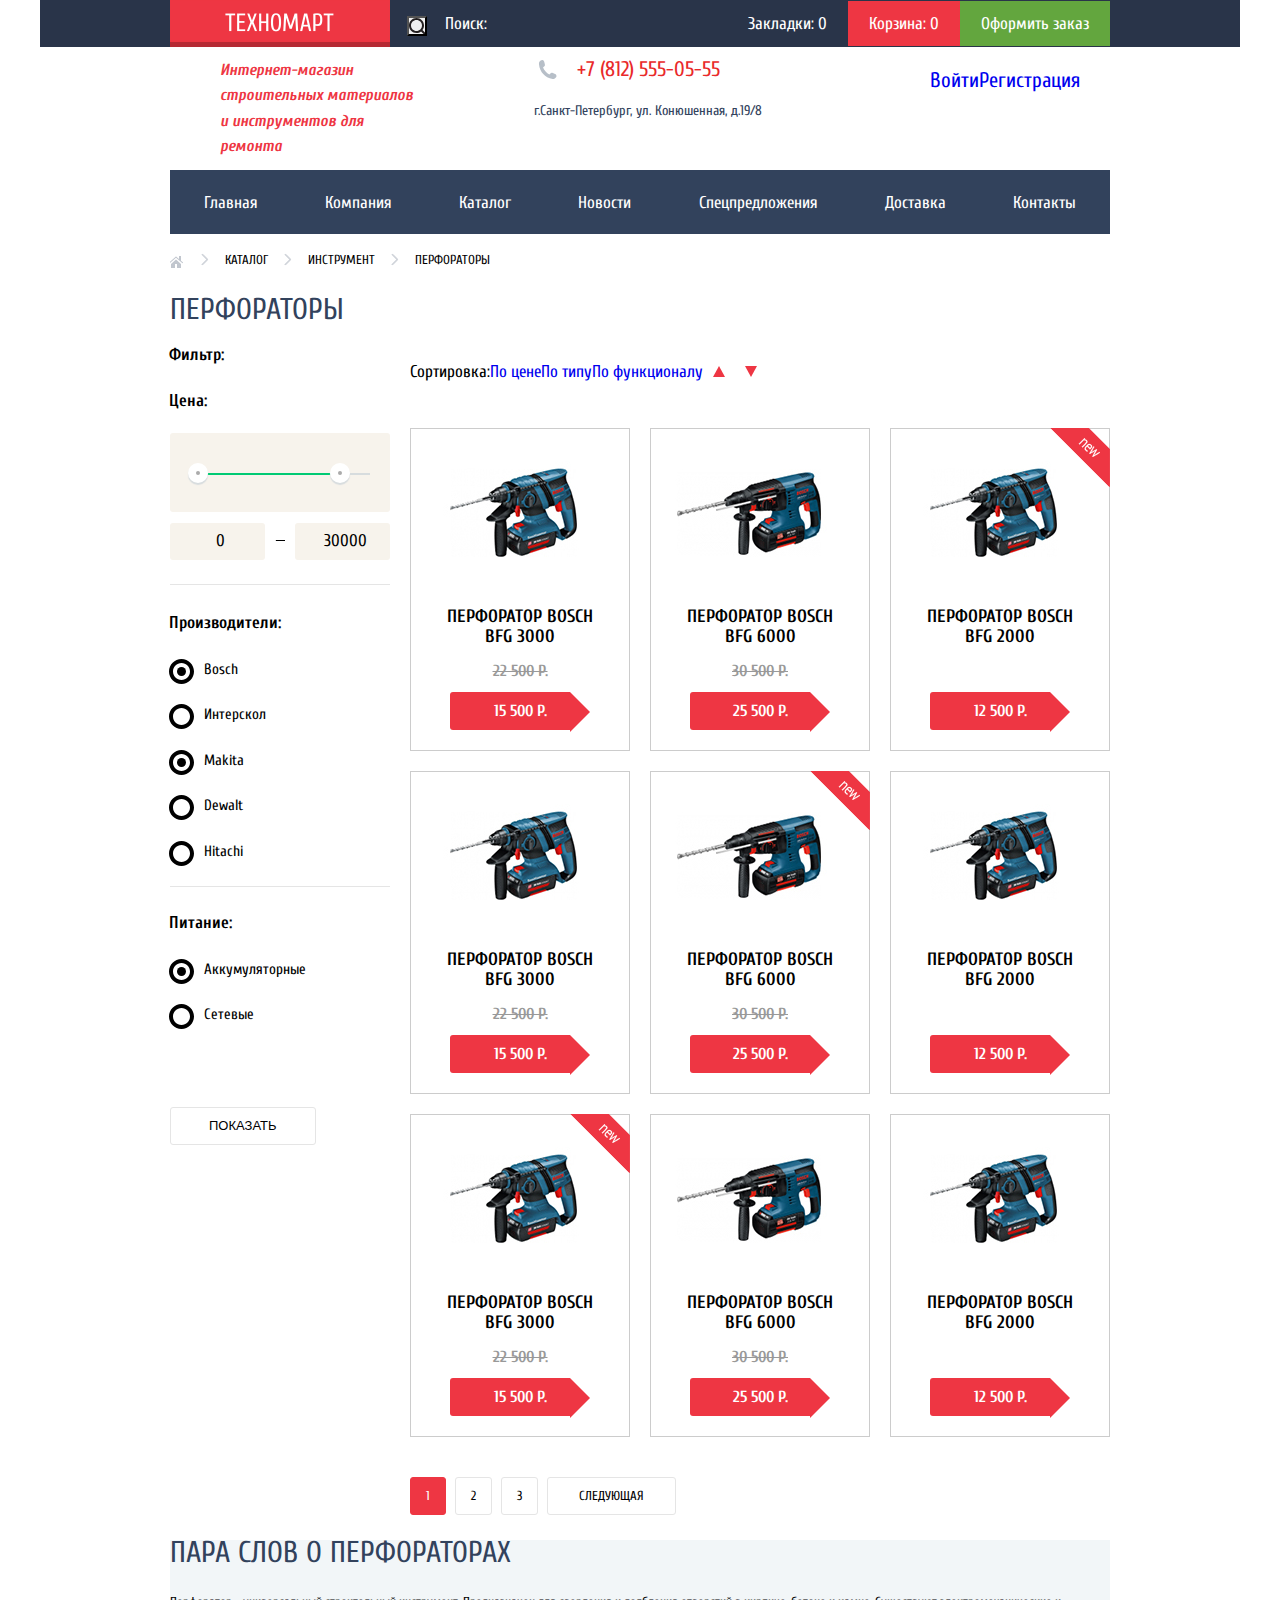
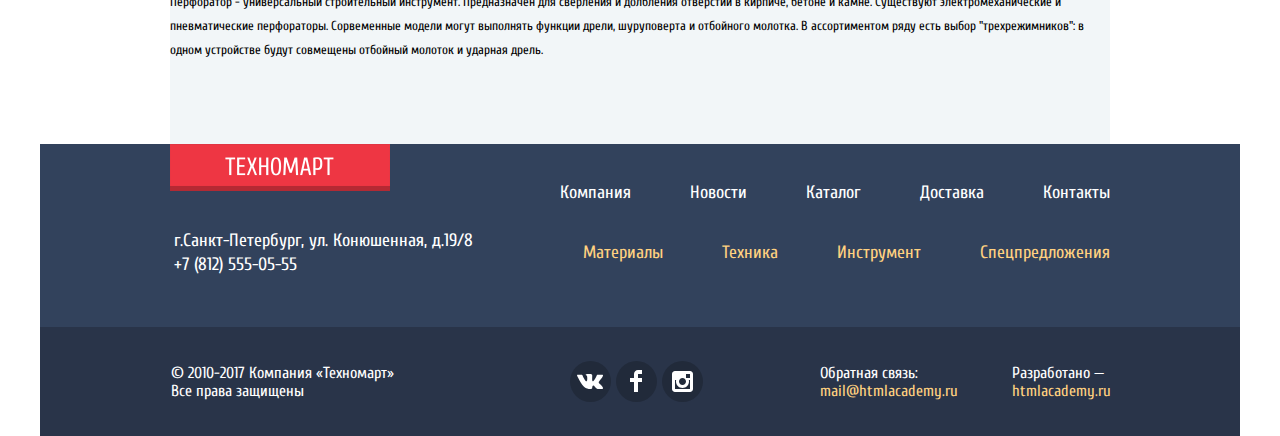
==== catalog.html @ dd0c2e56 "Модальные окна" ====
<!DOCTYPE html>
<html lang="ru">
<head>
  <meta charset="utf-8">
  <title>HTML Academy: Техномарт</title>
  <link href="https://fonts.googleapis.com/css?family=Cuprum:400,400i,700,700&amp;PT+Sans&display=swap&subset=cyrillic" rel="stylesheet">
  <link rel="stylesheet" href="css/normalize.css">
  <link rel="stylesheet" href="css/style.css">
</head>
<body>
  <header>
    <!-- 1. Верхнее меню -->
    <div class="header-top-wrapper">
      <nav class="header-navigation-up container">
        <a  class="logo" href="index.html">
          <img src="img/logo.png" width="220" height="47" alt="Логотип сайта «Техномарт»">
        </a>
        <form class="header-search" action="#" method="get">
          <input class="search-field" type="text" name="header-search" placeholder="Поиск:">
          <button class="search-submit" type="submit"></button>
        </form>
        <a class="bookmarks" href="#">Закладки: 0</a>
        <a class="cart-catalog" href="#">Корзина: 0</a>
        <a class="booking" href="#">Оформить заказ</a>
      </nav>
    </div>
    <!-- 2. Строчка с формой входа -->
    <div class="header-content container">
      <h1 class="header-info-title">Интернет-магазин строительных материалов и инструментов для ремонта</h1>
      <div class="header-text">
        <span class="tel">+7 (812) 555-05-55</span>
        <p>г.Санкт-Петербург, ул. Конюшенная, д.19/8</p>
      </div>
      <ul class="header-user">
        <li class="user-sign-up"><a href="#">Войти</a></li>
        <li class="user-register"><a href="#">Регистрация</a></li>
      </ul>
    </div>
    <!-- 3. Основная навигация -->
    <nav class="header-navigation-down container">
      <a class="header-navigation-first" href="index.html">Главная</a>
      <a href="#">Компания</a>
      <a href="catalog.html">Каталог</a>
      <a href="#">Новости</a>
      <a href="#">Спецпредложения</a>
      <a href="#">Доставка</a>
      <a href="#">Контакты</a>
    </nav>
  </header>

  <main class="main-content container">
    <ul class="breadcrumbs">
      <li>
        <a class="homelink" href="index.html">
          <span class="visually-hidden">На главную</span>
        </a>
      </li>
      <li>
        <a class="breadlink" href="index.html">Каталог</a>
      </li>
      <li>
        <a class="breadlink" href="#">Инструмент</a>
      </li>
      <li>
        <a class="breadlink" href="#">Перфораторы</a>
      </li>
    </ul>
    <h1 class="title">Перфораторы</h1>
    <div class="columns-catalog">

      <section class="filters">
        <h3 class="visually-hidden">Фильтр:</h3>
        <form class="filter-form" action="#" method="get">
          <p class="filter-title">Фильтр:</p>
          <fieldset class="filter filter-range">
            <legend class="filter-title price-legend">Цена:</legend>
            <div class="price-controls">
              <div class="range-controls">
                <div class="scale"></div>
                <div class="range-toggle range-toggle-min"></div>
                <div class="range-toggle range-toggle-max"></div>
              </div>
            </div>
            <label class="price-catalog">
              <input class="range-input" type="number" name="price-min" value="0" size="5">
            </label>
            <label>
              <input class="range-input range-input-max" type="number" name="range-max" value="30000" size="5">
            </label>
          </fieldset>
          <fieldset class="filter filter-manufacturers">
            <legend class="filter-title">Производители:</legend>
            <ul class="filter-list">
              <li class="filter-option filter-option-checkbox">
                <input class="visually-hidden" type="checkbox" name="filter-bosch" id="bosch" checked>
                <label for="bosch">Bosch</label>
              </li>
              <li class="filter-option filter-option-checkbox">
                <input class="visually-hidden" type="checkbox" name="filter-interskol" id="interskol">
                <label for="interskol">Интерскол</label>
              </li>
              <li class="filter-option filter-option-checkbox">
                <input class="visually-hidden" type="checkbox" name="filter-makita" id="makita" checked>
                <label for="makita">Makita</label>
              </li>
              <li class="filter-option filter-option-checkbox">
                <input class="visually-hidden" type="checkbox" name="filter-dewalt" id="dewalt">
                <label for="dewalt">Dewalt</label>
              </li>
              <li class="filter-option filter-option-checkbox">
                <input class="visually-hidden" type="checkbox" name="filter-hitachi" id="hitachi">
                <label for="hitachi">Hitachi</label>
              </li>
            </ul>
          </fieldset>
          <fieldset class="filter filter-power">
            <legend class="filter-title">Питание:</legend>
            <ul class="filter-list">
              <li class="filter-option">
                <input class="visually-hidden" type="radio" name="power-battery" id="accumulator" checked>
                <label for="accumulator">Аккумуляторные</label>
              </li>
              <li class="filter-option">
                <input class="visually-hidden" type="radio" name="power-mains-supply" id="net">
                <label for="net">Сетевые</label>
              </li>
            </ul>
          </fieldset>
          <button class="button filter-button" type="submit">Показать</button>
        </form>
      </section>

      <section class="catalog">
        <div class="sorting">
          <p>Сортировка:</p>
          <ul class="sorting-list">
            <li>
              <a href="#">По цене</a>
            </li>
            <li>
              <a href="#">По типу</a>
            </li>
            <li>
              <a href="#">По функционалу</a>
            </li>
            <li>
              <a class="arrow arrow-up" href="#" aria-label=
              "Значок сортировки «вверх»"></a>
            </li>
            <li>
              <a class="arrow arrow-down" href="#" aria-label=
              "Значок сортировки «вниз»"></a>
            </li>
          </ul>
        </div>

        <h3 class="visually-hidden">Список перфораторов</h3>

        <ul class="catalog-items">

          <li class="catalog-item">
            <div class="actions">
              <a href="#" class="buy">Купить</a>
              <a href="#" class="bookmark">В закладки</a>
            </div>
            <div class="image">
              <img src="img/bfg-3000.jpg" width="218" height="170" alt="Перфоратор BOSCH BFG 3000">
            </div>
            <div class="title">Перфоратор BOSCH BFG 3000</div>
            <div class="discount">22 500 Р.</div>
            <div class="price">15 500 Р.</div>
          </li>

          <li class="catalog-item">
            <div class="actions">
              <a href="#" class="buy">Купить</a>
              <a href="#" class="bookmark">В закладки</a>
            </div>
            <div class="image">
              <img src="img/bfg-6000.jpg" width="218" height="170" alt="Перфоратор BOSCH BFG 6000">
            </div>
            <div class="title">Перфоратор BOSCH BFG 6000</div>
            <div class="discount">30 500 Р.</div>
            <div class="price">25 500 Р.</div>
          </li>

          <li class="catalog-item">
            <div class="flag flag-new">новинка</div>
            <div class="actions">
              <a href="#" class="buy">Купить</a>
              <a href="#" class="bookmark">В закладки</a>
            </div>
            <div class="image">
              <img src="img/bfg-2000.jpg" width="218" height="170" alt="Перфоратор BOSCH BFG 2000">
            </div>
            <div class="title">Перфоратор BOSCH BFG 2000</div>
            <div class="discount"></div>
            <div class="price">12 500 Р.</div>
          </li>

          <li class="catalog-item">
            <div class="actions">
              <a href="#" class="buy">Купить</a>
              <a href="#" class="bookmark">В закладки</a>
            </div>
            <div class="image">
              <img src="img/bfg-3000.jpg" width="218" height="170" alt="Перфоратор BOSCH BFG 3000">
            </div>
            <div class="title">Перфоратор BOSCH BFG 3000</div>
            <div class="discount">22 500 Р.</div>
            <div class="price">15 500 Р.</div>
          </li>

          <li class="catalog-item">
            <div class="flag flag-new">новинка</div>
            <div class="actions">
              <a href="#" class="buy">Купить</a>
              <a href="#" class="bookmark">В закладки</a>
            </div>
            <div class="image">
              <img src="img/bfg-6000.jpg" width="218" height="170" alt="Перфоратор BOSCH BFG 6000">
            </div>
            <div class="title">Перфоратор BOSCH BFG 6000</div>
            <div class="discount">30 500 Р.</div>
            <div class="price">25 500 Р.</div>
          </li>

          <li class="catalog-item">
            <div class="actions">
              <a href="#" class="buy">Купить</a>
              <a href="#" class="bookmark">В закладки</a>
            </div>
            <div class="image">
              <img src="img/bfg-2000.jpg" width="218" height="170" alt="Перфоратор BOSCH BFG 2000">
            </div>
            <div class="title">Перфоратор BOSCH BFG 2000</div>
            <div class="discount"></div>
            <div class="price">12 500 Р.</div>
          </li>

          <li class="catalog-item">
            <div class="flag flag-new">новинка</div>
            <div class="actions">
              <a href="#" class="buy">Купить</a>
              <a href="#" class="bookmark">В закладки</a>
            </div>
            <div class="image">
              <img src="img/bfg-3000.jpg" width="218" height="170" alt="Перфоратор BOSCH BFG 3000">
            </div>
            <div class="title">Перфоратор BOSCH BFG 3000</div>
            <div class="discount">22 500 Р.</div>
            <div class="price">15 500 Р.</div>
          </li>

          <li class="catalog-item">
            <div class="actions">
              <a href="#" class="buy">Купить</a>
              <a href="#" class="bookmark">В закладки</a>
            </div>
            <div class="image">
              <img src="img/bfg-6000.jpg" width="218" height="170" alt="Перфоратор BOSCH BFG 6000">
            </div>
            <div class="title">Перфоратор BOSCH BFG 6000</div>
            <div class="discount">30 500 Р.</div>
            <div class="price">25 500 Р.</div>
          </li>

          <li class="catalog-item">
            <div class="actions">
              <a href="#" class="buy">Купить</a>
              <a href="#" class="bookmark">В закладки</a>
            </div>
            <div class="image">
              <img src="img/bfg-2000.jpg" width="218" height="170" alt="Перфоратор BOSCH BFG 2000">
            </div>
            <div class="title">Перфоратор BOSCH BFG 2000</div>
            <div class="discount"></div>
            <div class="price">12 500 Р.</div>
          </li>
        </ul>

        <ul class="pagination-list">
          <li><a class="active-page" href="#">1</a></li>
          <li><a href="#">2</a></li>
          <li><a href="#">3</a></li>
          <li><a class="paginator-next-page" href="#">Следующая</a></li>
        </ul>
      </section>

    </div>


    <section class="about-product">
      <div class="container">
        <h2 class="title">Пара слов о перфораторах</h2>
        <p class="page-text">Перфоратор - универсальный строительный инструмент. Предназначен для сверления и долбления отверстий в кирпиче, бетоне и камне. Существуют электромеханические и пневматические перфораторы. Сорвеменные модели могут выполнять функции дрели, шуруповерта и отбойного молотка. В ассортиментом ряду есть выбор "трехрежимников": в одном устройстве будут совмещены отбойный молоток и ударная дрель.</p>
      </div>
    </section>
  </main>

  <!-- 9. Меню подвала -->
  <footer>
    <div class="footer-top-wrapper">
      <section class="footer-menu">
        <h2 class="visually-hidden">Контакты и меню сайта</h2>
        <div class="footer-container container">
          <div class="footer-contacts">
            <a  class="footer-logo" href="index.html">
              <img src="img/logo.png" width="220" height="47" alt="Логотип сайта «Техномарт»">
            </a>
            <p>
              г.Санкт-Петербург, ул. Конюшенная, д.19/8<br>
              +7 (812) 555-05-55
            </p>
          </div>
          <nav class="footer-menu-container">
            <ul class="footer-list footer-menu-list">
              <li>
                <a href="#">Компания</a>
              </li>
              <li>
                <a href="#">Новости</a>
              </li>
              <li>
                <a href="catalog.html">Каталог</a>
              </li>
              <li>
                <a href="#">Доставка</a>
              </li>
              <li>
                <a href="#">Контакты</a>
              </li>
            </ul>

            <ul class="footer-list footer-products-list">
              <li>
                <a href="#">Материалы</a>
              </li>
              <li>
                <a href="#">Техника</a>
              </li>
              <li>
                <a href="#">Инструмент</a>
              </li>
              <li>
                <a href="#">Спецпредложения</a>
              </li>
            </ul>
          </nav>
        </div>
      </section>
      <!-- 10. Конец подвала -->
      <section class="footer-social">
        <h2 class="visually-hidden">Мы в социальных сетях</h2>
        <div class="social-wrapper container">
          <p class="social-copyright social-text">© 2010-2017 Компания «Техномарт»
            Все права защищены
          </p>
          <ul class="social-link-list">
            <li>
              <a class="social-link social-vk" href="#">
                <span class="visually-hidden">Vkontakte</span>
              </a>
            </li>
            <li>
              <a class="social-link social-fb" href="#">
                <span class="visually-hidden">Facebook</span>
              </a>
            </li>
            <li>
              <a class="social-link social-insta" href="#">
                <span class="visually-hidden">Instagram</span>
              </a>
            </li>
          </ul>
          <div class="social-feedback feedback-first-col">
            <p class="social-text">Обратная связь:<br>
              <a class="social-text social-feedback-link" href="mailto:mail@htmlacademy.ru" aria-label="ссылка на email htmlacademy.ru">mail@htmlacademy.ru</a></p>
            </div>
            <div class="social-feedback">
              <p class="social-text">Разработано —<br>
                <a class="social-text social-feedback-link" href="https://htmlacademy.ru/intensive/htmlcss" aria-label="ссылка на сайт htmlacademy.ru">htmlacademy.ru</a></p>
              </div>
            </div>
          </section>
        </div>
      </footer>

      <!-- pop-up -->
      <section class="modal-order">
        <div class="modal-fieldset">
          <button class="modal-close close-btn" type="button">
            <span class="visually-hidden">Закрыть форму форму заказа</span>
          </button>
          <h2>Товар добавлен в корзину!</h2>
        </div>
        <div class="modal-button-container order-btn-container">
          <input class="button-link order-btn" type="submit" value="Оформить заказ">
          <button class="order-btn continue-btn close-btn" type="button">Продолжить покупки</button>
        </div>
      </section>

      <!-- Здесь будет javascript -->
    </body>
    </html>
---- css/style.css ----
body {
  margin: 0;

  font-family: Cuprum, "PT Sans", sans-serif;
  font-size: 17px;
  line-height: 1.5em;
  font-weight: 400;
  color: #000000;

  background-color: #ffffff;
}

.visually-hidden {
  position: absolute;
  width: 1px;
  height: 1px;
  margin: -1px;
  border: 0;
  padding: 0;
  clip: rect(0 0 0 0);
  overflow: hidden;
}

.header-user-list,
.features-item,
.product-list,
.brands-list,
.footer-navigation,
.footer-social,
.header-user,
.about-list,
.breadcrumbs,
.sorting-list,
.perforators-list,
.pagination-list,
.catalog-items,
.filter-list {
  list-style: none;
  padding-left: 0;
}

a {
  text-decoration: none;
}

h2 {
  text-transform: uppercase;
}

.button {
  font: inherit;

  text-align: center;
  color: #ffffff;
  vertical-align: middle;
  text-transform: uppercase;

  background-color: #ee3643;
  border: none;
}

.button:hover,
.button:focus,
.button:active {
  background-color: #cc3333;
}

.title {
  vertical-align: middle;
  font-size: 30px;
  font-weight: 400;
  color: #32425c;
  text-transform: uppercase;
}

.page-text {
  font-size: 13px;
  line-height: 24px;
  font-family: Cuprum, "PT Sans", sans-serif;
}

.container {
  width: 940px;
  margin: 0 auto;
}


/* Разметка header */

  .header {

    margin: 0 auto;
    padding: 0;
    padding-bottom: 60px;

    background-color: #f3f7f9;
  }


  .header-navigation-up a:hover,
  .header-navigation-up a:focus,
  .header-navigation-down a:hover,
  .header-navigation-down a:focus {
    background-color: #212a3a;
  }

/* Верхняя часть header */
  .header-top-wrapper,
  .footer-top-wrapper {
    width: 1200px;
    margin: 0 auto;
    padding: 0;

    background-color: #293449;
  }
  .logo {
    padding-right: 21px;
    width: 199px;
    height: 47px;
    box-shadow: inset 0px -5px 0 0 rgba(0, 0, 0, 0.24);
    background-color: #ee3643;
  }

  .header-navigation-up {
    display: flex;
    justify-content: space-between;

    font-size: 17px;
    align-items: center;
    color: #ffffff;

    background-color: #293449;
  }

  .header-search {
    flex-grow: 1;
    position: relative;
  }


  .search-field {
    font-size: 17px;
    color: #ffffff;
    padding-left: 55px;

    background-color: #293449;
    border: none;
  }

  .search-field::-webkit-input-placeholder {
    color: #ffffff;
    background: #293449;
  }

  .search-field:-moz-placeholder {
    color: #ffffff;
    background: #293449;
  }

  .search-field:-ms-input-placeholder {
    color: #ffffff;
    background: #293449;
  }

  .search-field:focus ~ .search-submit {
  /* 12:36*/

  }

  .search-submit {
    position: absolute;
    left: 17px;
    top: 5px;
    width: 20px;
    height: 20px;

    background-image: url("../img/icon-search.svg");
    background-repeat: no-repeat;
  }

  .bookmarks {
    padding-right: 21px;
  }

  .cart {
    padding-right: 21px;
  }

  .cart-catalog {
    padding: 10px 21px;

    background-color: #ee3643;
  }

  .booking {
    padding: 10px 21px;

    background-color: #63a63e;
  }

  .header-top-wrapper .booking:hover {
    background-color: #5fbb2d;
  }

  .header-top-wrapper .booking:active {
    background-color: #518534;
  }

/* Центральная часть header */

  .header-content {
    display: flex;
    justify-content: space-between;

  }

  .header-info-title {
    margin-left: 50px;
    width: 196px;

    font-style: italic;
    font-size: 16px;
    color: #ee3643;
  }

  .header-text {
    margin: 0;
    margin-right: 50px;
    padding: 0;
  }

  .tel {
    display: inline-block;
    margin: 0;
    margin-bottom: 6px;
    padding: 9px 48px;

    font-size: 21px;
    line-height: 21px;
    align-items: center;

    background-image: url("../img/icon-phone.svg");
    background-repeat: no-repeat;
    background-position: 9px center;
    border: 3px solid #ffffff;
  }



  .header-content .tel {
    font-size: 21px;
    color: #e9292a;
  }

  .header-content p {
    margin: 0;
    padding: 0 7px;

    font-size: 14px;
    text-align: center;
    color: #32425c;
  }

  .header-user {
    display: flex;

    font-size: 21px;
    color: #000000;
  }

  .user-sign-up {
  }

  .user-register {
    margin-right: 30px;
  }

/* Нижняя часть header */

  .header-navigation-down {
    display: flex;
    justify-content: space-around;
    margin: 0 auto;

    font-size: 17px;
    color: #ffffff;

    background-color: #32425c;
  }

  .header-navigation-down a {
    padding: 20px 30px 18px 30px;
  }



  .header-navigation-up a,
  .header-navigation-down a {
    color: #ffffff;
  }

  .header-navigation-first {
  }

/* Разметка основного контента */



/* Плитка меню */


  .features-item {
    display: grid;
    grid-template-columns: auto auto auto;
    text-align: left;

  }

  .features-item-title {
    font-size: 24px;
  }

  .menu-item {
    width: 278px;
    height: 103px;
    margin-bottom: 20px;
    margin-right: 20px;
  }

  .menu-item h3 {

    margin: 0 0 14px;
    padding: 0;
    font-size: 24px;
    line-height: 30px;
    font-weight: 700;
    color: #fff;
  }

  .menu-item a {
    display: inline-block;
    width: 133px;
    padding: 10px 0 8px;
    font: inherit;
    font-size: 14px;
    line-height: 18px;
    text-align: center;
    vertical-align: center;
    text-transform: uppercase;
    font-weight: 400;
    color: #fff;
    background-color: rgba(0,0,0,.1);
    border-radius: 3px;
  }

  .materials {
    padding-top: 21px;
    padding-left: 22px;

    background-color: #ffbf47;
    background-image: url("../img/icon-1.svg");
    background-repeat: no-repeat;
    background-position: 213px 31px;
  }

  .tool {
    padding-top: 21px;
    padding-left: 22px;

    background-color: #3bbce3;
    background-image: url("../img/icon-2.svg");
    background-repeat: no-repeat;
    background-position: 213px 31px;
  }

  .technics {
    padding-top: 21px;
    padding-left: 22px;
    margin-right: 0;

    background-color: #dc91d8;
    background-image: url("../img/icon-3.svg");
    background-repeat: no-repeat;
    background-position: 213px 31px;
  }

  .features-item .discount {
    padding-top: 21px;
    padding-left: 22px;

    background-color: #8ed78f;
    background-image: url("../img/icon-4.svg");
    background-repeat: no-repeat;
    background-position: 213px 31px;
  }

  .delivery {
    padding-top: 21px;
    padding-left: 22px;

    background-color: #ffc047;
    background-image: url("../img/icon-5.svg");
    background-repeat: no-repeat;
    background-position: 213px 31px;
  }

/* Слайдер */

  .menu-slider {
    height: 266px;
    background-color: silver;
  }

  .slider {
    grid-column: 1/3;
    grid-row: 2/4;
    position: relative;

    margin-right: 20px;
    }

    .slider input[type="radio"] {
    position: absolute;
    top: 220px;
    left: 30px;
  }

  .slider .slider-btn-2 {
    left: 230px;
  }

  .slider-inner {
    width: 620px;

    overflow: hidden;
  }

  .slide {
    width: 620px;
    margin-bottom: 20px;
    min-height: 266px;
  }

  .slider-slides {
    display: flex;
    align-items: flex-end;
    width: 200%;
  }

  .slider-controls {
    position: absolute;
    top: 216px;
    left: 50%;
    z-index: 1;
    transform: translateX(-50%);
  }

  .slider-controls label {
    display: inline-block;
    width: 6px;
    height: 6px;
    margin: 0 4px;
    padding: 0;

    vertical-align: middle;
    background-color: #ffffff;
    border: 2px solid #ffffff;
    border-radius: 50%;
    cursor: pointer;
  }

  #btn-1:checked ~ .slider-controls label[for="btn-1"],
  #btn-2:checked ~ .slider-controls label[for="btn-2"] {
    background-color: #ee3643;
  }

  #btn-1:checked:focus ~ .slider-controls label[for="btn-1"],
  #btn-2:checked:focus ~ .slider-controls label[for="btn-2"] {
    outline: thin dotted;
    outline: 5px auto;
  }

  #btn-1:checked ~ .slider-inner .slider-slides {
    transform: translate(0);
  }

  #btn-2:checked ~ .slider-inner .slider-slides {
    transform: translateX(-620px);
  }

  .menu-slide-drill {
    background-image: url("../img/photo-1.jpg");
    background-repeat: no-repeat;
  }

  .menu-slide-perforator {
    background-image: url("../img/photo-2.jpg");
    background-repeat: no-repeat;
  }

  .menu-slider-header {
    margin-bottom: 100px;
    padding-top: 23px;
    padding-left: 24px;
    padding-right: 20px;
    padding-bottom: 20px;

    background-color: rgba(0, 0, 0, 0.25);
  }

  .menu-slider-header h2 {
    margin: 0;
    margin-bottom: 2px;
    padding: 0;

    font-size: 36px;
    line-height: 36px;
    font-weight: 700;
    text-transform: uppercase;
    color: #ffffff;
  }

  .menu-slider-header p {
    margin: 0;
    padding: 0;

    font-size: 18px;
    line-height: 24px;
    font-weight: 400;
    color: #ffffff;
  }

  .menu-slider-header .slide-perforator {
    font-family: Cuprum, "PT Sans", sans-serif;
  }

  .direction-buttons {
    position: absolute;
    top: 120px;
    left: 0;
    z-index: 1;

    display: flex;
    justify-content: space-between;
    width: 564px;
    margin: 0;
    margin-bottom: 58px;
    padding: 0 26px;
    padding-left: 30px;
  }

  .direction-btn {
    width: 28px;
    height: 28px;
    margin: 0;
    padding: 0;

    background-color: transparent;
    border-width: 3px;
    border-style: solid;
    border-color: #ffffff;
    border-top: none;
    border-right: none;
    outline: none;
    cursor: pointer;
  }

  .direction-btn-right {
    width: 28px;
    height: 41px;

    background-image: url("../img/icon-left.svg");
    background-repeat: no-repeat;
    border-color: transparent;

    transform: rotate(180deg);
  }

  .direction-btn-left {
    width: 28px;
    height: 41px;

    background-image: url("../img/icon-left.svg");
    background-repeat: no-repeat;
    border-color: transparent;
  }

  .button-link {
    display: inline-block;
    margin-left: 25px;
    padding-top: 11px;
    padding-left: 50px;
    padding-right: 46px;
    padding-bottom: 9px;

    font: inherit;
    font-size: 14px;
    line-height: 18px;
    font-weight: 400;
    text-transform: uppercase;
    text-align: center;
    vertical-align: middle;
    color: #ffffff;

    background-color: #ee3643;
    border-radius: 3px;

    cursor: pointer;
  }

  .button-link:hover,
  .button-link:focus {
    background-color: #ca2c37;
  }

  .button-link:active {
    background-color: #ba2732;
  }

/* Популярные товары */
  .main-goods {
    margin-top: 53px;
    flex-direction: column;
  }

  .goods {
    display: flex;
    justify-content: space-between;
    align-items: center;

    width: 888px;
    margin-bottom: 20px;
    padding: 24px 24px 28px 28px;

    background-color: #f9f5f0;
  }

  .goods .title {
    margin: 0;
    margin-top: 4px;
    margin-right: auto;
    padding: 0;
  }
  .popular-link {
    width: 253px;
    height: 27px;
    padding: 0;
    padding-top: 11px;
  }

  .goods .button {
    font-size: 14px;
    color: #ffffff;
    background-color: #ee3643;
    border-radius: 3px;
    margin-left: 25px;
    line-height: 18px;
  }

  .goods .button:hover {
    background-color: #ca2c37;
  }

  .catalog-items {
    margin: 20px auto;
  }

  .catalog-item {
    position: relative;
    display: inline-block;
    width: 218px;
    margin-right: 20px;
    margin-bottom: 20px;

    line-height: 18px;
    font-weight: 700;
    text-align: center;

    border: 1px solid #ccc;
  }

  .catalog-item:nth-child(3n) {
    margin-right: 0;
  }

  .catalog-items {
    font-size: 0;
  }

  .catalog-items .special {
    margin-right: 20px;
  }

  .catalog-items .special-two {
    margin-right: 0;
  }

  .catalog-item {
    font-size: 16px;
  }

  .catalog-item .flag {
    position: absolute;
    top: -1px;
    right: -1px;

    width: 60px;
    height: 60px;

    text-indent: -1000px;
    overflow: hidden;
    z-index: 20;
  }

  .catalog-item .flag-new {
    background: url("../img/new.png") no-repeat 0 0;
  }

  .catalog-item .actions {
    position: absolute;
    top: 0;
    left: 0;

    width: 218px;
    height: 88px;
    padding: 40px 0;

    background-color: rgba(255,255,255,0.9);
    z-index: 10;
  }

  .catalog-item .actions .buy,
  .catalog-item .actions .bookmark {
    display: block;
    width: 129px;
    margin: 0 auto;
    margin-bottom: 7px;
    padding: 7px 0;

    background-color: #63a63e;
    border: 3px solid #63a63e;
    border-bottom-color: #367315;
    border-radius:3px;

    color: white;
    font-size: 14px;
    font-weight: normal;
    font-family: "Cuprum", sans-serif;
    line-height: 18px;
    text-decoration: none;
    text-transform: uppercase;
  }

  .catalog-item .actions .bookmark {
    color: #32425c;
    background: white;
    border-bottom-color: #63a63e;
  }

  .catalog-item .actions {
    display: none;
  }

  .catalog-item:hover .actions {
    display: block;
  }

  .catalog-item .actions {
    display: none;
  }

  .catalog-item .image {
    width: 218px;
    height: 168px;
  }

  .catalog-item .image img {
    max-width: 100%;
  }

  .catalog-item .title {
    min-height: 40px;
    padding: 0 25px;
    margin-top: 10px;
    margin-bottom: 15px;

    font-size: 18px;
    font-weight: bold;
    line-height: 20px;
    color: #000000;
    }

  .catalog-item .discount {
    min-height: 20px;
    margin-top: 15px;
    margin-bottom: 10px;

    color: #999;
    text-decoration: line-through;
  }

  .catalog-item .price {
    position: relative;
    width: 80px;
    margin: 10px auto;
    margin-bottom: 20px;
    padding: 10px 30px;

    color: white;
    background: #ee3643;
    border-radius: 3px;
  }

  .catalog-item .price:after {
    content: "";

    position: absolute;
    top: 0;
    right: -20px;

    width: 0;
    height: 0;

    border: 20px solid white;
    border-left-color: #ee3643;
  }


/* Service */

  .service {
    background-color: #f2f7f9;
  }
  .services-container {
    padding: 65px 0;
    padding-bottom: 25px;
    margin-bottom: 78px;
  }

  .services-header {
    margin-bottom: 70px;
  }

  .services-container h2 {
    margin: 0;
    margin-bottom: 25px;
    padding: 0;

    font-size: 30px;
    line-height: 30px;
    font-weight: 400;
    text-transform: uppercase;
    color: #000000;
  }

  .services-container p {
    margin: 0;
    padding: 0;

    font-size: 13px;
    line-height: 24px;
    font-family: Cuprum, "PT Sans", sans-serif;
    font-weight: 400px;
    color: #000000;
  }

  .service-slider {
    display: flex;
    margin: 0;
  }

  .service-slide-auto {
    background-image: url("../img/service-auto.png");
    background-position: 0 0;
    background-repeat: no-repeat;
  }

/* Популярные производители */

  .main-brand {
    margin-top: 53px;
    flex-direction: column;
  }

  .product-list {
    display: flex;
    flex-wrap: wrap;
    justify-content: space-between;
    margin: 0;
    padding: 0;
  }

  .popular-item {
    width: 220px;
  }


/* О компании */

  .about {
    display: flex;
    margin-bottom: 87px;

  }

  .about-info {
    display: flex;
    flex-direction: column;
  }

/* Сортировка товаров CATALOG */

  .arrow {
    display: inline-block;
    margin: 0 10px;
    font-size: 0;
  }

  .arrow::before {
    border: 11px solid #ee3643;
    border-right-width: 6px;
    border-right-color: transparent;
    border-left-width: 6px;
    border-left-color: transparent;
    content: "";
    display: inline-block;
  }

  .arrow-up::before {
    border-top-width: 0;
  }

  .arrow-down::before {
    border-bottom-width: 0;
  }

  .breadcrumbs {
    display: flex;

  }

  .homelink {
    position: relative;
    margin-right: 55px;
  }

  .homelink::before {
    position: absolute;
    top: 0;
    left: 0;
    width: 15px;
    height: 15px;

    background-image: url("../img/icon-home.svg");
    background-repeat: no-repeat;
    background-position: -2px 2px;

    content: "";
  }

  .breadlink {
    position: relative;

    display: block;
    margin: 0;
    padding: 0;
    margin-right: 40px;

    font-size: 13px;
    line-height: 18px;
    font-family: Cuprum, "PT Sans", sans-serif;
    font-weight: 400;
    text-transform: uppercase;
    color: #000000;
    }

  .breadlink::before {
    position: absolute;
    top: 4.5px;
    left: -27px;

    width: 7px;
    height: 7px;

    background-color: transparent;
    border: 2px solid #d0d4da;
    border-left: none;
    border-bottom: none;
    border-radius: 2px;

    transform: rotate(45deg);

    content: "";
  }

  /* Разделы колонки c картой */

  .columns-catalog {
    display: flex;
    justify-content: space-between;
  }



  .catalog {
    width: 700px;
  }

  .sorting {
    display: flex;
  }

  .sorting-list {
    display: flex;
    justify-content: space-between;
  }

  .perforators-list {
    display: flex;
    flex-wrap: wrap;
  }

  .perforators-list li {
    margin-right: 20px;
  }

  .perforators-list li:nth-child(3n) {
    margin-right: 0;
  }

  .pagination-list {
    display: flex;
  }

  /* Фильтр CATALOG */


  .about-product {
    padding-bottom: 69px;

    background-color: #f2f6f8;
  }

/* Пагинация */

  .pagination-list {
    display: flex;
    margin: 0;
    padding: 0;
  }

  .pagination-list a {
    display: block;
    margin-right: 9px;
    padding: 9px 15px;

    font-size: 13px;
    line-height: 18px;
    font-weight: 400;
    text-align: center;
    text-transform: uppercase;
    color: #000000;

    background-color: transparent;
    border: 1px solid #e5e5e5;
    border-radius: 3px;
  }

  .pagination-list .paginator-next-page {
    padding: 9px 31px;
  }

  .pagination-list .active-page {
    color: #ffffff;

    background-color: #ee3643;
    border-color: #ee3643;
  }

  .pagination-list a:hover,
  .pagination-list a:focus {
    color: #000000;

    background-color:  transparent;
    border-color: #bdc6ca;
  }

  .pagination-list a:active {
    color: #000000;

    background-color:  transparent;
    border-color: #ee3643;
  }

/* Фильтр CATALOG */

  .filters {

  }

  .filter-form {
    margin-right: 20px;
  }

  .filter {
    margin: 0;
    padding: 0;

    border: none;
  }

  .filter-range {
    width: 220px;
  }

  .filter-title {
    margin: 0;
    margin-left: -1px;
    margin-bottom: 20px;
    padding: 0;

    font-weight: 700;
  }

  .price-legend {

  }

  .price-controls {
    position: relative;

    width: 220px;
    height: 79px;
    margin-bottom: 11px;

    background-color: #f7f3ec;
    border-radius: 3px;
  }

  .range-controls {

  }

  .scale {
    position: absolute;
    top: 50%;
    left: 50%;

    width: 180px;
    height: 2px;
    background-color: #d7dcde;
    transform: translate(-50%);
  }

  .scale::after {
  position: absolute;
  content: "";
  top: 0;
  left: 0;

  width: 150px;
  height: 2px;

  background-color: #00ca74;
}

  .range-toggle {
    position: absolute;
    top: 30px;

    width: 20px;
    height: 20px;

    background-color: #ffffff;
    border-radius: 50%;
    box-shadow: 0 2px 1px 0 #d7dcde;

    cursor: pointer;
  }

  .range-toggle-min {
    left: 18px;
  }

  .range-toggle-max {
    left: 160px;
  }

  .range-toggle::after {
    position: absolute;
    top: 8px;
    left: 8px;

    width: 4px;
    height: 4px;

    background-color: #ababab;
    border-radius: 50%;

    content: "";
  }

  .price-catalog /*!!!*/{
    position: relative;
  }

  .price-catalog::before {
    position: absolute;
    top: 9px;
    left: 106px;

    width: 9px;
    height: 1px;

    background-color: #000000;
    box-shadow: -1px 0 0 0 #d8d8d8;

    content: "";
  }

  .range-input {
    width: 65px;
    margin: 0;
    margin-right: 26px;
    padding: 9px 25px;
    padding-right: 5px;
    padding-bottom: 10px;

    font: inherit;
    font-size: 17px;
    line-height: 18px;
    text-align: center;

    background-color: #f7f3ec;
    border: none;
    border-radius: 3px;
  }

  .range-input-max {
    position: relative;

    margin-right: 0;
    margin-bottom: 50px;
  }

  .price-catalog::after {
    position: absolute;

    bottom: -35px;
    left: 0;

    width: 220px;
    height: 1px;

    background-color: #e5e5e5;

    content: "";
  }

  .filter-manufacturers {
    position: relative;

    margin-bottom: 27px;
  }

  .filter-manufacturers::after {
    position: absolute;
    bottom: -4px;
    left: 0;

    width: 220px;
    height: 1px;

    background-color: #e5e5e5;

    content: "";
  }

  .filter-list {
    margin: 0;
    padding: 0;
  }

  .filter-option {
    margin: 0;
    margin-bottom: 20px;
    padding: 0;
  }

  .filter-option label {
    position: relative;

    margin-left: 34px;

    font-size: 15px;
    line-height: 20px;
    font-weight: 400;
    color: #000000;

    cursor: pointer;
  }

  .filter-option label::before {
    position: absolute;
    top: -2px;
    left: -35px;

    width: 25px;
    height: 25px;

    background-image: url("../img/radio-off.svg");
    background-repeat: no-repeat;
    background-size: auto;

    content: "";
  }

  .filter-option:hover label::before {
    background-image: url("../img/radio-off-hover.svg");
  }

  .filter-option input:checked + label::before {
    background-image: url("../img/radio-on.svg");
  }

  .filter-option input:checked:hover + label::before {
    background-image: url("../img/radio-on-hover.svg");
  }

  .filter-option input:disabled + label::before,
  .filter-option input:disabled + label::before {
    opacity: 0.1;
  }

  .filter-option input:checked:focus + label::before,
  .filter-option-checkbox input:focus + label::before {
    outline: thin dotted;
    outline: 5px auto;
  }


  .filter-option-checkbox {

  }

  .filter-power {
    margin-bottom: 60px;
  }

  .filter-button {
    padding: 9px 38px;
  }

  .button {
    margin: 0;
    padding: 9px 38px;

    font-size: 13px;
    line-height: 18px;
    font-family: "PT Sans", Arial, sans-serif;
    text-transform: uppercase;
    color: #000000;

    background-color: transparent;
    border: 1px solid #e5e5e5;
    border-radius: 3px;

    cursor: pointer;
  }

  .button:hover {
    border-color: #bdc6ca;
  }

  .button:active {
    border-color: #ee3643;
  }
/* модальное окно CATALOG*/

  .modal-order {
    position: fixed;
    top: 25%;
    left: 50%;
    z-index: 5;

    display: none;
    width: 620px;
    min-height: 275px;
    padding: 0;

    background-color: #ffffff;
    border-top: 7px solid #ff5358;
    box-shadow: 0 10px 20px 5px rgba(0, 0, 0, 0.5);
    transform: translateX(-50%);
  }

  .modal-order .modal-fieldset {
    margin-top: 65px;
    margin-bottom: 70px;
  }

  .modal-order h2 {
    position: relative;

    margin: 0;
    margin-left: 100px;

    font-size: 30px;
    line-height: 30px;
    font-family: Cuprum, "PT Sans", sans-serif;
    font-weight: 400;
    text-transform: none;
    color: #000000;
  }

  .modal-order h2::before {
    position: absolute;
    top: -16px;
    left: -100px;

    width: 66px;
    height: 66px;

    background-color: #63a63e;
    border-radius: 50%;

    content: "";
  }

  .modal-order h2::after {
    position: absolute;
    top: 4px;
    left: -83px;

    width: 28px;
    height: 14px;

    border: 7px solid #ffffff;
    border-top: none;
    border-right: none;
    transform: rotate(-45deg);
    content: "";
  }

  .order-btn {
    display: block;
    width: 220px;
    height: 37px;
    margin: 0 auto;
    margin-top: 37px;
    padding: 10px 0;

    font-size: 14px;
    line-height: 18px;
    font-family: Cuprum, "PT Sans", sans-serif;
    font-weight: 400;
    text-transform: uppercase;
    color: #ffffff;

    background-color: #ee3643;
    border: none;
    border-radius: 3px;
  }

  .continue-btn {
    color: #000000;

    background-color: #ffffff;
  }

  .continue-btn:hover,
  .continue-btn:focus {
    color: #ee3643;

    background-color: #ffffff;
  }

  .order-btn-container .continue-btn:active {
    color: #c5c5c5;

    background-color: #ffffff;
  }

  .order-btn-container {
    display: flex;
    margin: 0;
    padding: 0 70px;
  }

/* Модальные окна */

  .modal {
    position: fixed;
    color: #000000;

    background-color: #ffffff;
    background-position: 0 0;
    box-shadow: 0 10px 20px 5px rgba(0,0,0, 0.5);
    border-top: 7px solid #ff5358;
  }

  .modal-feedbeck {
    box-sizing: border-box;
    top: 270px;
    left: 50%;

    display: none;

    width: 620px;
    margin-left: -300px;
    padding: 50px 80px;

  }

  .modal-row-wrapper {
    display: flex;
    justify-content: space-between;
  }

  .feedbeck-form label {
    font-size: 18px;
    line-height: 18px;
    font-family: "Cuprum", PT-Sans, sans-serif;
    font-weight: 400;
  }

  .feedbeck-form p {
    margin: 0;
    margin-bottom: 10px;
  }

  .modal-row-wrapper p {
    width: 48%;
  }

  .feedbeck-form input[type="text"],
  .feedbeck-form input[type="email"],
  .feedbeck-form textarea {
    box-sizing: border-box;
    width: 100%;
    padding: 8px 15px;

    font: inherit;
    color: #000000;
    text-transform: inherit;

    background-color: #ffffff;
    border: 2px solid #dee3e4;
  }

  .modal-close {
    position: absolute;
    top: 5px;
    right: 15px;

    width: 30px;
    height: 30px;

    background-color: #ffffff;
    border: 0;

    cursor: pointer;
  }

  .modal-close::before,
  .modal-close::after {
    content: "";

    position: absolute;
    top: 6px;
    right: 18;

    width: 25px;
    height: 4px;

    background-color: #ff3333;
  }

  .modal-close::before {
    transform: rotate(45deg);
  }

  .modal-close::after {
    transform: rotate(-45deg);
  }

  .modal-feedbeck .button {
    width: 100%;

    color: #fff;
    background-color: #ee3643;
  }

  .modal-feedbeck .button:hover,
  .modal-feedbeck .button:focus {
    background-color: #ca2c37;
  }

  .modal-map {
    box-shadow: none;
    display: none;
    top: 50%;
    left: 50%;


    width: 940px;
    height: 476px;
    margin-top: -280px;
    margin-left: -470px;
    border-top: none;
  }

  .modal-map p {
    margin: 0;
    padding: 0;
  }

/* Подвал сайта */
  .footer-menu {
    padding-bottom: 50px;

    background-color: #32425c;
  }

  .footer-container {
    display: flex;
  }

  .footer-contacts {
    width: 380px;

    font-size: 18px;
    line-height: 24px;
    color: #ffffff;
  }

  .footer-contacts p {
    margin: 0;
    padding: 0;
    padding-left: 4px;
  }

  .footer-logo {
    display: block;

    width: 220px;
    margin: 0;
    margin-right: 172px;
    margin-bottom: 32px;
    padding: 0;

    font-size: 30px;
    line-height: 30px;
    font-weight: 400;
    text-align: center;
    text-transform: uppercase;
    color: #ffffff;
  }

  .footer-logo:hover,
  .footer-logo:focus {
    background-color: #ca2c37;
  }

  .footer-logo:active {
    background-color: #ba2732;
  }

  .footer-menu-container {
    width: 560px;
    padding-top: 36px;
  }

  .footer-list {
    display: -webkit-box;
    display: -ms-flexbox;
    display: flex;
    justify-content: flex-end;
    width: 560px;
    margin: 0;
    padding: 0;

    list-style: none;
  }

  .footer-menu-list {
    margin-bottom: 35px;
  }

  .footer-list li {
    margin-left: 59px;
  }

  .footer-list a {
    font-size: 18px;
    line-height: 24px;
    font-weight: 400;
    color: #ffffff;
  }

  .footer-products-list a {
    color: #ffd180;
  }

  .footer-list a:hover,
  .footer-list a:focus {
    text-decoration: underline;
  }

  .footer-list a:active {
    text-decoration: none;

    opacity: 0.5;
  }

  /* Соц. сети */

  .footer-social {
    background-color: #293449;
  }

  .social-wrapper {
    display: flex;
    padding-top: 30px;
    padding-bottom: 30px;
    padding-left: 2px;
  }

  .social-text {
    margin: 0;
    margin-top: 7px;
    padding: 0;

    font-size: 16px;
    line-height: 18px;
    color: #ffffff;
  }

  .social-copyright {
    margin-right: 160px;
  }

  .social-link-list {
    display: flex;
    margin: 0;
    margin-right: 115px;
    padding: 0;

    list-style: none;
  }

  .social-link {
    display: block;
    width: 41px;
    height: 41px;
    margin: 4px 2.5px;

    background-color: #212a3a;
    background-image: url("../img/vk-icon.svg");
    background-repeat: no-repeat;
    background-position: center;
    border-radius: 50%;
  }

  .social-fb {
    background-image: url("../img/fb-icon.svg");
  }

  .social-insta {
    background-image: url("../img/insta-icon.svg");
  }

  .social-link:hover,
  .social-link:focus {
    background-color: #ee3643;
  }

  .social-feedback-link {
    margin: 0;

    color: #ffd180;
  }

  .social-feedback-link:hover,
  .social-feedback-link:focus {
    text-decoration: underline;
  }

  .social-feedback-link:active {
    text-decoration: none;
    color: #ee3643;
  }

  .feedback-first-col {
    margin-right: 54px;
  }
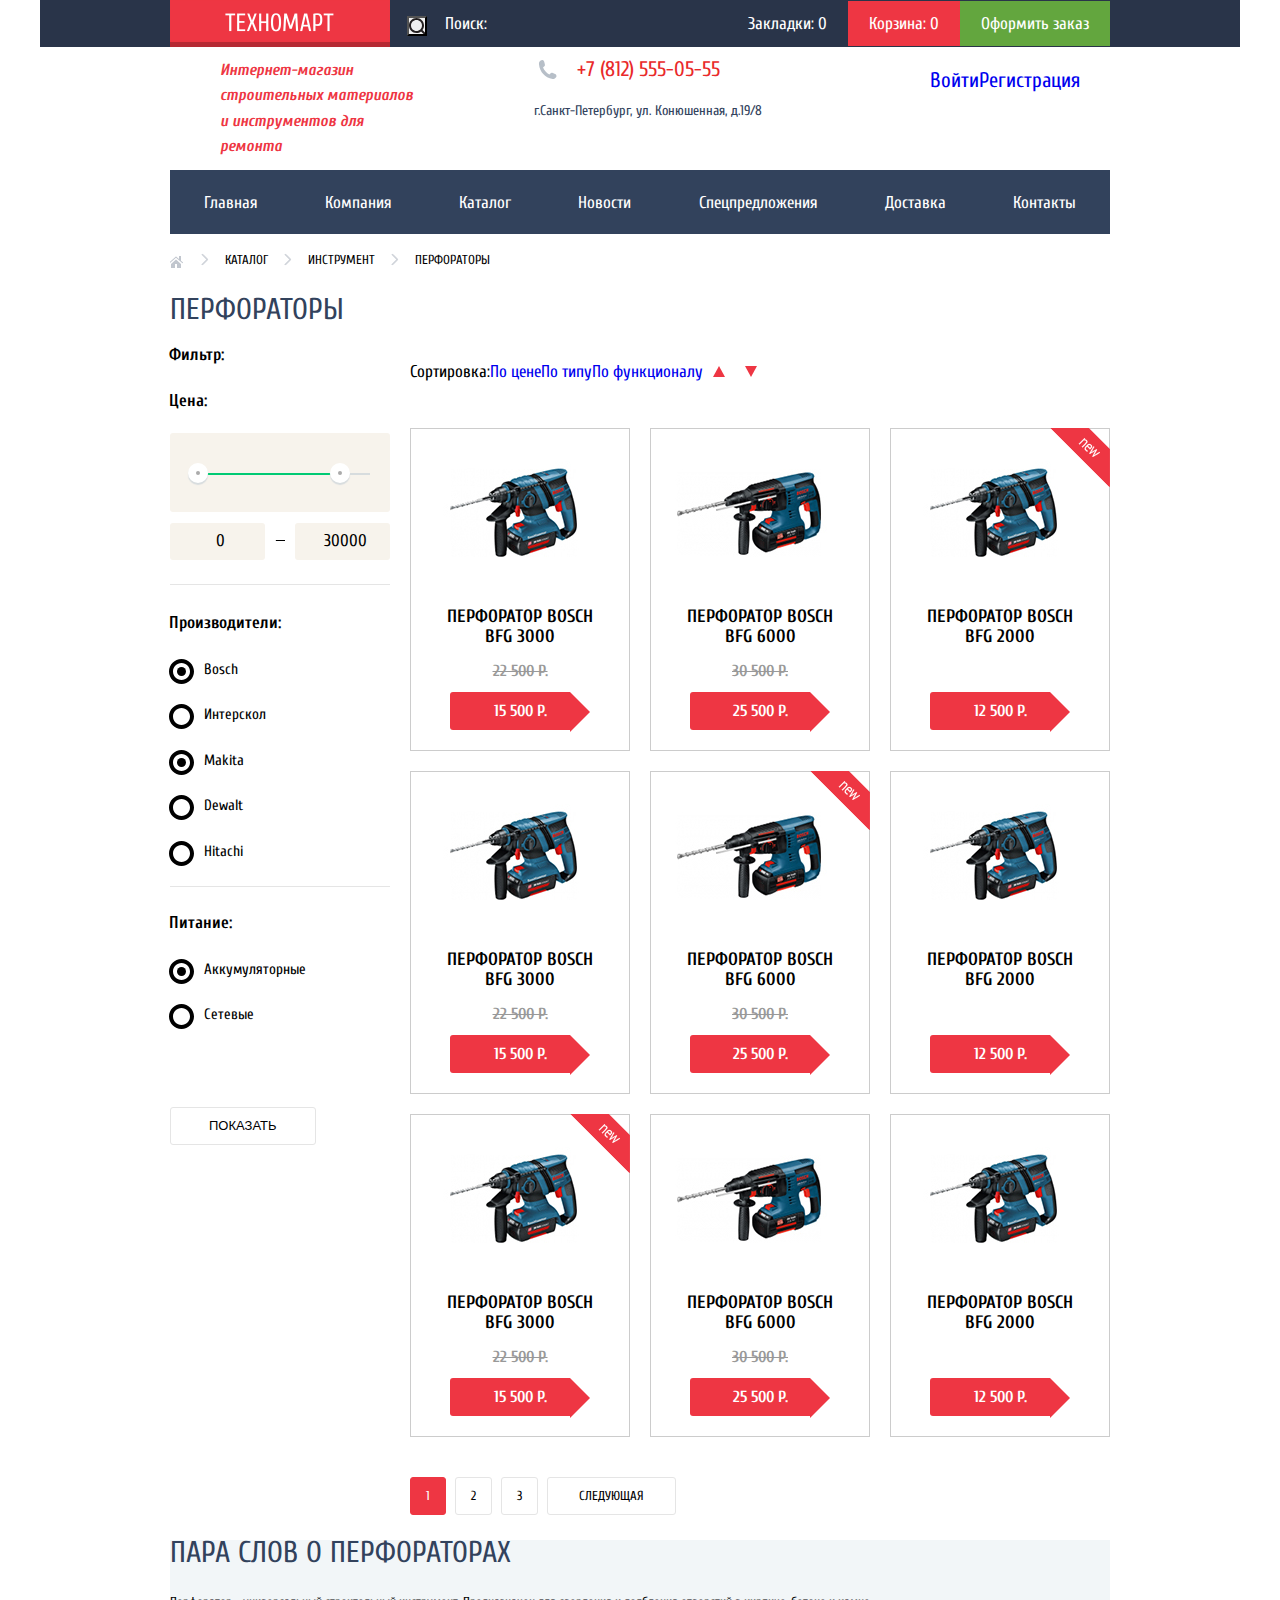
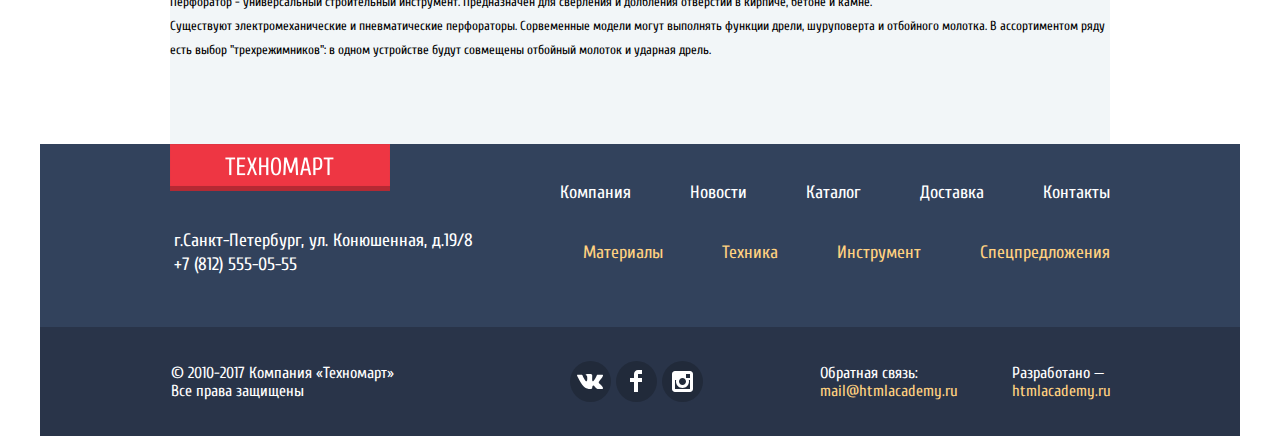
==== commit 0a957b8f: "JS начало начал" ====
--- a/catalog.html
+++ b/catalog.html
@@ -293,7 +293,8 @@
     <section class="about-product">
       <div class="container">
         <h2 class="title">Пара слов о перфораторах</h2>
-        <p class="page-text">Перфоратор - универсальный строительный инструмент. Предназначен для сверления и долбления отверстий в кирпиче, бетоне и камне. Существуют электромеханические и пневматические перфораторы. Сорвеменные модели могут выполнять функции дрели, шуруповерта и отбойного молотка. В ассортиментом ряду есть выбор "трехрежимников": в одном устройстве будут совмещены отбойный молоток и ударная дрель.</p>
+        <p class="page-text">Перфоратор - универсальный строительный инструмент. Предназначен для сверления и долбления отверстий в кирпиче, бетоне и камне.<br>
+         Существуют электромеханические и пневматические перфораторы. Сорвеменные модели могут выполнять функции дрели, шуруповерта и отбойного молотка. В ассортиментом ряду есть выбор "трехрежимников": в одном устройстве будут совмещены отбойный молоток и ударная дрель.</p>
       </div>
     </section>
   </main>
--- a/css/style.css
+++ b/css/style.css
@@ -1162,7 +1162,7 @@
   height: 2px;
 
   background-color: #00ca74;
-}
+  }
 
   .range-toggle {
     position: absolute;
@@ -1376,6 +1376,9 @@
     border-color: #ee3643;
   }
 /* модальное окно CATALOG*/
+  .modal-show {
+    display: block;
+  }
 
   .modal-order {
     position: fixed;
@@ -1499,7 +1502,7 @@
     border-top: 7px solid #ff5358;
   }
 
-  .modal-feedbeck {
+  .modal-feedback {
     box-sizing: border-box;
     top: 270px;
     left: 50%;
@@ -1517,14 +1520,14 @@
     justify-content: space-between;
   }
 
-  .feedbeck-form label {
+  .feedback-form label {
     font-size: 18px;
     line-height: 18px;
     font-family: "Cuprum", PT-Sans, sans-serif;
     font-weight: 400;
   }
 
-  .feedbeck-form p {
+  .feedback-form p {
     margin: 0;
     margin-bottom: 10px;
   }
@@ -1533,9 +1536,9 @@
     width: 48%;
   }
 
-  .feedbeck-form input[type="text"],
-  .feedbeck-form input[type="email"],
-  .feedbeck-form textarea {
+  .feedback-form input[type="text"],
+  .feedback-form input[type="email"],
+  .feedback-form textarea {
     box-sizing: border-box;
     width: 100%;
     padding: 8px 15px;
@@ -1584,15 +1587,15 @@
     transform: rotate(-45deg);
   }
 
-  .modal-feedbeck .button {
+  .modal-feedback .button {
     width: 100%;
 
     color: #fff;
     background-color: #ee3643;
   }
 
-  .modal-feedbeck .button:hover,
-  .modal-feedbeck .button:focus {
+  .modal-feedback .button:hover,
+  .modal-feedback .button:focus {
     background-color: #ca2c37;
   }
 
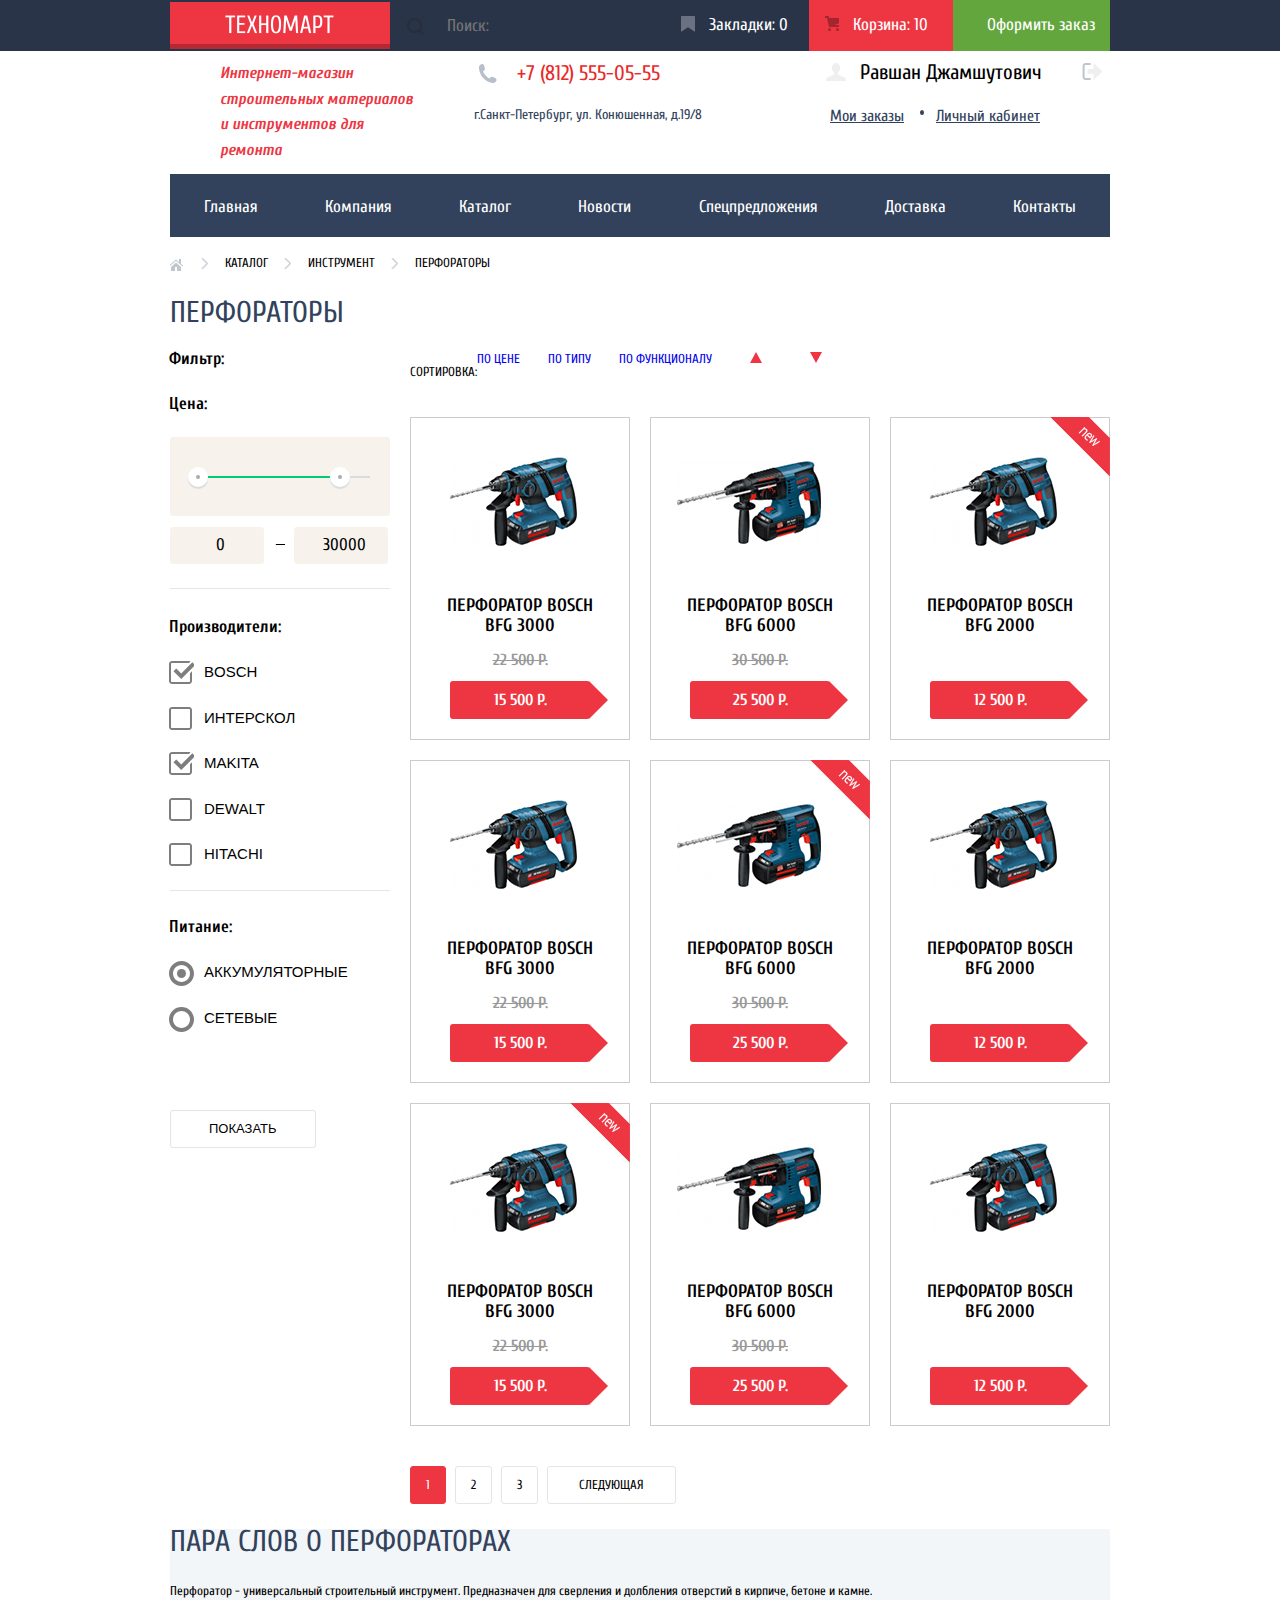
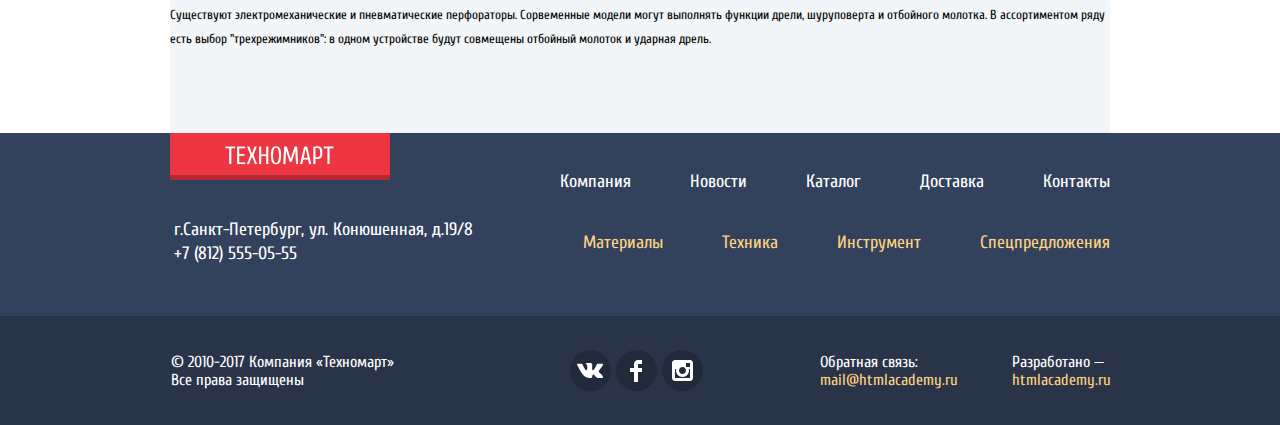
==== commit e36c7b33: "Слайдер" ====
--- a/catalog.html
+++ b/catalog.html
@@ -20,7 +20,7 @@
           <button class="search-submit" type="submit"></button>
         </form>
         <a class="bookmarks" href="#">Закладки: 0</a>
-        <a class="cart-catalog" href="#">Корзина: 0</a>
+        <a class="cart-catalog" href="#">Корзина: 10</a>
         <a class="booking" href="#">Оформить заказ</a>
       </nav>
     </div>
@@ -31,10 +31,34 @@
         <span class="tel">+7 (812) 555-05-55</span>
         <p>г.Санкт-Петербург, ул. Конюшенная, д.19/8</p>
       </div>
-      <ul class="header-user">
-        <li class="user-sign-up"><a href="#">Войти</a></li>
-        <li class="user-register"><a href="#">Регистрация</a></li>
-      </ul>
+
+      <div class="header-login">
+          <ul class="header-login-list">
+            <!--
+            <li>
+              <a class="header-login-link header-hide" href="#">Войти</a>
+            </li>
+            <li>
+              <a class="header-hide" href="#">Регистрация</a>
+            </li>
+          -->
+            <li class="">
+              <a class="header-login-username" href="#">Равшан Джамшутович</a>
+              <a class="header-login-logout" href="#">
+                <span class="visually-hidden">Выйти из профиля</span>
+              </a>
+            </li>
+          </ul>
+          <ul class="header-order-list">
+            <li>
+              <a href="#">Мои заказы</a>
+            </li>
+            <li>
+              <a href="#">Личный кабинет</a>
+            </li>
+          </ul>
+        </div>
+
     </div>
     <!-- 3. Основная навигация -->
     <nav class="header-navigation-down container">
@@ -135,13 +159,13 @@
           <p>Сортировка:</p>
           <ul class="sorting-list">
             <li>
-              <a href="#">По цене</a>
-            </li>
-            <li>
-              <a href="#">По типу</a>
-            </li>
-            <li>
-              <a href="#">По функционалу</a>
+              <a class="sort-list" href="#">По цене</a>
+            </li>
+            <li>
+              <a class="sort-list" href="#">По типу</a>
+            </li>
+            <li>
+              <a class="sort-list" href="#">По функционалу</a>
             </li>
             <li>
               <a class="arrow arrow-up" href="#" aria-label=
--- a/css/style.css
+++ b/css/style.css
@@ -34,7 +34,11 @@
 .perforators-list,
 .pagination-list,
 .catalog-items,
-.filter-list {
+.filter-list,
+.service-list-title,
+.service-list-content,
+.header-login-list,
+.header-order-list {
   list-style: none;
   padding-left: 0;
 }
@@ -87,220 +91,393 @@
 
 /* Разметка header */
 
-  .header {
-
-    margin: 0 auto;
-    padding: 0;
-    padding-bottom: 60px;
-
-    background-color: #f3f7f9;
-  }
-
-
-  .header-navigation-up a:hover,
-  .header-navigation-up a:focus,
-  .header-navigation-down a:hover,
-  .header-navigation-down a:focus {
-    background-color: #212a3a;
-  }
+.header {
+
+  margin: 0 auto;
+  padding: 0;
+  padding-bottom: 60px;
+
+  background-color: #f3f7f9;
+}
+
+
+.header-navigation-up a:hover,
+.header-navigation-up a:focus,
+.header-navigation-down a:hover,
+.header-navigation-down a:focus {
+  background-color: #212a3a;
+}
 
 /* Верхняя часть header */
-  .header-top-wrapper,
-  .footer-top-wrapper {
-    width: 1200px;
-    margin: 0 auto;
-    padding: 0;
-
-    background-color: #293449;
-  }
-  .logo {
-    padding-right: 21px;
-    width: 199px;
-    height: 47px;
-    box-shadow: inset 0px -5px 0 0 rgba(0, 0, 0, 0.24);
-    background-color: #ee3643;
-  }
-
-  .header-navigation-up {
-    display: flex;
-    justify-content: space-between;
-
-    font-size: 17px;
-    align-items: center;
-    color: #ffffff;
-
-    background-color: #293449;
-  }
-
-  .header-search {
-    flex-grow: 1;
-    position: relative;
-  }
-
-
-  .search-field {
-    font-size: 17px;
-    color: #ffffff;
-    padding-left: 55px;
-
-    background-color: #293449;
-    border: none;
-  }
-
-  .search-field::-webkit-input-placeholder {
-    color: #ffffff;
-    background: #293449;
-  }
-
-  .search-field:-moz-placeholder {
-    color: #ffffff;
-    background: #293449;
-  }
-
-  .search-field:-ms-input-placeholder {
-    color: #ffffff;
-    background: #293449;
-  }
-
-  .search-field:focus ~ .search-submit {
+.header-top-wrapper,
+.footer-top-wrapper {
+  margin: 0;
+  padding: 0;
+
+  background-color: #293449;
+}
+
+.logo {
+  padding-right: 21px;
+  width: 199px;
+  height: 47px;
+  box-shadow: inset 0px -5px 0 0 rgba(0, 0, 0, 0.24);
+  background-color: #ee3643;
+}
+
+.header-navigation-up {
+  display: flex;
+  justify-content: space-between;
+
+  font-size: 17px;
+  align-items: center;
+  color: #ffffff;
+
+  background-color: #293449;
+}
+
+.header-search {
+  flex-grow: 1;
+  position: relative;
+  border: 0;
+  padding-left: 2px;
+}
+
+.header-search:hover button {
+  /*transform: scale(1.1);*/
+  opacity: 1;
+}
+
+
+.search-field {
+  font-size: 17px;
+  color: #ffffff;
+  padding-left: 55px;
+
+  background-color: #293449;
+  border: none;
+}
+
+.search-field::-webkit-input-placeholder,
+.search-field:-moz-placeholder,
+.search-field:-ms-input-placeholder {
+  color: #ffffff;
+}
+
+.search-field:focus ~ .search-submit {
   /* 12:36*/
 
-  }
-
-  .search-submit {
-    position: absolute;
-    left: 17px;
-    top: 5px;
-    width: 20px;
-    height: 20px;
-
-    background-image: url("../img/icon-search.svg");
-    background-repeat: no-repeat;
-  }
-
-  .bookmarks {
-    padding-right: 21px;
-  }
-
-  .cart {
-    padding-right: 21px;
-  }
-
-  .cart-catalog {
-    padding: 10px 21px;
-
-    background-color: #ee3643;
-  }
-
-  .booking {
-    padding: 10px 21px;
-
-    background-color: #63a63e;
-  }
-
-  .header-top-wrapper .booking:hover {
-    background-color: #5fbb2d;
-  }
-
-  .header-top-wrapper .booking:active {
-    background-color: #518534;
-  }
+}
+
+.search-field:focus {
+  color: #000;
+  background-color: #fff;
+}
+
+
+
+.search-submit {
+  position: absolute;
+  left: 17px;
+  top: 5px;
+  width: 20px;
+  height: 20px;
+
+  background-color: transparent;
+  border: none;
+  background-image: url("../img/icon-search.svg");
+  background-repeat: no-repeat;
+
+  opacity: 0.3;
+  transition: 0.3s ease-in-out;
+}
+
+.search-field:focus + .search-submit {
+  background-image: url("../img/icon-search-active.svg");
+  opacity: 1;
+}
+
+.bookmarks {
+  position: relative;
+  padding-right: 21px;
+  padding-top: 12px;
+  padding-bottom: 13px;
+  padding-left: 44px;
+}
+
+.bookmarks::before {
+  position: absolute;
+  top: 16px;
+  left: 16px;
+  z-index: 1;
+  width: 14px;
+  height: 16px;
+  background-image: url("../img/icon-bookmark.svg");
+  background-repeat: no-repeat;
+  opacity: 0.3;
+  content: "";
+}
+
+.bookmarks:hover::before {
+  opacity: 1;
+}
+
+.cart {
+  padding-right: 21px;
+}
+
+.cart-catalog {
+  position: relative;
+  display: inline-block;
+  margin: 0;
+  padding-top: 12px;
+  padding-bottom: 13px;
+  padding-left: 44px;
+  text-align: left;
+  vertical-align: middle;
+  min-width: 100px;
+
+  background-color: #ee3643;
+}
+
+.cart-catalog::before {
+  position: absolute;
+  top: 16px;
+  left: 16px;
+  z-index: 1;
+  width: 14px;
+  height: 16px;
+  background-image: url("../img/cart-icon.svg");
+  background-repeat: no-repeat;
+  opacity: 0.3;
+  content: "";
+}
+
+.header-navigation-up .cart-catalog:hover {
+  background-color: #ca2c37;
+}
+
+.booking {
+  margin: 0;
+  padding-top: 12px;
+  padding-bottom: 13px;
+  padding-left: 34px;
+  padding-right: 15px;
+  vertical-align: middle;
+  min-width: 100px;
+
+  background-color: #63a63e;
+}
+
+.header-top-wrapper .booking:hover {
+  background-color: #5fbb2d;
+}
+
+.header-top-wrapper .booking:active {
+  background-color: #518534;
+}
 
 /* Центральная часть header */
 
-  .header-content {
-    display: flex;
-    justify-content: space-between;
-
-  }
-
-  .header-info-title {
-    margin-left: 50px;
-    width: 196px;
-
-    font-style: italic;
-    font-size: 16px;
-    color: #ee3643;
-  }
-
-  .header-text {
-    margin: 0;
-    margin-right: 50px;
-    padding: 0;
-  }
-
-  .tel {
-    display: inline-block;
-    margin: 0;
-    margin-bottom: 6px;
-    padding: 9px 48px;
-
-    font-size: 21px;
-    line-height: 21px;
-    align-items: center;
-
-    background-image: url("../img/icon-phone.svg");
-    background-repeat: no-repeat;
-    background-position: 9px center;
-    border: 3px solid #ffffff;
-  }
-
-
-
-  .header-content .tel {
-    font-size: 21px;
-    color: #e9292a;
-  }
-
-  .header-content p {
-    margin: 0;
-    padding: 0 7px;
-
-    font-size: 14px;
-    text-align: center;
-    color: #32425c;
-  }
-
-  .header-user {
-    display: flex;
-
-    font-size: 21px;
-    color: #000000;
-  }
-
-  .user-sign-up {
-  }
-
-  .user-register {
-    margin-right: 30px;
-  }
+.header-content {
+  display: flex;
+  justify-content: space-between;
+
+}
+
+.header-info-title {
+  margin-left: 50px;
+  width: 196px;
+
+  font-style: italic;
+  font-size: 16px;
+  color: #ee3643;
+}
+
+.header-text {
+  margin: 0;
+  margin-right: 50px;
+  padding: 0;
+}
+
+.tel {
+  display: inline-block;
+  margin: 0;
+  margin-bottom: 6px;
+  padding: 9px 48px;
+
+  font-size: 21px;
+  line-height: 21px;
+  align-items: center;
+
+  background-image: url("../img/icon-phone.svg");
+  background-repeat: no-repeat;
+  background-position: 9px center;
+  border: 3px solid #ffffff;
+}
+
+
+
+.header-content .tel {
+  font-size: 21px;
+  color: #e9292a;
+}
+
+.header-content p {
+  margin: 0;
+  padding: 0 7px;
+
+  font-size: 14px;
+  text-align: center;
+  color: #32425c;
+}
+
+.header-login-list {
+  position: relative;
+  display: flex;
+
+  margin: 0;
+  padding: 0;
+
+  list-style: none;
+}
+
+.header-login-list a {
+  display: inline-block;
+  padding: 11px 25px;
+
+  font-size: 21px;
+  line-height: 21px;
+  font-weight: 400;
+  vertical-align: middle;
+  color: #000000;
+
+  background-color: #ffffff;
+}
+
+.header-login-list a:active {
+  color: #c5c5c5;
+}
+
+.header-login-list .header-login-username {
+  position: relative;
+
+  width: 215px;
+  padding-left: 50px;
+  padding-right: 35px;
+}
+
+.header-login-list .header-login-logout {
+  position: absolute;
+  top: 12px;
+  left: 272px;
+
+  width: 21px;
+  height: 17px;
+  padding: 0;
+
+  background-color: transparent;
+}
+
+.header-login-username::before,
+.header-login-logout::before {
+  position: absolute;
+  top: 12px;
+  left: 16px;
+
+  width: 20px;
+  height: 18px;
+
+  background-image: url("../img/icon-user.svg");
+  background-repeat: no-repeat;
+  background-position: center;
+
+  opacity: 0.3;
+  content: "";
+}
+
+.header-login-logout::before {
+  top: 0;
+  left: 0;
+
+  background-image: url("../img/icon-logout.svg");
+}
+
+.header-login-username:hover::before,
+.header-login-logout:hover::before {
+  opacity: 1;
+}
+
+.header-login-username:active:before,
+.header-login-logout:active::before {
+  opacity: 0.3;
+}
+
+.header-order-list {
+  position: relative;
+
+  display: flex;
+  margin: 0;
+  padding: 9px 20px;
+  padding-bottom: 0;
+
+  list-style: none;
+}
+
+.header-order-list::after {
+  position: absolute;
+  top: 16px;
+  left: 110px;
+
+  width: 4px;
+  height: 5px;
+
+  background-color: #32425c;
+  border-radius: 50%;
+
+  content: "";
+}
+
+.header-order-list a {
+  margin: 0;
+  margin-right: 32px;
+
+  font-size: 16px;
+  line-height: 18px;
+  color: #32425c;
+  text-decoration: underline;
+}
+
+.header-order-list a:hover {
+  color: #ee3643;
+}
 
 /* Нижняя часть header */
 
-  .header-navigation-down {
-    display: flex;
-    justify-content: space-around;
-    margin: 0 auto;
-
-    font-size: 17px;
-    color: #ffffff;
-
-    background-color: #32425c;
-  }
-
-  .header-navigation-down a {
-    padding: 20px 30px 18px 30px;
-  }
-
-
-
-  .header-navigation-up a,
-  .header-navigation-down a {
-    color: #ffffff;
-  }
-
-  .header-navigation-first {
-  }
+.header-navigation-down {
+  display: flex;
+  justify-content: space-around;
+  margin: 0 auto;
+
+  font-size: 17px;
+  color: #ffffff;
+
+  background-color: #32425c;
+}
+
+.header-navigation-down a {
+  padding: 20px 30px 18px 30px;
+}
+
+
+
+.header-navigation-up a,
+.header-navigation-down a {
+  color: #ffffff;
+}
+
+.header-navigation-first {
+}
 
 /* Разметка основного контента */
 
@@ -309,850 +486,974 @@
 /* Плитка меню */
 
 
-  .features-item {
-    display: grid;
-    grid-template-columns: auto auto auto;
-    text-align: left;
-
-  }
-
-  .features-item-title {
-    font-size: 24px;
-  }
-
-  .menu-item {
-    width: 278px;
-    height: 103px;
-    margin-bottom: 20px;
-    margin-right: 20px;
-  }
-
-  .menu-item h3 {
-
-    margin: 0 0 14px;
-    padding: 0;
-    font-size: 24px;
-    line-height: 30px;
-    font-weight: 700;
-    color: #fff;
-  }
-
-  .menu-item a {
-    display: inline-block;
-    width: 133px;
-    padding: 10px 0 8px;
-    font: inherit;
-    font-size: 14px;
-    line-height: 18px;
-    text-align: center;
-    vertical-align: center;
-    text-transform: uppercase;
-    font-weight: 400;
-    color: #fff;
-    background-color: rgba(0,0,0,.1);
-    border-radius: 3px;
-  }
-
-  .materials {
-    padding-top: 21px;
-    padding-left: 22px;
-
-    background-color: #ffbf47;
-    background-image: url("../img/icon-1.svg");
-    background-repeat: no-repeat;
-    background-position: 213px 31px;
-  }
-
-  .tool {
-    padding-top: 21px;
-    padding-left: 22px;
-
-    background-color: #3bbce3;
-    background-image: url("../img/icon-2.svg");
-    background-repeat: no-repeat;
-    background-position: 213px 31px;
-  }
-
-  .technics {
-    padding-top: 21px;
-    padding-left: 22px;
-    margin-right: 0;
-
-    background-color: #dc91d8;
-    background-image: url("../img/icon-3.svg");
-    background-repeat: no-repeat;
-    background-position: 213px 31px;
-  }
-
-  .features-item .discount {
-    padding-top: 21px;
-    padding-left: 22px;
-
-    background-color: #8ed78f;
-    background-image: url("../img/icon-4.svg");
-    background-repeat: no-repeat;
-    background-position: 213px 31px;
-  }
-
-  .delivery {
-    padding-top: 21px;
-    padding-left: 22px;
-
-    background-color: #ffc047;
-    background-image: url("../img/icon-5.svg");
-    background-repeat: no-repeat;
-    background-position: 213px 31px;
-  }
+.features-item {
+  display: grid;
+  grid-template-columns: auto auto auto;
+  text-align: left;
+
+}
+
+.features-item-title {
+  font-size: 24px;
+}
+
+.menu-item {
+  width: 278px;
+  height: 103px;
+  margin-bottom: 20px;
+  margin-right: 20px;
+}
+
+.menu-item h3 {
+
+  margin: 0 0 14px;
+  padding: 0;
+  font-size: 24px;
+  line-height: 30px;
+  font-weight: 700;
+  color: #fff;
+}
+
+.menu-item a {
+  display: inline-block;
+  width: 133px;
+  padding: 10px 0 8px;
+  font: inherit;
+  font-size: 14px;
+  line-height: 18px;
+  text-align: center;
+  vertical-align: center;
+  text-transform: uppercase;
+  font-weight: 400;
+  color: #fff;
+  background-color: rgba(0,0,0,.1);
+  border-radius: 3px;
+}
+
+.materials {
+  padding-top: 21px;
+  padding-left: 22px;
+
+  background-color: #ffbf47;
+  background-image: url("../img/icon-1.svg");
+  background-repeat: no-repeat;
+  background-position: 213px 31px;
+}
+
+.tool {
+  padding-top: 21px;
+  padding-left: 22px;
+
+  background-color: #3bbce3;
+  background-image: url("../img/icon-2.svg");
+  background-repeat: no-repeat;
+  background-position: 213px 31px;
+}
+
+.technics {
+  padding-top: 21px;
+  padding-left: 22px;
+  margin-right: 0;
+
+  background-color: #dc91d8;
+  background-image: url("../img/icon-3.svg");
+  background-repeat: no-repeat;
+  background-position: 213px 31px;
+}
+
+.features-item .discount {
+  padding-top: 21px;
+  padding-left: 22px;
+
+  background-color: #8ed78f;
+  background-image: url("../img/icon-4.svg");
+  background-repeat: no-repeat;
+  background-position: 213px 31px;
+}
+
+.delivery {
+  padding-top: 21px;
+  padding-left: 22px;
+
+  background-color: #ffc047;
+  background-image: url("../img/icon-5.svg");
+  background-repeat: no-repeat;
+  background-position: 213px 31px;
+}
 
 /* Слайдер */
 
-  .menu-slider {
-    height: 266px;
-    background-color: silver;
-  }
-
-  .slider {
-    grid-column: 1/3;
-    grid-row: 2/4;
-    position: relative;
-
-    margin-right: 20px;
-    }
-
-    .slider input[type="radio"] {
-    position: absolute;
-    top: 220px;
-    left: 30px;
-  }
-
-  .slider .slider-btn-2 {
-    left: 230px;
-  }
-
-  .slider-inner {
-    width: 620px;
-
-    overflow: hidden;
-  }
-
-  .slide {
-    width: 620px;
-    margin-bottom: 20px;
-    min-height: 266px;
-  }
-
-  .slider-slides {
-    display: flex;
-    align-items: flex-end;
-    width: 200%;
-  }
-
-  .slider-controls {
-    position: absolute;
-    top: 216px;
-    left: 50%;
-    z-index: 1;
-    transform: translateX(-50%);
-  }
-
-  .slider-controls label {
-    display: inline-block;
-    width: 6px;
-    height: 6px;
-    margin: 0 4px;
-    padding: 0;
-
-    vertical-align: middle;
-    background-color: #ffffff;
-    border: 2px solid #ffffff;
-    border-radius: 50%;
-    cursor: pointer;
-  }
-
-  #btn-1:checked ~ .slider-controls label[for="btn-1"],
-  #btn-2:checked ~ .slider-controls label[for="btn-2"] {
-    background-color: #ee3643;
-  }
-
-  #btn-1:checked:focus ~ .slider-controls label[for="btn-1"],
-  #btn-2:checked:focus ~ .slider-controls label[for="btn-2"] {
-    outline: thin dotted;
-    outline: 5px auto;
-  }
-
-  #btn-1:checked ~ .slider-inner .slider-slides {
-    transform: translate(0);
-  }
-
-  #btn-2:checked ~ .slider-inner .slider-slides {
-    transform: translateX(-620px);
-  }
-
-  .menu-slide-drill {
-    background-image: url("../img/photo-1.jpg");
-    background-repeat: no-repeat;
-  }
-
-  .menu-slide-perforator {
-    background-image: url("../img/photo-2.jpg");
-    background-repeat: no-repeat;
-  }
-
-  .menu-slider-header {
-    margin-bottom: 100px;
-    padding-top: 23px;
-    padding-left: 24px;
-    padding-right: 20px;
-    padding-bottom: 20px;
-
-    background-color: rgba(0, 0, 0, 0.25);
-  }
-
-  .menu-slider-header h2 {
-    margin: 0;
-    margin-bottom: 2px;
-    padding: 0;
-
-    font-size: 36px;
-    line-height: 36px;
-    font-weight: 700;
-    text-transform: uppercase;
-    color: #ffffff;
-  }
-
-  .menu-slider-header p {
-    margin: 0;
-    padding: 0;
-
-    font-size: 18px;
-    line-height: 24px;
-    font-weight: 400;
-    color: #ffffff;
-  }
-
-  .menu-slider-header .slide-perforator {
-    font-family: Cuprum, "PT Sans", sans-serif;
-  }
-
-  .direction-buttons {
-    position: absolute;
-    top: 120px;
-    left: 0;
-    z-index: 1;
-
-    display: flex;
-    justify-content: space-between;
-    width: 564px;
-    margin: 0;
-    margin-bottom: 58px;
-    padding: 0 26px;
-    padding-left: 30px;
-  }
-
-  .direction-btn {
-    width: 28px;
-    height: 28px;
-    margin: 0;
-    padding: 0;
-
-    background-color: transparent;
-    border-width: 3px;
-    border-style: solid;
-    border-color: #ffffff;
-    border-top: none;
-    border-right: none;
-    outline: none;
-    cursor: pointer;
-  }
-
-  .direction-btn-right {
-    width: 28px;
-    height: 41px;
-
-    background-image: url("../img/icon-left.svg");
-    background-repeat: no-repeat;
-    border-color: transparent;
-
-    transform: rotate(180deg);
-  }
-
-  .direction-btn-left {
-    width: 28px;
-    height: 41px;
-
-    background-image: url("../img/icon-left.svg");
-    background-repeat: no-repeat;
-    border-color: transparent;
-  }
-
-  .button-link {
-    display: inline-block;
-    margin-left: 25px;
-    padding-top: 11px;
-    padding-left: 50px;
-    padding-right: 46px;
-    padding-bottom: 9px;
-
-    font: inherit;
-    font-size: 14px;
-    line-height: 18px;
-    font-weight: 400;
-    text-transform: uppercase;
-    text-align: center;
-    vertical-align: middle;
-    color: #ffffff;
-
-    background-color: #ee3643;
-    border-radius: 3px;
-
-    cursor: pointer;
-  }
-
-  .button-link:hover,
-  .button-link:focus {
-    background-color: #ca2c37;
-  }
-
-  .button-link:active {
-    background-color: #ba2732;
-  }
+.menu-slider {
+  height: 266px;
+  background-color: silver;
+}
+
+.slider {
+  grid-column: 1/3;
+  grid-row: 2/4;
+  position: relative;
+
+  margin-right: 20px;
+}
+
+.slider input[type="radio"] {
+  position: absolute;
+  top: 220px;
+  left: 30px;
+}
+
+.slider .slider-btn-2 {
+  left: 230px;
+}
+
+.slider-inner {
+  width: 620px;
+
+  overflow: hidden;
+}
+
+.slide {
+  width: 620px;
+  margin-bottom: 20px;
+  min-height: 266px;
+}
+
+.slider-slides {
+  display: flex;
+  align-items: flex-end;
+  width: 200%;
+}
+
+.slider-controls {
+  position: absolute;
+  top: 216px;
+  left: 50%;
+  z-index: 1;
+  transform: translateX(-50%);
+}
+
+.slider-controls label {
+  display: inline-block;
+  width: 6px;
+  height: 6px;
+  margin: 0 4px;
+  padding: 0;
+
+  vertical-align: middle;
+  background-color: #ffffff;
+  border: 2px solid #ffffff;
+  border-radius: 50%;
+  cursor: pointer;
+}
+
+#btn-1:checked ~ .slider-controls label[for="btn-1"],
+#btn-2:checked ~ .slider-controls label[for="btn-2"] {
+  background-color: #ee3643;
+}
+
+#btn-1:checked:focus ~ .slider-controls label[for="btn-1"],
+#btn-2:checked:focus ~ .slider-controls label[for="btn-2"] {
+  outline: thin dotted;
+  outline: 5px auto;
+}
+
+#btn-1:checked ~ .slider-inner .slider-slides {
+  transform: translate(0);
+}
+
+#btn-2:checked ~ .slider-inner .slider-slides {
+  transform: translateX(-620px);
+}
+
+.menu-slide-drill {
+  background-image: url("../img/photo-1.jpg");
+  background-repeat: no-repeat;
+}
+
+.menu-slide-perforator {
+  background-image: url("../img/photo-2.jpg");
+  background-repeat: no-repeat;
+}
+
+.menu-slider-header {
+  margin-bottom: 100px;
+  padding-top: 23px;
+  padding-left: 24px;
+  padding-right: 20px;
+  padding-bottom: 20px;
+
+  background-color: rgba(0, 0, 0, 0.25);
+}
+
+.menu-slider-header h2 {
+  margin: 0;
+  margin-bottom: 2px;
+  padding: 0;
+
+  font-size: 36px;
+  line-height: 36px;
+  font-weight: 700;
+  text-transform: uppercase;
+  color: #ffffff;
+}
+
+.menu-slider-header p {
+  margin: 0;
+  padding: 0;
+
+  font-size: 18px;
+  line-height: 24px;
+  font-weight: 400;
+  color: #ffffff;
+}
+
+.menu-slider-header .slide-perforator {
+  font-family: Cuprum, "PT Sans", sans-serif;
+}
+
+.direction-buttons {
+  position: absolute;
+  top: 120px;
+  left: 0;
+  z-index: 1;
+
+  display: flex;
+  justify-content: space-between;
+  width: 564px;
+  margin: 0;
+  margin-bottom: 58px;
+  padding: 0 26px;
+  padding-left: 30px;
+}
+
+.direction-btn {
+  width: 28px;
+  height: 28px;
+  margin: 0;
+  padding: 0;
+
+  background-color: transparent;
+  border-width: 3px;
+  border-style: solid;
+  border-color: #ffffff;
+  border-top: none;
+  border-right: none;
+  outline: none;
+  cursor: pointer;
+}
+
+.direction-btn-right {
+  width: 28px;
+  height: 41px;
+
+  background-image: url("../img/icon-left.svg");
+  background-repeat: no-repeat;
+  border-color: transparent;
+
+  transform: rotate(180deg);
+}
+
+.direction-btn-left {
+  width: 28px;
+  height: 41px;
+
+  background-image: url("../img/icon-left.svg");
+  background-repeat: no-repeat;
+  border-color: transparent;
+}
+
+.button-link {
+  display: inline-block;
+  margin-left: 25px;
+  padding-top: 11px;
+  padding-left: 50px;
+  padding-right: 46px;
+  padding-bottom: 9px;
+
+  font: inherit;
+  font-size: 14px;
+  line-height: 18px;
+  font-weight: 400;
+  text-transform: uppercase;
+  text-align: center;
+  vertical-align: middle;
+  color: #ffffff;
+
+  background-color: #ee3643;
+  border-radius: 3px;
+
+  cursor: pointer;
+}
+
+.button-link:hover,
+.button-link:focus {
+  background-color: #ca2c37;
+}
+
+.button-link:active {
+  background-color: #ba2732;
+}
 
 /* Популярные товары */
-  .main-goods {
-    margin-top: 53px;
-    flex-direction: column;
-  }
-
-  .goods {
-    display: flex;
-    justify-content: space-between;
-    align-items: center;
-
-    width: 888px;
-    margin-bottom: 20px;
-    padding: 24px 24px 28px 28px;
-
-    background-color: #f9f5f0;
-  }
-
-  .goods .title {
-    margin: 0;
-    margin-top: 4px;
-    margin-right: auto;
-    padding: 0;
-  }
-  .popular-link {
-    width: 253px;
-    height: 27px;
-    padding: 0;
-    padding-top: 11px;
-  }
-
-  .goods .button {
-    font-size: 14px;
-    color: #ffffff;
-    background-color: #ee3643;
-    border-radius: 3px;
-    margin-left: 25px;
-    line-height: 18px;
-  }
-
-  .goods .button:hover {
-    background-color: #ca2c37;
-  }
-
-  .catalog-items {
-    margin: 20px auto;
-  }
-
-  .catalog-item {
-    position: relative;
-    display: inline-block;
-    width: 218px;
-    margin-right: 20px;
-    margin-bottom: 20px;
-
-    line-height: 18px;
-    font-weight: 700;
-    text-align: center;
-
-    border: 1px solid #ccc;
-  }
-
-  .catalog-item:nth-child(3n) {
-    margin-right: 0;
-  }
-
-  .catalog-items {
-    font-size: 0;
-  }
-
-  .catalog-items .special {
-    margin-right: 20px;
-  }
-
-  .catalog-items .special-two {
-    margin-right: 0;
-  }
-
-  .catalog-item {
-    font-size: 16px;
-  }
-
-  .catalog-item .flag {
-    position: absolute;
-    top: -1px;
-    right: -1px;
-
-    width: 60px;
-    height: 60px;
-
-    text-indent: -1000px;
-    overflow: hidden;
-    z-index: 20;
-  }
-
-  .catalog-item .flag-new {
-    background: url("../img/new.png") no-repeat 0 0;
-  }
-
-  .catalog-item .actions {
-    position: absolute;
-    top: 0;
-    left: 0;
-
-    width: 218px;
-    height: 88px;
-    padding: 40px 0;
-
-    background-color: rgba(255,255,255,0.9);
-    z-index: 10;
-  }
-
-  .catalog-item .actions .buy,
-  .catalog-item .actions .bookmark {
-    display: block;
-    width: 129px;
-    margin: 0 auto;
-    margin-bottom: 7px;
-    padding: 7px 0;
-
-    background-color: #63a63e;
-    border: 3px solid #63a63e;
-    border-bottom-color: #367315;
-    border-radius:3px;
-
-    color: white;
-    font-size: 14px;
-    font-weight: normal;
-    font-family: "Cuprum", sans-serif;
-    line-height: 18px;
-    text-decoration: none;
-    text-transform: uppercase;
-  }
-
-  .catalog-item .actions .bookmark {
-    color: #32425c;
-    background: white;
-    border-bottom-color: #63a63e;
-  }
-
-  .catalog-item .actions {
-    display: none;
-  }
-
-  .catalog-item:hover .actions {
-    display: block;
-  }
-
-  .catalog-item .actions {
-    display: none;
-  }
-
-  .catalog-item .image {
-    width: 218px;
-    height: 168px;
-  }
-
-  .catalog-item .image img {
-    max-width: 100%;
-  }
-
-  .catalog-item .title {
-    min-height: 40px;
-    padding: 0 25px;
-    margin-top: 10px;
-    margin-bottom: 15px;
-
-    font-size: 18px;
-    font-weight: bold;
-    line-height: 20px;
-    color: #000000;
-    }
-
-  .catalog-item .discount {
-    min-height: 20px;
-    margin-top: 15px;
-    margin-bottom: 10px;
-
-    color: #999;
-    text-decoration: line-through;
-  }
-
-  .catalog-item .price {
-    position: relative;
-    width: 80px;
-    margin: 10px auto;
-    margin-bottom: 20px;
-    padding: 10px 30px;
-
-    color: white;
-    background: #ee3643;
-    border-radius: 3px;
-  }
-
-  .catalog-item .price:after {
-    content: "";
-
-    position: absolute;
-    top: 0;
-    right: -20px;
-
-    width: 0;
-    height: 0;
-
-    border: 20px solid white;
-    border-left-color: #ee3643;
-  }
+.main-goods {
+  margin-top: 53px;
+  flex-direction: column;
+}
+
+.goods {
+  display: flex;
+  justify-content: space-between;
+  align-items: center;
+
+  width: 888px;
+  margin-bottom: 20px;
+  padding: 24px 24px 28px 28px;
+
+  background-color: #f9f5f0;
+}
+
+.goods .title {
+  margin: 0;
+  margin-top: 4px;
+  margin-right: auto;
+  padding: 0;
+}
+.popular-link {
+  width: 253px;
+  height: 27px;
+  padding: 0;
+  padding-top: 11px;
+}
+
+.goods .button {
+  font-size: 14px;
+  color: #ffffff;
+  background-color: #ee3643;
+  border-radius: 3px;
+  margin-left: 25px;
+  line-height: 18px;
+}
+
+.goods .button:hover {
+  background-color: #ca2c37;
+}
+
+.catalog-items {
+  margin: 20px auto;
+}
+
+.catalog-item {
+  position: relative;
+  display: inline-block;
+  width: 218px;
+  margin-right: 20px;
+  margin-bottom: 20px;
+
+  line-height: 18px;
+  font-weight: 700;
+  text-align: center;
+
+  border: 1px solid #ccc;
+}
+
+.catalog-item:nth-child(3n) {
+  margin-right: 0;
+}
+
+.catalog-items {
+  font-size: 0;
+}
+
+.catalog-items .special {
+  margin-right: 20px;
+}
+
+.catalog-items .special-two {
+  margin-right: 0;
+}
+
+.catalog-item {
+  font-size: 16px;
+}
+
+.catalog-item .flag {
+  position: absolute;
+  top: -1px;
+  right: -1px;
+
+  width: 60px;
+  height: 60px;
+
+  text-indent: -1000px;
+  overflow: hidden;
+  z-index: 20;
+}
+
+.catalog-item .flag-new {
+  background: url("../img/new.png") no-repeat 0 0;
+}
+
+.catalog-item .actions {
+  position: absolute;
+  top: 0;
+  left: 0;
+
+  width: 218px;
+  height: 88px;
+  padding: 40px 0;
+
+  background-color: rgba(255,255,255,0.9);
+  z-index: 10;
+}
+
+.catalog-item .actions .buy,
+.catalog-item .actions .bookmark {
+  display: block;
+  width: 129px;
+  margin: 0 auto;
+  margin-bottom: 7px;
+  padding: 7px 0;
+
+  background-color: #63a63e;
+  border: 3px solid #63a63e;
+  border-bottom-color: #367315;
+  border-radius:3px;
+
+  color: white;
+  font-size: 14px;
+  font-weight: normal;
+  font-family: "Cuprum", sans-serif;
+  line-height: 18px;
+  text-decoration: none;
+  text-transform: uppercase;
+}
+
+.catalog-item .actions .bookmark {
+  color: #32425c;
+  background: white;
+  border-bottom-color: #63a63e;
+}
+
+.catalog-item .actions {
+  display: none;
+}
+
+.catalog-item:hover .actions {
+  display: block;
+}
+
+.catalog-item .actions {
+  display: none;
+}
+
+.catalog-item .image {
+  width: 218px;
+  height: 168px;
+}
+
+.catalog-item .image img {
+  max-width: 100%;
+}
+
+.catalog-item .title {
+  min-height: 40px;
+  padding: 0 25px;
+  margin-top: 10px;
+  margin-bottom: 15px;
+
+  font-size: 18px;
+  font-weight: bold;
+  line-height: 20px;
+  color: #000000;
+}
+
+.catalog-item .discount {
+  min-height: 20px;
+  margin-top: 15px;
+  margin-bottom: 10px;
+
+  color: #999;
+  text-decoration: line-through;
+}
+
+.catalog-item .price {
+  position: relative;
+  width: 80px;
+  margin: 10px auto;
+  margin-bottom: 20px;
+  padding: 10px 30px;
+
+  color: white;
+  background: #ee3643;
+  border-radius: 3px;
+}
+
+.catalog-item .price:after {
+  content: "";
+
+  position: absolute;
+  top: 0;
+  right: -37px;
+
+  width: 0;
+  height: 0;
+
+  border: 19px solid white;
+  border-left-color: #ee3643;
+}
 
 
 /* Service */
 
-  .service {
-    background-color: #f2f7f9;
-  }
-  .services-container {
-    padding: 65px 0;
-    padding-bottom: 25px;
-    margin-bottom: 78px;
-  }
-
-  .services-header {
-    margin-bottom: 70px;
-  }
-
-  .services-container h2 {
-    margin: 0;
-    margin-bottom: 25px;
-    padding: 0;
-
-    font-size: 30px;
-    line-height: 30px;
-    font-weight: 400;
-    text-transform: uppercase;
-    color: #000000;
-  }
-
-  .services-container p {
-    margin: 0;
-    padding: 0;
-
-    font-size: 13px;
-    line-height: 24px;
-    font-family: Cuprum, "PT Sans", sans-serif;
-    font-weight: 400px;
-    color: #000000;
-  }
-
-  .service-slider {
-    display: flex;
-    margin: 0;
-  }
-
-  .service-slide-auto {
-    background-image: url("../img/service-auto.png");
-    background-position: 0 0;
-    background-repeat: no-repeat;
-  }
+.service {
+  background-color: #f2f7f9;
+}
+.services-container {
+  padding: 65px 0;
+  padding-bottom: 25px;
+  margin-bottom: 78px;
+}
+
+.services-header {
+  margin-bottom: 70px;
+}
+
+.services-container h2 {
+  margin: 0;
+  margin-bottom: 25px;
+  padding: 0;
+
+  font-size: 30px;
+  line-height: 30px;
+  font-weight: 400;
+  text-transform: uppercase;
+  color: #000000;
+}
+
+.services-container p {
+  margin: 0;
+  padding: 0;
+
+  font-size: 13px;
+  line-height: 24px;
+  font-family: Cuprum, "PT Sans", sans-serif;
+  font-weight: 400px;
+  color: #000000;
+}
+
+.service-slider {
+  display: flex;
+  margin: 0;
+}
+
+.service-slide-auto {
+  background-image: url("../img/service-auto.png");
+  background-position: 0 0;
+  background-repeat: no-repeat;
+}
+
+.service-tab {
+  display: inline-block;
+  vertical-align: top;
+}
+
+.service-wrapper {
+  display: flex;
+  justify-content: space-between;
+}
+
+.service-list-title {
+  position: relative;
+
+  width: 240px;
+
+
+}
+
+.service-list-title::after {
+  position: absolute;
+  right: 0;
+  top: 0;
+
+  content: '';
+
+  width: 10px;
+  height: 279px;
+
+  background-image: url("../img/separator.png");
+  background-repeat: no-repeat;
+
+}
+
+
+.service-item-title {
+  padding: 23px;
+
+  font-size: 21px;
+  line-height: 30px;
+  font-weight: 700;
+
+
+
+
+  color: #ffffff;
+  background-color: #32425c;
+
+  border-bottom: 1px solid #293449;
+  border-top: 1px solid #405069;
+
+  cursor: pointer;
+}
+
+.service-item-title-active {
+  color: #333366;
+  background-color: #ffffff;
+}
+
+.service-item-title:first-child {
+  border-top: none;
+}
+
+.service-item-title:last-child {
+  border-bottom: none;
+}
+
+.service-list-content {
+  width: 630px;
+}
+
+.service-item-content {
+  height: 100%;
+  background-position: right 0;
+  background-repeat: no-repeat;
+}
+
+.service-item-content-delivery {
+  background-image: url("../img/service-auto.png");
+}
+
+.service-item-content-warranty {
+  background-image: url("../img/service-guarantee.png");
+}
+
+
+.service-item-content-credit {
+  background-image: url("../img/service-credit.png");
+}
+
+.service-item-content-hide {
+  display: none;
+}
+
+.service-item-content-heading {
+  font-size: 36px;
+  line-height: 36px;
+  font-weight: 400;
+
+  color: #333366;
+}
+
+.service-item-content-text {
+  width: 310px;
+
+  font-family: "PT Sans", Arial, sans-serif;
+  font-size: 13px;
+  line-height: 24psx;
+  font-weight: 400;
+
+}
+
+
 
 /* Популярные производители */
 
-  .main-brand {
-    margin-top: 53px;
-    flex-direction: column;
-  }
-
-  .product-list {
-    display: flex;
-    flex-wrap: wrap;
-    justify-content: space-between;
-    margin: 0;
-    padding: 0;
-  }
-
-  .popular-item {
-    width: 220px;
-  }
+.main-brand {
+  margin-top: 53px;
+  flex-direction: column;
+}
+
+.product-list {
+  display: flex;
+  flex-wrap: wrap;
+  justify-content: space-between;
+  align-items: center;
+  margin: 0;
+  padding: 0;
+}
+
+.popular-item {
+  width: 220px;
+}
 
 
 /* О компании */
 
-  .about {
-    display: flex;
-    margin-bottom: 87px;
-
-  }
-
-  .about-info {
-    display: flex;
-    flex-direction: column;
-  }
+.about {
+  display: flex;
+  margin-bottom: 87px;
+
+}
+
+.about-info {
+  display: flex;
+  flex-direction: column;
+}
 
 /* Сортировка товаров CATALOG */
 
-  .arrow {
-    display: inline-block;
-    margin: 0 10px;
-    font-size: 0;
-  }
-
-  .arrow::before {
-    border: 11px solid #ee3643;
-    border-right-width: 6px;
-    border-right-color: transparent;
-    border-left-width: 6px;
-    border-left-color: transparent;
-    content: "";
-    display: inline-block;
-  }
-
-  .arrow-up::before {
-    border-top-width: 0;
-  }
-
-  .arrow-down::before {
-    border-bottom-width: 0;
-  }
-
-  .breadcrumbs {
-    display: flex;
-
-  }
-
-  .homelink {
-    position: relative;
-    margin-right: 55px;
-  }
-
-  .homelink::before {
-    position: absolute;
-    top: 0;
-    left: 0;
-    width: 15px;
-    height: 15px;
-
-    background-image: url("../img/icon-home.svg");
-    background-repeat: no-repeat;
-    background-position: -2px 2px;
-
-    content: "";
-  }
-
-  .breadlink {
-    position: relative;
-
-    display: block;
-    margin: 0;
-    padding: 0;
-    margin-right: 40px;
-
-    font-size: 13px;
-    line-height: 18px;
-    font-family: Cuprum, "PT Sans", sans-serif;
-    font-weight: 400;
-    text-transform: uppercase;
-    color: #000000;
-    }
-
-  .breadlink::before {
-    position: absolute;
-    top: 4.5px;
-    left: -27px;
-
-    width: 7px;
-    height: 7px;
-
-    background-color: transparent;
-    border: 2px solid #d0d4da;
-    border-left: none;
-    border-bottom: none;
-    border-radius: 2px;
-
-    transform: rotate(45deg);
-
-    content: "";
-  }
-
-  /* Разделы колонки c картой */
-
-  .columns-catalog {
-    display: flex;
-    justify-content: space-between;
-  }
-
-
-
-  .catalog {
-    width: 700px;
-  }
-
-  .sorting {
-    display: flex;
-  }
-
-  .sorting-list {
-    display: flex;
-    justify-content: space-between;
-  }
-
-  .perforators-list {
-    display: flex;
-    flex-wrap: wrap;
-  }
-
-  .perforators-list li {
-    margin-right: 20px;
-  }
-
-  .perforators-list li:nth-child(3n) {
-    margin-right: 0;
-  }
-
-  .pagination-list {
-    display: flex;
-  }
-
-  /* Фильтр CATALOG */
-
-
-  .about-product {
-    padding-bottom: 69px;
-
-    background-color: #f2f6f8;
-  }
+.arrow {
+  display: inline-block;
+  margin: 0 10px;
+  font-size: 0;
+}
+
+.arrow::before {
+  border: 11px solid #ee3643;
+  border-right-width: 6px;
+  border-right-color: transparent;
+  border-left-width: 6px;
+  border-left-color: transparent;
+  content: "";
+  display: inline-block;
+}
+
+.arrow-up::before {
+  border-top-width: 0;
+}
+
+.arrow-down::before {
+  border-bottom-width: 0;
+}
+
+.breadcrumbs {
+  display: flex;
+
+}
+
+.homelink {
+  position: relative;
+  margin-right: 55px;
+}
+
+.homelink::before {
+  position: absolute;
+  top: 0;
+  left: 0;
+  width: 15px;
+  height: 15px;
+
+  background-image: url("../img/icon-home.svg");
+  background-repeat: no-repeat;
+  background-position: -2px 2px;
+
+  content: "";
+}
+
+.breadlink {
+  position: relative;
+
+  display: block;
+  margin: 0;
+  padding: 0;
+  margin-right: 40px;
+
+  font-size: 13px;
+  line-height: 18px;
+  font-family: Cuprum, "PT Sans", sans-serif;
+  font-weight: 400;
+  text-transform: uppercase;
+  color: #000000;
+}
+
+.breadlink::before {
+  position: absolute;
+  top: 4.5px;
+  left: -27px;
+
+  width: 7px;
+  height: 7px;
+
+  background-color: transparent;
+  border: 2px solid #d0d4da;
+  border-left: none;
+  border-bottom: none;
+  border-radius: 2px;
+
+  transform: rotate(45deg);
+
+  content: "";
+}
+
+/* Разделы колонки c картой */
+
+.columns-catalog {
+  display: flex;
+  justify-content: space-between;
+}
+
+.catalog {
+  width: 700px;
+}
+
+.sorting {
+  display: flex;
+  width: 700px;
+  margin: 0;
+
+  text-transform: uppercase;
+  font-size: 13px;
+
+}
+
+.sorting-list {
+  display: flex;
+  justify-content: space-between;
+
+  width: 355px;
+  margin: 0;
+  margin-right: auto;
+  padding: 0;
+}
+
+.sort-list {
+
+}
+
+.perforators-list {
+  display: flex;
+  flex-wrap: wrap;
+}
+
+.perforators-list li {
+  margin-right: 20px;
+}
+
+.perforators-list li:nth-child(3n) {
+  margin-right: 0;
+}
+
+.pagination-list {
+  display: flex;
+}
+
+/* Фильтр CATALOG */
+
+
+.about-product {
+  padding-bottom: 69px;
+
+  background-color: #f2f6f8;
+}
 
 /* Пагинация */
 
-  .pagination-list {
-    display: flex;
-    margin: 0;
-    padding: 0;
-  }
-
-  .pagination-list a {
-    display: block;
-    margin-right: 9px;
-    padding: 9px 15px;
-
-    font-size: 13px;
-    line-height: 18px;
-    font-weight: 400;
-    text-align: center;
-    text-transform: uppercase;
-    color: #000000;
-
-    background-color: transparent;
-    border: 1px solid #e5e5e5;
-    border-radius: 3px;
-  }
-
-  .pagination-list .paginator-next-page {
-    padding: 9px 31px;
-  }
-
-  .pagination-list .active-page {
-    color: #ffffff;
-
-    background-color: #ee3643;
-    border-color: #ee3643;
-  }
-
-  .pagination-list a:hover,
-  .pagination-list a:focus {
-    color: #000000;
-
-    background-color:  transparent;
-    border-color: #bdc6ca;
-  }
-
-  .pagination-list a:active {
-    color: #000000;
-
-    background-color:  transparent;
-    border-color: #ee3643;
-  }
+.pagination-list {
+  display: flex;
+  margin: 0;
+  padding: 0;
+}
+
+.pagination-list a {
+  display: block;
+  margin-right: 9px;
+  padding: 9px 15px;
+
+  font-size: 13px;
+  line-height: 18px;
+  font-weight: 400;
+  text-align: center;
+  text-transform: uppercase;
+  color: #000000;
+
+  background-color: transparent;
+  border: 1px solid #e5e5e5;
+  border-radius: 3px;
+}
+
+.pagination-list .paginator-next-page {
+  padding: 9px 31px;
+}
+
+.pagination-list .active-page {
+  color: #ffffff;
+
+  background-color: #ee3643;
+  border-color: #ee3643;
+}
+
+.pagination-list a:hover,
+.pagination-list a:focus {
+  color: #000000;
+
+  background-color:  transparent;
+  border-color: #bdc6ca;
+}
+
+.pagination-list a:active {
+  color: #000000;
+
+  background-color:  transparent;
+  border-color: #ee3643;
+}
 
 /* Фильтр CATALOG */
 
-  .filters {
-
-  }
-
-  .filter-form {
-    margin-right: 20px;
-  }
-
-  .filter {
-    margin: 0;
-    padding: 0;
-
-    border: none;
-  }
-
-  .filter-range {
-    width: 220px;
-  }
-
-  .filter-title {
-    margin: 0;
-    margin-left: -1px;
-    margin-bottom: 20px;
-    padding: 0;
-
-    font-weight: 700;
-  }
-
-  .price-legend {
-
-  }
-
-  .price-controls {
-    position: relative;
-
-    width: 220px;
-    height: 79px;
-    margin-bottom: 11px;
-
-    background-color: #f7f3ec;
-    border-radius: 3px;
-  }
-
-  .range-controls {
-
-  }
-
-  .scale {
-    position: absolute;
-    top: 50%;
-    left: 50%;
-
-    width: 180px;
-    height: 2px;
-    background-color: #d7dcde;
-    transform: translate(-50%);
-  }
-
-  .scale::after {
+.filters {
+
+}
+
+.filter-form {
+  margin-right: 20px;
+}
+
+.filter {
+  margin: 0;
+  padding: 0;
+
+  border: none;
+}
+
+.filter-form {
+  margin-right: 20px;
+}
+
+.filter-range {
+  width: 220px;
+}
+
+.filter-title {
+  margin: 0;
+  margin-left: -1px;
+  margin-bottom: 20px;
+  padding: 0;
+
+  font-weight: 700;
+}
+
+.price-controls {
+  position: relative;
+
+  width: 220px;
+  height: 79px;
+  margin-bottom: 11px;
+
+  background-color: #f7f3ec;
+  border-radius: 3px;
+}
+
+
+.scale {
+  position: absolute;
+  top: 50%;
+  left: 50%;
+
+  width: 180px;
+  height: 2px;
+  background-color: #d7dcde;
+  transform: translate(-50%);
+}
+
+.scale::after {
   position: absolute;
   content: "";
   top: 0;
@@ -1162,638 +1463,661 @@
   height: 2px;
 
   background-color: #00ca74;
-  }
-
-  .range-toggle {
-    position: absolute;
-    top: 30px;
-
-    width: 20px;
-    height: 20px;
-
-    background-color: #ffffff;
-    border-radius: 50%;
-    box-shadow: 0 2px 1px 0 #d7dcde;
-
-    cursor: pointer;
-  }
-
-  .range-toggle-min {
-    left: 18px;
-  }
-
-  .range-toggle-max {
-    left: 160px;
-  }
-
-  .range-toggle::after {
-    position: absolute;
-    top: 8px;
-    left: 8px;
-
-    width: 4px;
-    height: 4px;
-
-    background-color: #ababab;
-    border-radius: 50%;
-
-    content: "";
-  }
-
-  .price-catalog /*!!!*/{
-    position: relative;
-  }
-
-  .price-catalog::before {
-    position: absolute;
-    top: 9px;
-    left: 106px;
-
-    width: 9px;
-    height: 1px;
-
-    background-color: #000000;
-    box-shadow: -1px 0 0 0 #d8d8d8;
-
-    content: "";
-  }
-
-  .range-input {
-    width: 65px;
-    margin: 0;
-    margin-right: 26px;
-    padding: 9px 25px;
-    padding-right: 5px;
-    padding-bottom: 10px;
-
-    font: inherit;
-    font-size: 17px;
-    line-height: 18px;
-    text-align: center;
-
-    background-color: #f7f3ec;
-    border: none;
-    border-radius: 3px;
-  }
-
-  .range-input-max {
-    position: relative;
-
-    margin-right: 0;
-    margin-bottom: 50px;
-  }
-
-  .price-catalog::after {
-    position: absolute;
-
-    bottom: -35px;
-    left: 0;
-
-    width: 220px;
-    height: 1px;
-
-    background-color: #e5e5e5;
-
-    content: "";
-  }
-
-  .filter-manufacturers {
-    position: relative;
-
-    margin-bottom: 27px;
-  }
-
-  .filter-manufacturers::after {
-    position: absolute;
-    bottom: -4px;
-    left: 0;
-
-    width: 220px;
-    height: 1px;
-
-    background-color: #e5e5e5;
-
-    content: "";
-  }
-
-  .filter-list {
-    margin: 0;
-    padding: 0;
-  }
-
-  .filter-option {
-    margin: 0;
-    margin-bottom: 20px;
-    padding: 0;
-  }
-
-  .filter-option label {
-    position: relative;
-
-    margin-left: 34px;
-
-    font-size: 15px;
-    line-height: 20px;
-    font-weight: 400;
-    color: #000000;
-
-    cursor: pointer;
-  }
-
-  .filter-option label::before {
-    position: absolute;
-    top: -2px;
-    left: -35px;
-
-    width: 25px;
-    height: 25px;
-
-    background-image: url("../img/radio-off.svg");
-    background-repeat: no-repeat;
-    background-size: auto;
-
-    content: "";
-  }
-
-  .filter-option:hover label::before {
-    background-image: url("../img/radio-off-hover.svg");
-  }
-
-  .filter-option input:checked + label::before {
-    background-image: url("../img/radio-on.svg");
-  }
-
-  .filter-option input:checked:hover + label::before {
-    background-image: url("../img/radio-on-hover.svg");
-  }
-
-  .filter-option input:disabled + label::before,
-  .filter-option input:disabled + label::before {
-    opacity: 0.1;
-  }
-
-  .filter-option input:checked:focus + label::before,
-  .filter-option-checkbox input:focus + label::before {
-    outline: thin dotted;
-    outline: 5px auto;
-  }
-
-
-  .filter-option-checkbox {
-
-  }
-
-  .filter-power {
-    margin-bottom: 60px;
-  }
-
-  .filter-button {
-    padding: 9px 38px;
-  }
-
-  .button {
-    margin: 0;
-    padding: 9px 38px;
-
-    font-size: 13px;
-    line-height: 18px;
-    font-family: "PT Sans", Arial, sans-serif;
-    text-transform: uppercase;
-    color: #000000;
-
-    background-color: transparent;
-    border: 1px solid #e5e5e5;
-    border-radius: 3px;
-
-    cursor: pointer;
-  }
-
-  .button:hover {
-    border-color: #bdc6ca;
-  }
-
-  .button:active {
-    border-color: #ee3643;
-  }
+
+  content: "";
+}
+
+.range-toggle {
+  position: absolute;
+  top: 30px;
+
+  width: 20px;
+  height: 20px;
+
+  background-color: #ffffff;
+  border-radius: 50%;
+  box-shadow: 0 2px 1px 0 #d7dcde;
+
+  cursor: pointer;
+}
+
+.range-toggle-min {
+  left: 18px;
+}
+
+.range-toggle-max {
+  left: 160px;
+}
+
+.range-toggle::after {
+  position: absolute;
+  top: 8px;
+  left: 8px;
+
+  width: 4px;
+  height: 4px;
+
+  background-color: #ababab;
+  border-radius: 50%;
+
+  content: "";
+}
+
+.price-catalog /*!!!*/{
+  position: relative;
+}
+
+.price-catalog::before {
+  position: absolute;
+  top: 9px;
+  left: 106px;
+
+  width: 9px;
+  height: 1px;
+
+  background-color: #000000;
+  box-shadow: -1px 0 0 0 #d8d8d8;
+
+  content: "";
+}
+
+.range-input {
+  width: 65px;
+  margin: 0;
+  margin-right: 26px;
+  padding: 9px 25px;
+  padding-right: 4px;
+  padding-bottom: 10px;
+
+  font: inherit;
+  font-size: 17px;
+  line-height: 18px;
+  text-align: center;
+
+  background-color: #f7f3ec;
+  border: none;
+  border-radius: 3px;
+}
+
+.range-input-max {
+  position: relative;
+
+  margin-right: 0;
+  margin-bottom: 50px;
+}
+
+.price-catalog::after {
+  position: absolute;
+
+  bottom: -35px;
+  left: 0;
+
+  width: 220px;
+  height: 1px;
+
+  background-color: #e5e5e5;
+
+  content: "";
+}
+
+.filter-list {
+  margin: 0;
+  padding: 0;
+}
+
+.filter-option {
+  margin: 0;
+  margin-bottom: 20px;
+  padding: 0;
+}
+
+.filter-option label {
+  position: relative;
+
+  margin-left: 34px;
+
+  font-family: "PT Sans", Arial, sans-serif;
+  text-transform: uppercase;
+  font-size: 15px;
+  line-height: 20px;
+  font-weight: 400;
+  color: #000000;
+
+  cursor: pointer;
+}
+
+.filter-option label::before {
+  position: absolute;
+  top: -2px;
+  left: -35px;
+
+  width: 25px;
+  height: 25px;
+  color: #cccccc;
+
+  background-image: url("../img/radio-off.svg");
+  background-repeat: no-repeat;
+  background-size: auto;
+
+  content: "";
+  opacity: 0.5;
+}
+
+.filter-option:hover label::before {
+  background-image: url("../img/radio-off-hover.svg");
+}
+
+.filter-option input:checked + label::before {
+  background-image: url("../img/radio-on.svg");
+}
+
+.filter-option input:checked:hover + label::before {
+  background-image: url("../img/radio-on.svg");
+}
+
+.filter-option-checkbox label::before {
+  background-image: url("../img/checkbox-off.svg");
+}
+
+.filter-option-checkbox:hover label::before {
+  background-image: url("../img/checkbox-off-hover.svg");
+}
+
+.filter-option-checkbox input:checked + label::before {
+  background-image: url("../img/checkbox-on.svg");
+}
+
+.filter-option input:disabled + label::before,
+.filter-option input:disabled + label::before {
+  opacity: 0.1;
+}
+
+.filter-option input:checked:focus + label::before,
+.filter-option-checkbox input:focus + label::before {
+  outline: thin dotted;
+  outline: 5px auto;
+}
+
+.filter-manufacturers {
+  position: relative;
+
+  margin-bottom: 27px;
+}
+
+.filter-manufacturers::after {
+  position: absolute;
+  bottom: -4px;
+  left: 0;
+
+  width: 220px;
+  height: 1px;
+
+  background-color: #e5e5e5;
+
+  content: "";
+}
+
+.filter-option-checkbox {
+
+}
+
+.filter-power {
+  margin-bottom: 60px;
+}
+
+.filter-button {
+  padding: 9px 38px;
+}
+
+.button {
+  margin: 0;
+  padding: 9px 38px;
+
+  font-size: 13px;
+  line-height: 18px;
+  font-family: "PT Sans", Arial, sans-serif;
+  text-transform: uppercase;
+  color: #000000;
+
+  background-color: transparent;
+  border: 1px solid #e5e5e5;
+  border-radius: 3px;
+
+  cursor: pointer;
+}
+
+.button:hover {
+  border-color: #bdc6ca;
+}
+
+.button:active {
+  border-color: #ee3643;
+}
 /* модальное окно CATALOG*/
-  .modal-show {
-    display: block;
-  }
-
-  .modal-order {
-    position: fixed;
-    top: 25%;
-    left: 50%;
-    z-index: 5;
-
-    display: none;
-    width: 620px;
-    min-height: 275px;
-    padding: 0;
-
-    background-color: #ffffff;
-    border-top: 7px solid #ff5358;
-    box-shadow: 0 10px 20px 5px rgba(0, 0, 0, 0.5);
-    transform: translateX(-50%);
-  }
-
-  .modal-order .modal-fieldset {
-    margin-top: 65px;
-    margin-bottom: 70px;
-  }
-
-  .modal-order h2 {
-    position: relative;
-
-    margin: 0;
-    margin-left: 100px;
-
-    font-size: 30px;
-    line-height: 30px;
-    font-family: Cuprum, "PT Sans", sans-serif;
-    font-weight: 400;
-    text-transform: none;
-    color: #000000;
-  }
-
-  .modal-order h2::before {
-    position: absolute;
-    top: -16px;
-    left: -100px;
-
-    width: 66px;
-    height: 66px;
-
-    background-color: #63a63e;
-    border-radius: 50%;
-
-    content: "";
-  }
-
-  .modal-order h2::after {
-    position: absolute;
-    top: 4px;
-    left: -83px;
-
-    width: 28px;
-    height: 14px;
-
-    border: 7px solid #ffffff;
-    border-top: none;
-    border-right: none;
-    transform: rotate(-45deg);
-    content: "";
-  }
-
-  .order-btn {
-    display: block;
-    width: 220px;
-    height: 37px;
-    margin: 0 auto;
-    margin-top: 37px;
-    padding: 10px 0;
-
-    font-size: 14px;
-    line-height: 18px;
-    font-family: Cuprum, "PT Sans", sans-serif;
-    font-weight: 400;
-    text-transform: uppercase;
-    color: #ffffff;
-
-    background-color: #ee3643;
-    border: none;
-    border-radius: 3px;
-  }
-
-  .continue-btn {
-    color: #000000;
-
-    background-color: #ffffff;
-  }
-
-  .continue-btn:hover,
-  .continue-btn:focus {
-    color: #ee3643;
-
-    background-color: #ffffff;
-  }
-
-  .order-btn-container .continue-btn:active {
-    color: #c5c5c5;
-
-    background-color: #ffffff;
-  }
-
-  .order-btn-container {
-    display: flex;
-    margin: 0;
-    padding: 0 70px;
-  }
+
+
+.modal-order {
+  position: fixed;
+  top: 25%;
+  left: 50%;
+  z-index: 5;
+
+  display: none;
+  width: 620px;
+  min-height: 275px;
+  padding: 0;
+
+  background-color: #ffffff;
+  border-top: 7px solid #ff5358;
+  box-shadow: 0 10px 20px 5px rgba(0, 0, 0, 0.5);
+  transform: translateX(-50%);
+}
+
+.modal-order .modal-fieldset {
+  margin-top: 65px;
+  margin-bottom: 70px;
+}
+
+.modal-order h2 {
+  position: relative;
+
+  margin: 0;
+  margin-left: 100px;
+
+  font-size: 30px;
+  line-height: 30px;
+  font-family: Cuprum, "PT Sans", sans-serif;
+  font-weight: 400;
+  text-transform: none;
+  color: #000000;
+}
+
+.modal-order h2::before {
+  position: absolute;
+  top: -16px;
+  left: -100px;
+
+  width: 66px;
+  height: 66px;
+
+  background-color: #63a63e;
+  border-radius: 50%;
+
+  content: "";
+}
+
+.modal-order h2::after {
+  position: absolute;
+  top: 4px;
+  left: -83px;
+
+  width: 28px;
+  height: 14px;
+
+  border: 7px solid #ffffff;
+  border-top: none;
+  border-right: none;
+  transform: rotate(-45deg);
+  content: "";
+}
+
+.order-btn {
+  display: block;
+  width: 220px;
+  height: 37px;
+  margin: 0 auto;
+  margin-top: 37px;
+  padding: 10px 0;
+
+  font-size: 14px;
+  line-height: 18px;
+  font-family: Cuprum, "PT Sans", sans-serif;
+  font-weight: 400;
+  text-transform: uppercase;
+  color: #ffffff;
+
+  background-color: #ee3643;
+  border: none;
+  border-radius: 3px;
+}
+
+.continue-btn {
+  color: #000000;
+
+  background-color: #ffffff;
+}
+
+.continue-btn:hover,
+.continue-btn:focus {
+  color: #ee3643;
+
+  background-color: #ffffff;
+}
+
+.order-btn-container .continue-btn:active {
+  color: #c5c5c5;
+
+  background-color: #ffffff;
+}
+
+.order-btn-container {
+  display: flex;
+  margin: 0;
+  padding: 0 70px;
+}
 
 /* Модальные окна */
 
-  .modal {
-    position: fixed;
-    color: #000000;
-
-    background-color: #ffffff;
-    background-position: 0 0;
-    box-shadow: 0 10px 20px 5px rgba(0,0,0, 0.5);
-    border-top: 7px solid #ff5358;
-  }
-
-  .modal-feedback {
-    box-sizing: border-box;
-    top: 270px;
-    left: 50%;
-
-    display: none;
-
-    width: 620px;
-    margin-left: -300px;
-    padding: 50px 80px;
-
-  }
-
-  .modal-row-wrapper {
-    display: flex;
-    justify-content: space-between;
-  }
-
-  .feedback-form label {
-    font-size: 18px;
-    line-height: 18px;
-    font-family: "Cuprum", PT-Sans, sans-serif;
-    font-weight: 400;
-  }
-
-  .feedback-form p {
-    margin: 0;
-    margin-bottom: 10px;
-  }
-
-  .modal-row-wrapper p {
-    width: 48%;
-  }
-
-  .feedback-form input[type="text"],
-  .feedback-form input[type="email"],
-  .feedback-form textarea {
-    box-sizing: border-box;
-    width: 100%;
-    padding: 8px 15px;
-
-    font: inherit;
-    color: #000000;
-    text-transform: inherit;
-
-    background-color: #ffffff;
-    border: 2px solid #dee3e4;
-  }
-
-  .modal-close {
-    position: absolute;
-    top: 5px;
-    right: 15px;
-
-    width: 30px;
-    height: 30px;
-
-    background-color: #ffffff;
-    border: 0;
-
-    cursor: pointer;
-  }
-
-  .modal-close::before,
-  .modal-close::after {
-    content: "";
-
-    position: absolute;
-    top: 6px;
-    right: 18;
-
-    width: 25px;
-    height: 4px;
-
-    background-color: #ff3333;
-  }
-
-  .modal-close::before {
-    transform: rotate(45deg);
-  }
-
-  .modal-close::after {
-    transform: rotate(-45deg);
-  }
-
-  .modal-feedback .button {
-    width: 100%;
-
-    color: #fff;
-    background-color: #ee3643;
-  }
-
-  .modal-feedback .button:hover,
-  .modal-feedback .button:focus {
-    background-color: #ca2c37;
-  }
-
-  .modal-map {
-    box-shadow: none;
-    display: none;
-    top: 50%;
-    left: 50%;
-
-
-    width: 940px;
-    height: 476px;
-    margin-top: -280px;
-    margin-left: -470px;
-    border-top: none;
-  }
-
-  .modal-map p {
-    margin: 0;
-    padding: 0;
-  }
+.modal {
+  position: fixed;
+  color: #000000;
+
+  background-color: #ffffff;
+  background-position: 0 0;
+  box-shadow: 0 10px 20px 5px rgba(0,0,0, 0.5);
+  border-top: 7px solid #ff5358;
+}
+
+.modal-feedback {
+  box-sizing: border-box;
+  top: 50%;
+  left: 50%;
+
+  display: none;
+
+  width: 620px;
+  transform: translate(-50%, -50%);
+  padding: 50px 80px;
+
+}
+
+.modal-show {
+  display: block;
+}
+
+.modal-row-wrapper {
+  display: flex;
+  justify-content: space-between;
+}
+
+.feedback-form label {
+  font-size: 18px;
+  line-height: 18px;
+  font-family: "Cuprum", PT-Sans, sans-serif;
+  font-weight: 400;
+}
+
+.feedback-form p {
+  margin: 0;
+  margin-bottom: 10px;
+}
+
+.modal-row-wrapper p {
+  width: 48%;
+}
+
+.feedback-form input[type="text"],
+.feedback-form input[type="email"],
+.feedback-form textarea {
+  box-sizing: border-box;
+  width: 100%;
+  padding: 8px 15px;
+
+  font: inherit;
+  color: #000000;
+  text-transform: inherit;
+
+  background-color: #ffffff;
+  border: 2px solid #dee3e4;
+}
+
+.modal-close {
+  position: absolute;
+  top: 5px;
+  right: 15px;
+
+  width: 30px;
+  height: 30px;
+
+  background-color: #ffffff;
+  border: 0;
+
+  cursor: pointer;
+}
+
+.modal-close::before,
+.modal-close::after {
+  content: "";
+
+  position: absolute;
+  top: 6px;
+  right: 18;
+
+  width: 25px;
+  height: 4px;
+
+  background-color: #ff3333;
+}
+
+.modal-close::before {
+  transform: rotate(45deg);
+}
+
+.modal-close::after {
+  transform: rotate(-45deg);
+}
+
+.modal-feedback .button {
+  width: 100%;
+
+  color: #fff;
+  background-color: #ee3643;
+}
+
+.modal-feedback .button:hover,
+.modal-feedback .button:focus {
+  background-color: #ca2c37;
+}
+
+.modal-map {
+  box-shadow: none;
+  display: none;
+  top: 50%;
+  left: 50%;
+
+
+  width: 940px;
+  height: 476px;
+  margin-top: -280px;
+  margin-left: -470px;
+  border-top: none;
+}
+
+.modal-map-show {
+  display: block;
+}
+
+.modal-map p {
+  margin: 0;
+  padding: 0;
+}
 
 /* Подвал сайта */
-  .footer-menu {
-    padding-bottom: 50px;
-
-    background-color: #32425c;
-  }
-
-  .footer-container {
-    display: flex;
-  }
-
-  .footer-contacts {
-    width: 380px;
-
-    font-size: 18px;
-    line-height: 24px;
-    color: #ffffff;
-  }
-
-  .footer-contacts p {
-    margin: 0;
-    padding: 0;
-    padding-left: 4px;
-  }
-
-  .footer-logo {
-    display: block;
-
-    width: 220px;
-    margin: 0;
-    margin-right: 172px;
-    margin-bottom: 32px;
-    padding: 0;
-
-    font-size: 30px;
-    line-height: 30px;
-    font-weight: 400;
-    text-align: center;
-    text-transform: uppercase;
-    color: #ffffff;
-  }
-
-  .footer-logo:hover,
-  .footer-logo:focus {
-    background-color: #ca2c37;
-  }
-
-  .footer-logo:active {
-    background-color: #ba2732;
-  }
-
-  .footer-menu-container {
-    width: 560px;
-    padding-top: 36px;
-  }
-
-  .footer-list {
-    display: -webkit-box;
-    display: -ms-flexbox;
-    display: flex;
-    justify-content: flex-end;
-    width: 560px;
-    margin: 0;
-    padding: 0;
-
-    list-style: none;
-  }
-
-  .footer-menu-list {
-    margin-bottom: 35px;
-  }
-
-  .footer-list li {
-    margin-left: 59px;
-  }
-
-  .footer-list a {
-    font-size: 18px;
-    line-height: 24px;
-    font-weight: 400;
-    color: #ffffff;
-  }
-
-  .footer-products-list a {
-    color: #ffd180;
-  }
-
-  .footer-list a:hover,
-  .footer-list a:focus {
-    text-decoration: underline;
-  }
-
-  .footer-list a:active {
-    text-decoration: none;
-
-    opacity: 0.5;
-  }
-
-  /* Соц. сети */
-
-  .footer-social {
-    background-color: #293449;
-  }
-
-  .social-wrapper {
-    display: flex;
-    padding-top: 30px;
-    padding-bottom: 30px;
-    padding-left: 2px;
-  }
-
-  .social-text {
-    margin: 0;
-    margin-top: 7px;
-    padding: 0;
-
-    font-size: 16px;
-    line-height: 18px;
-    color: #ffffff;
-  }
-
-  .social-copyright {
-    margin-right: 160px;
-  }
-
-  .social-link-list {
-    display: flex;
-    margin: 0;
-    margin-right: 115px;
-    padding: 0;
-
-    list-style: none;
-  }
-
-  .social-link {
-    display: block;
-    width: 41px;
-    height: 41px;
-    margin: 4px 2.5px;
-
-    background-color: #212a3a;
-    background-image: url("../img/vk-icon.svg");
-    background-repeat: no-repeat;
-    background-position: center;
-    border-radius: 50%;
-  }
-
-  .social-fb {
-    background-image: url("../img/fb-icon.svg");
-  }
-
-  .social-insta {
-    background-image: url("../img/insta-icon.svg");
-  }
-
-  .social-link:hover,
-  .social-link:focus {
-    background-color: #ee3643;
-  }
-
-  .social-feedback-link {
-    margin: 0;
-
-    color: #ffd180;
-  }
-
-  .social-feedback-link:hover,
-  .social-feedback-link:focus {
-    text-decoration: underline;
-  }
-
-  .social-feedback-link:active {
-    text-decoration: none;
-    color: #ee3643;
-  }
-
-  .feedback-first-col {
-    margin-right: 54px;
-  }
+.footer-menu {
+  padding-bottom: 50px;
+
+  background-color: #32425c;
+}
+
+.footer-container {
+  display: flex;
+}
+
+.footer-contacts {
+  width: 380px;
+
+  font-size: 18px;
+  line-height: 24px;
+  color: #ffffff;
+}
+
+.footer-contacts p {
+  margin: 0;
+  padding: 0;
+  padding-left: 4px;
+}
+
+.footer-logo {
+  display: block;
+
+  width: 220px;
+  margin: 0;
+  margin-right: 172px;
+  margin-bottom: 32px;
+  padding: 0;
+
+  font-size: 30px;
+  line-height: 30px;
+  font-weight: 400;
+  text-align: center;
+  text-transform: uppercase;
+  color: #ffffff;
+}
+
+.footer-logo:hover,
+.footer-logo:focus {
+  background-color: #ca2c37;
+}
+
+.footer-logo:active {
+  background-color: #ba2732;
+}
+
+.footer-menu-container {
+  width: 560px;
+  padding-top: 36px;
+}
+
+.footer-list {
+  display: -webkit-box;
+  display: -ms-flexbox;
+  display: flex;
+  justify-content: flex-end;
+  width: 560px;
+  margin: 0;
+  padding: 0;
+
+  list-style: none;
+}
+
+.footer-menu-list {
+  margin-bottom: 35px;
+}
+
+.footer-list li {
+  margin-left: 59px;
+}
+
+.footer-list a {
+  font-size: 18px;
+  line-height: 24px;
+  font-weight: 400;
+  color: #ffffff;
+}
+
+.footer-products-list a {
+  color: #ffd180;
+}
+
+.footer-list a:hover,
+.footer-list a:focus {
+  text-decoration: underline;
+}
+
+.footer-list a:active {
+  text-decoration: none;
+
+  opacity: 0.5;
+}
+
+/* Соц. сети */
+
+.footer-social {
+  background-color: #293449;
+}
+
+.social-wrapper {
+  display: flex;
+  padding-top: 30px;
+  padding-bottom: 30px;
+  padding-left: 2px;
+}
+
+.social-text {
+  margin: 0;
+  margin-top: 7px;
+  padding: 0;
+
+  font-size: 16px;
+  line-height: 18px;
+  color: #ffffff;
+}
+
+.social-copyright {
+  margin-right: 160px;
+}
+
+.social-link-list {
+  display: flex;
+  margin: 0;
+  margin-right: 115px;
+  padding: 0;
+
+  list-style: none;
+}
+
+.social-link {
+  display: block;
+  width: 41px;
+  height: 41px;
+  margin: 4px 2.5px;
+
+  background-color: #212a3a;
+  background-image: url("../img/vk-icon.svg");
+  background-repeat: no-repeat;
+  background-position: center;
+  border-radius: 50%;
+}
+
+.social-fb {
+  background-image: url("../img/fb-icon.svg");
+}
+
+.social-insta {
+  background-image: url("../img/insta-icon.svg");
+}
+
+.social-link:hover,
+.social-link:focus {
+  background-color: #ee3643;
+}
+
+.social-feedback-link {
+  margin: 0;
+
+  color: #ffd180;
+}
+
+.social-feedback-link:hover,
+.social-feedback-link:focus {
+  text-decoration: underline;
+}
+
+.social-feedback-link:active {
+  text-decoration: none;
+  color: #ee3643;
+}
+
+.feedback-first-col {
+  margin-right: 54px;
+}
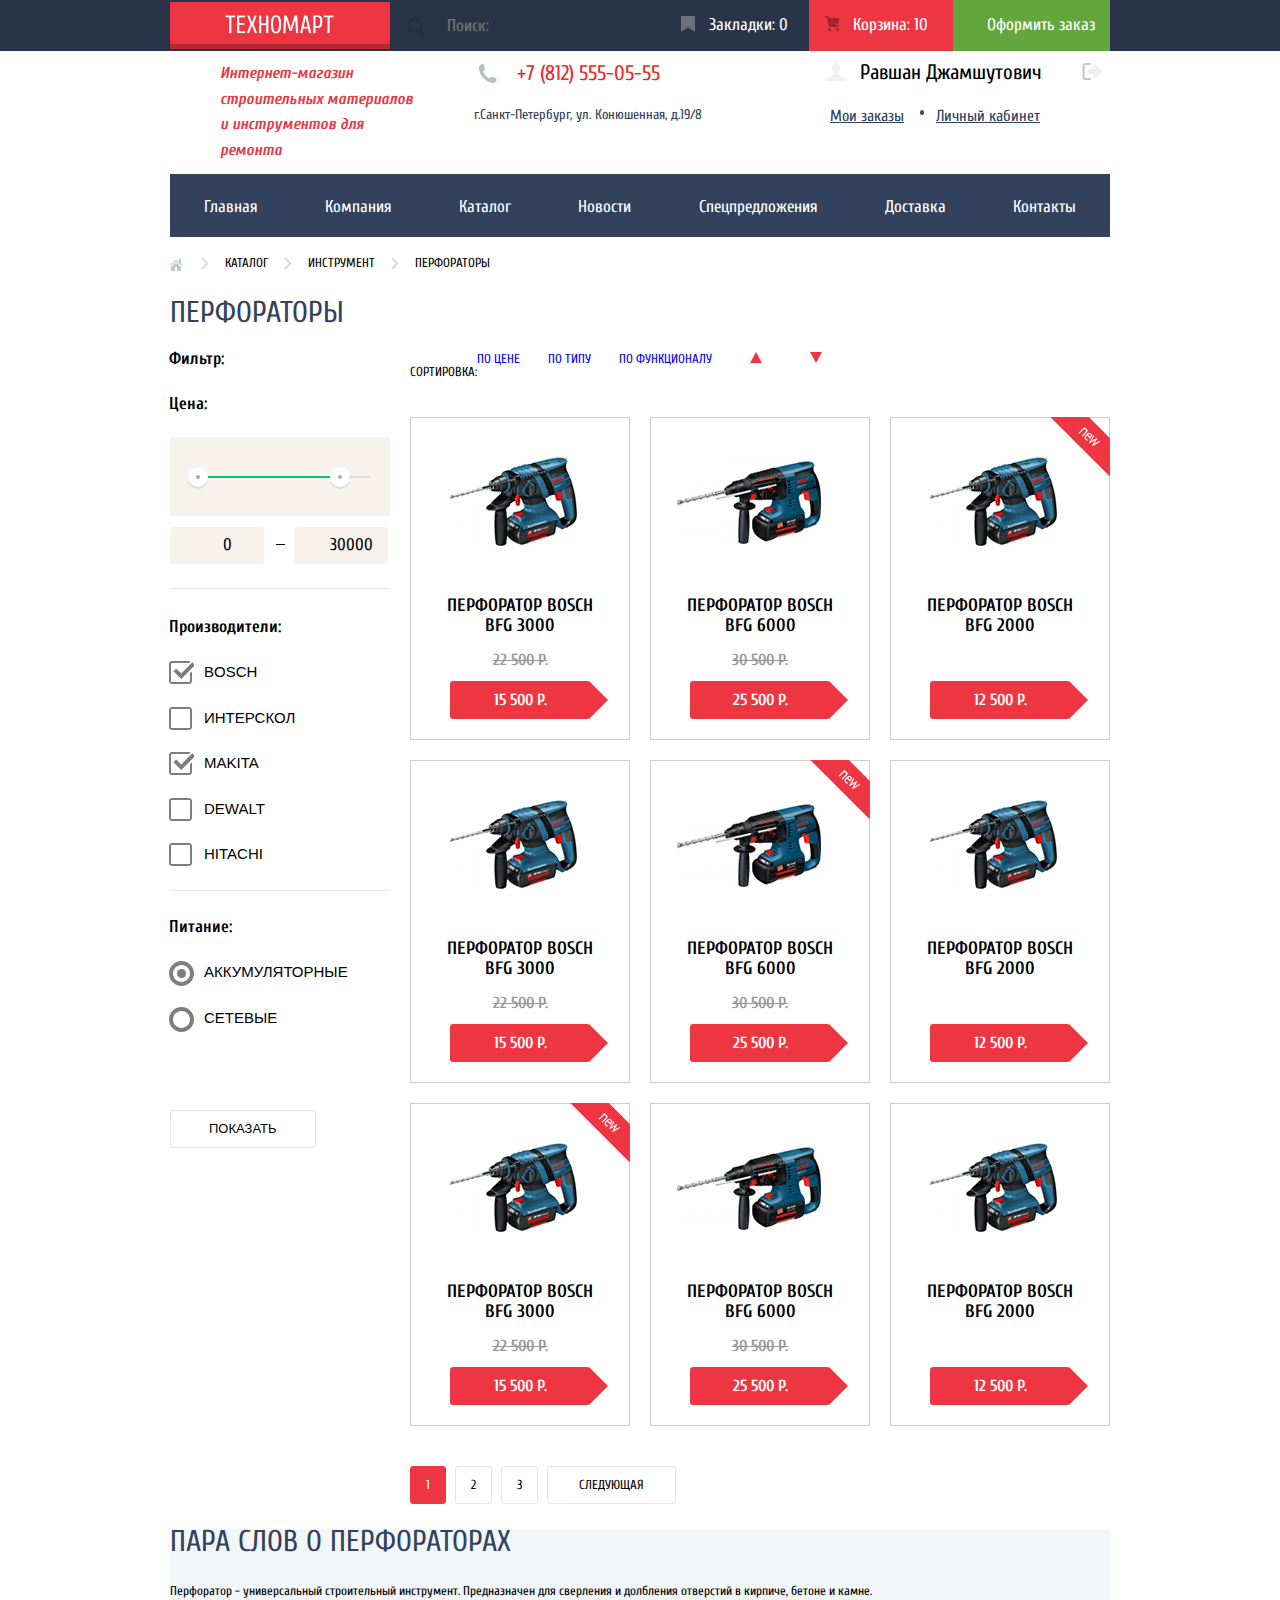
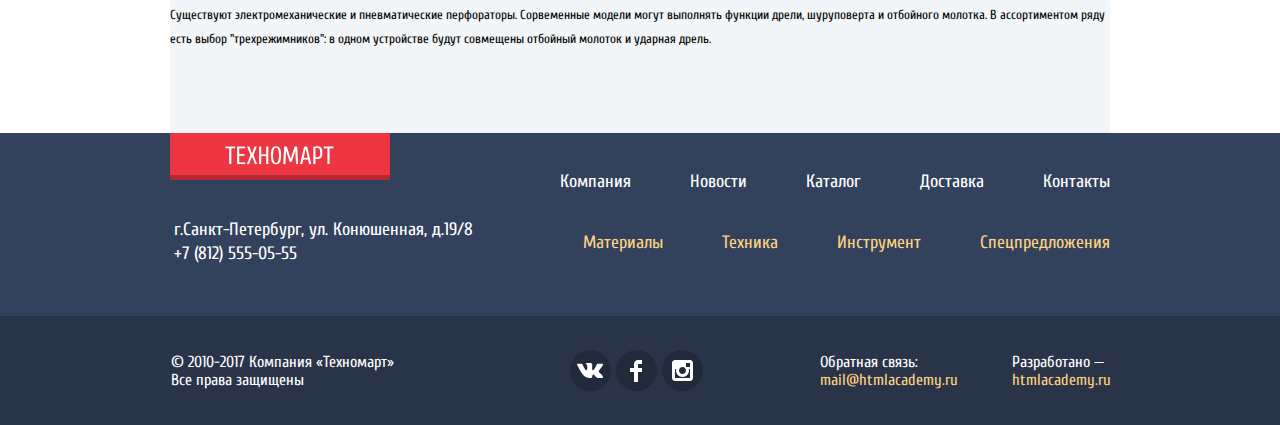
==== commit 502642cb: "Слайдер" ====
--- a/catalog.html
+++ b/catalog.html
@@ -106,10 +106,10 @@
               </div>
             </div>
             <label class="price-catalog">
-              <input class="range-input" type="number" name="price-min" value="0" size="5">
+              <input class="range-input" type="text" name="price-min" value="0" size="5">
             </label>
             <label>
-              <input class="range-input range-input-max" type="number" name="range-max" value="30000" size="5">
+              <input class="range-input range-input-max" type="text" name="range-max" value="30000" size="5">
             </label>
           </fieldset>
           <fieldset class="filter filter-manufacturers">
--- a/css/style.css
+++ b/css/style.css
@@ -1037,7 +1037,7 @@
   font-size: 13px;
   line-height: 24px;
   font-family: Cuprum, "PT Sans", sans-serif;
-  font-weight: 400px;
+  font-weight: 400;
   color: #000000;
 }
 
@@ -1158,7 +1158,7 @@
 
   font-family: "PT Sans", Arial, sans-serif;
   font-size: 13px;
-  line-height: 24psx;
+  line-height: 24px;
   font-weight: 400;
 
 }
@@ -1891,7 +1891,7 @@
 
   position: absolute;
   top: 6px;
-  right: 18;
+  right: -12px;
 
   width: 25px;
   height: 4px;
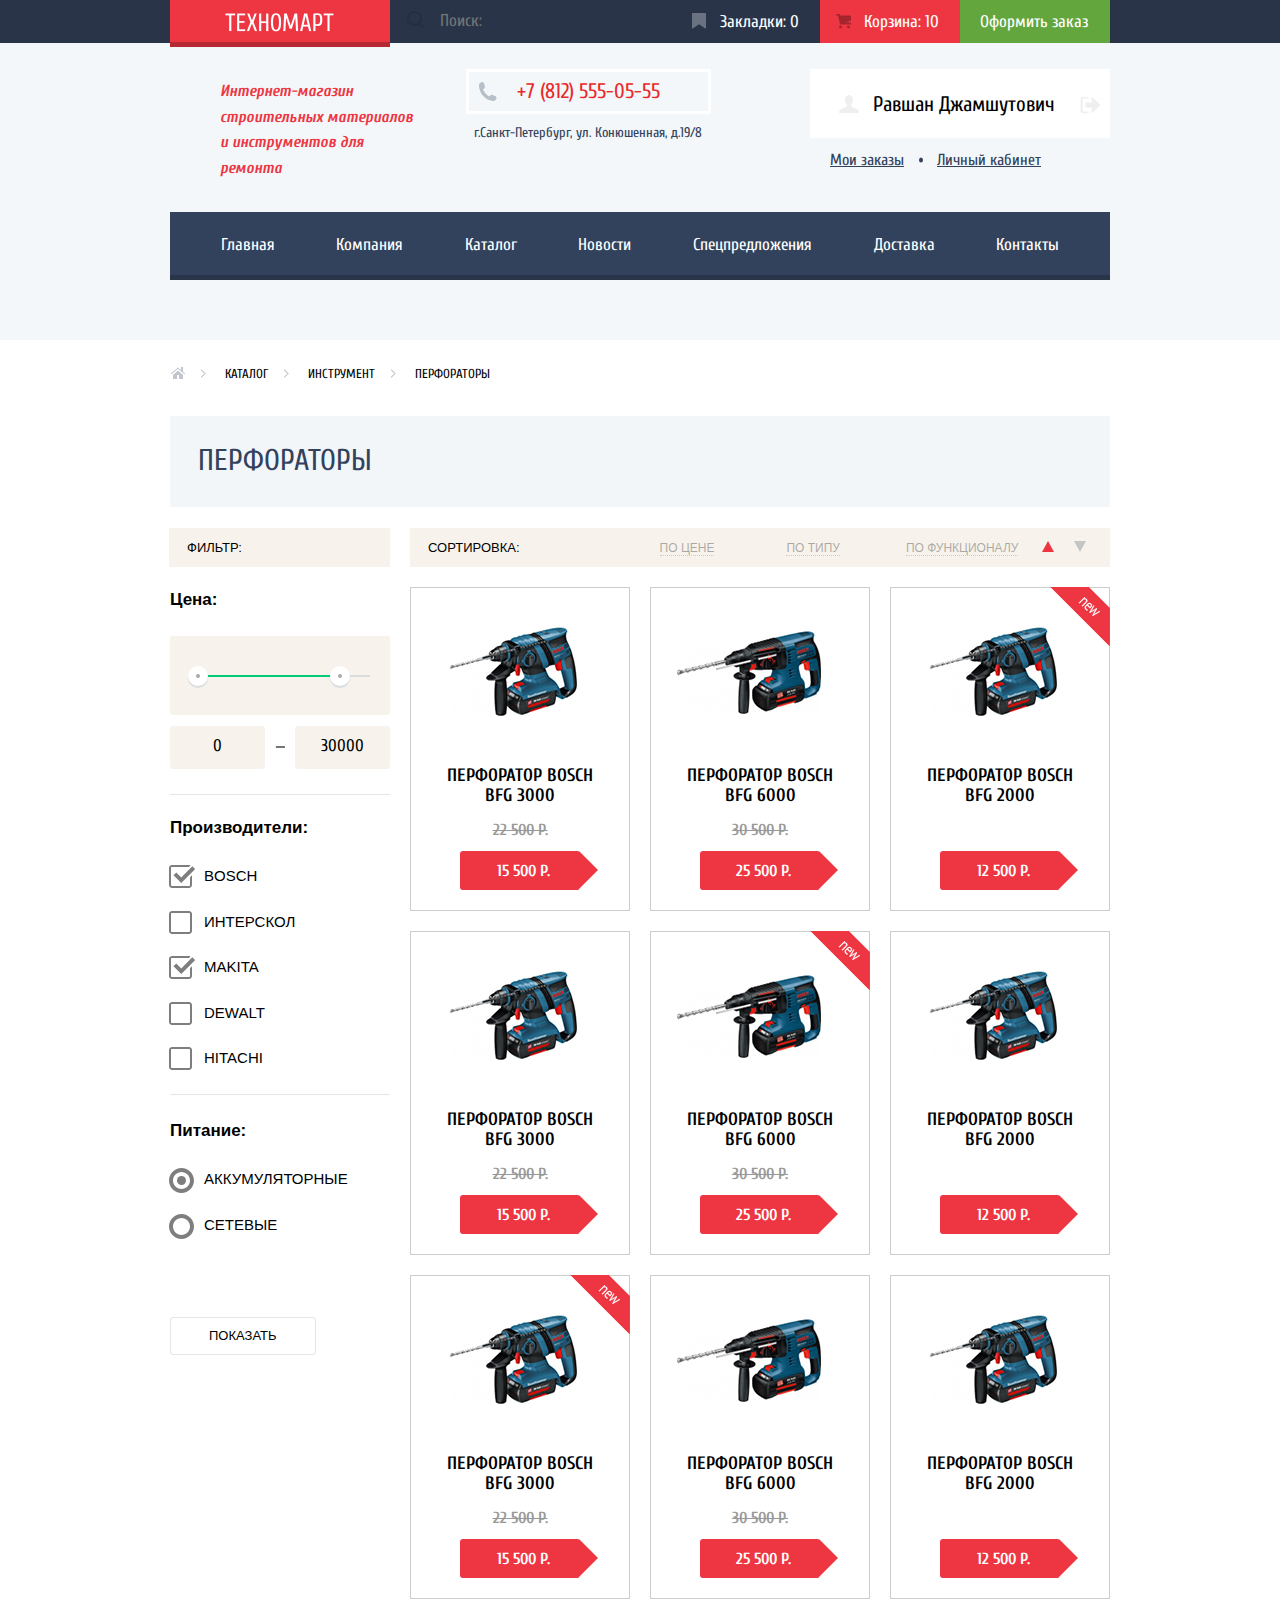
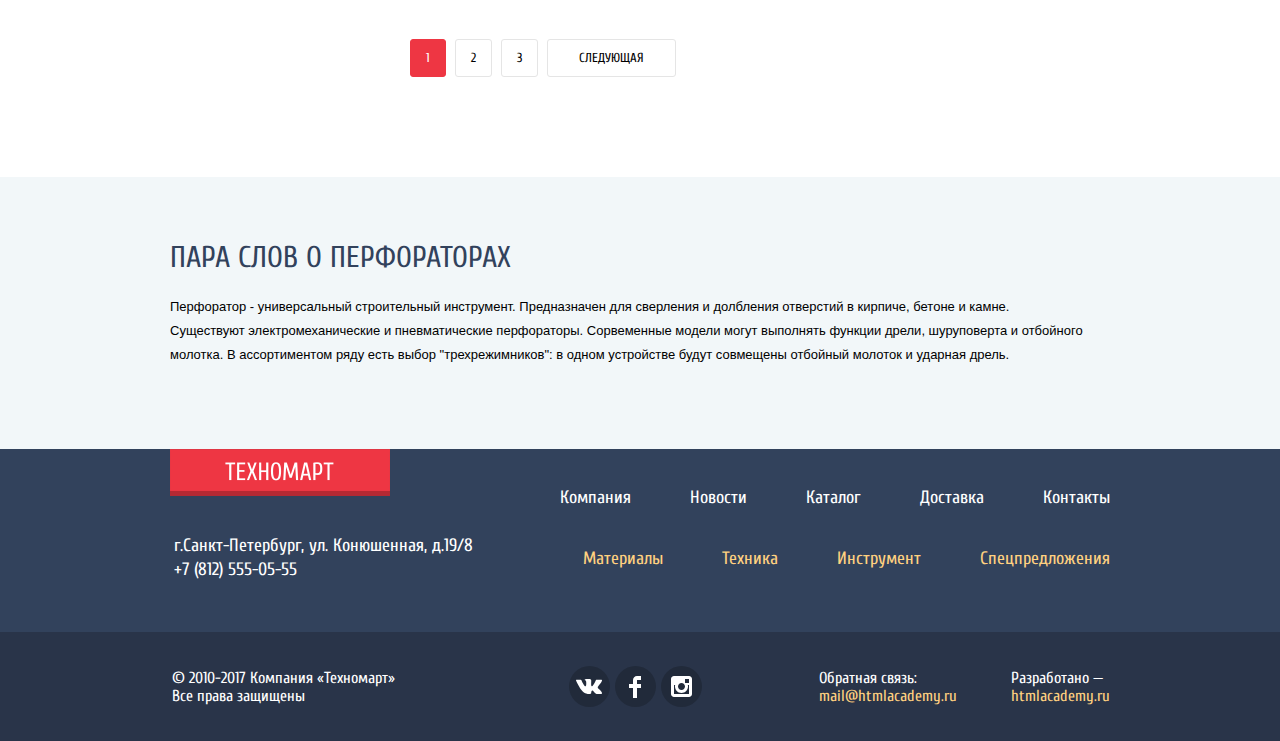
==== commit e01d4186: "1" ====
--- a/catalog.html
+++ b/catalog.html
@@ -3,12 +3,12 @@
 <head>
   <meta charset="utf-8">
   <title>HTML Academy: Техномарт</title>
-  <link href="https://fonts.googleapis.com/css?family=Cuprum:400,400i,700,700&amp;PT+Sans&display=swap&subset=cyrillic" rel="stylesheet">
+  <link href="https://fonts.googleapis.com/css?family=Cuprum:400,400i,700,700&amp;PT+Sans:400,700&display=swap&subset=cyrillic" rel="stylesheet">
   <link rel="stylesheet" href="css/normalize.css">
   <link rel="stylesheet" href="css/style.css">
 </head>
 <body>
-  <header>
+  <header class="header">
     <!-- 1. Верхнее меню -->
     <div class="header-top-wrapper">
       <nav class="header-navigation-up container">
@@ -33,31 +33,25 @@
       </div>
 
       <div class="header-login">
-          <ul class="header-login-list">
-            <!--
-            <li>
-              <a class="header-login-link header-hide" href="#">Войти</a>
-            </li>
-            <li>
-              <a class="header-hide" href="#">Регистрация</a>
-            </li>
-          -->
-            <li class="">
-              <a class="header-login-username" href="#">Равшан Джамшутович</a>
-              <a class="header-login-logout" href="#">
-                <span class="visually-hidden">Выйти из профиля</span>
-              </a>
-            </li>
-          </ul>
-          <ul class="header-order-list">
-            <li>
-              <a href="#">Мои заказы</a>
-            </li>
-            <li>
-              <a href="#">Личный кабинет</a>
-            </li>
-          </ul>
-        </div>
+        <ul class="header-login-list">
+          <li>
+            <a class="header-login-username" href="#">Равшан Джамшутович</a>
+          </li>
+          <li>
+            <a class="header-login-logout" href="#">
+              <span class="visually-hidden">Выйти из профиля</span>
+            </a>
+          </li>
+        </ul>
+        <ul class="header-order-list">
+          <li>
+            <a href="#">Мои заказы</a>
+          </li>
+          <li>
+            <a class="header-order-cabinet" href="#">Личный кабинет</a>
+          </li>
+        </ul>
+      </div>
 
     </div>
     <!-- 3. Основная навигация -->
@@ -72,8 +66,8 @@
     </nav>
   </header>
 
-  <main class="main-content container">
-    <ul class="breadcrumbs">
+  <main class="main-content">
+    <ul class="breadcrumbs container">
       <li>
         <a class="homelink" href="index.html">
           <span class="visually-hidden">На главную</span>
@@ -86,238 +80,241 @@
         <a class="breadlink" href="#">Инструмент</a>
       </li>
       <li>
-        <a class="breadlink" href="#">Перфораторы</a>
+        <a class="breadlink">Перфораторы</a>
       </li>
     </ul>
-    <h1 class="title">Перфораторы</h1>
-    <div class="columns-catalog">
-
-      <section class="filters">
-        <h3 class="visually-hidden">Фильтр:</h3>
-        <form class="filter-form" action="#" method="get">
-          <p class="filter-title">Фильтр:</p>
-          <fieldset class="filter filter-range">
-            <legend class="filter-title price-legend">Цена:</legend>
-            <div class="price-controls">
-              <div class="range-controls">
-                <div class="scale"></div>
-                <div class="range-toggle range-toggle-min"></div>
-                <div class="range-toggle range-toggle-max"></div>
-              </div>
-            </div>
-            <label class="price-catalog">
-              <input class="range-input" type="text" name="price-min" value="0" size="5">
-            </label>
-            <label>
-              <input class="range-input range-input-max" type="text" name="range-max" value="30000" size="5">
-            </label>
-          </fieldset>
-          <fieldset class="filter filter-manufacturers">
-            <legend class="filter-title">Производители:</legend>
-            <ul class="filter-list">
-              <li class="filter-option filter-option-checkbox">
-                <input class="visually-hidden" type="checkbox" name="filter-bosch" id="bosch" checked>
-                <label for="bosch">Bosch</label>
-              </li>
-              <li class="filter-option filter-option-checkbox">
-                <input class="visually-hidden" type="checkbox" name="filter-interskol" id="interskol">
-                <label for="interskol">Интерскол</label>
-              </li>
-              <li class="filter-option filter-option-checkbox">
-                <input class="visually-hidden" type="checkbox" name="filter-makita" id="makita" checked>
-                <label for="makita">Makita</label>
-              </li>
-              <li class="filter-option filter-option-checkbox">
-                <input class="visually-hidden" type="checkbox" name="filter-dewalt" id="dewalt">
-                <label for="dewalt">Dewalt</label>
-              </li>
-              <li class="filter-option filter-option-checkbox">
-                <input class="visually-hidden" type="checkbox" name="filter-hitachi" id="hitachi">
-                <label for="hitachi">Hitachi</label>
+    <div class="container">
+      <h1 class="title title-catalog">Перфораторы</h1>
+      <div class="columns-catalog">
+        <section class="filters">
+          <h3 class="visually-hidden">Фильтр:</h3>
+          <form class="filter-form" action="#" method="get">
+            <p class="filter-title">Фильтр:</p>
+            <fieldset class="filter filter-range">
+              <legend class="price-legend">Цена:</legend>
+              <div class="price-controls">
+                <div class="range-controls">
+                  <div class="scale"></div>
+                  <div class="range-toggle range-toggle-min"></div>
+                  <div class="range-toggle range-toggle-max"></div>
+                </div>
+              </div>
+              <div class="price-wrapper">
+                <label class="price-catalog">
+                  <input class="range-input" type="text" name="price-min" value="0" size="5">
+                </label>
+                <label>
+                  <input class="range-input range-input-max" type="text" name="range-max" value="30000" size="5">
+                </label>
+              </div>
+            </fieldset>
+            <fieldset class="filter filter-manufacturers">
+              <legend class="price-legend">Производители:</legend>
+              <ul class="filter-list">
+                <li class="filter-option filter-option-checkbox">
+                  <input class="visually-hidden" type="checkbox" name="filter-bosch" id="bosch" checked>
+                  <label for="bosch">Bosch</label>
+                </li>
+                <li class="filter-option filter-option-checkbox">
+                  <input class="visually-hidden" type="checkbox" name="filter-interskol" id="interskol">
+                  <label for="interskol">Интерскол</label>
+                </li>
+                <li class="filter-option filter-option-checkbox">
+                  <input class="visually-hidden" type="checkbox" name="filter-makita" id="makita" checked>
+                  <label for="makita">Makita</label>
+                </li>
+                <li class="filter-option filter-option-checkbox">
+                  <input class="visually-hidden" type="checkbox" name="filter-dewalt" id="dewalt">
+                  <label for="dewalt">Dewalt</label>
+                </li>
+                <li class="filter-option filter-option-checkbox">
+                  <input class="visually-hidden" type="checkbox" name="filter-hitachi" id="hitachi">
+                  <label for="hitachi">Hitachi</label>
+                </li>
+              </ul>
+            </fieldset>
+            <fieldset class="filter filter-power">
+              <legend class="price-legend">Питание:</legend>
+              <ul class="filter-list">
+                <li class="filter-option filter-option-radio">
+                  <input class="visually-hidden" type="radio" name="power-battery" id="accumulator" checked>
+                  <label for="accumulator">Аккумуляторные</label>
+                </li>
+                <li class="filter-option filter-option-radio">
+                  <input class="visually-hidden" type="radio" name="power-battery" id="net">
+                  <label for="net">Сетевые</label>
+                </li>
+              </ul>
+            </fieldset>
+            <button class="filter-button" type="submit">Показать</button>
+          </form>
+        </section>
+
+        <section class="catalog">
+          <div class="sorting">
+            <p>Сортировка:</p>
+            <ul class="sorting-list">
+              <li>
+                <a class="sort-list" href="#">По цене</a>
+              </li>
+              <li>
+                <a class="sort-list" href="#">По типу</a>
+              </li>
+              <li>
+                <a class="sort-list" href="#">По функционалу</a>
               </li>
             </ul>
-          </fieldset>
-          <fieldset class="filter filter-power">
-            <legend class="filter-title">Питание:</legend>
-            <ul class="filter-list">
-              <li class="filter-option">
-                <input class="visually-hidden" type="radio" name="power-battery" id="accumulator" checked>
-                <label for="accumulator">Аккумуляторные</label>
-              </li>
-              <li class="filter-option">
-                <input class="visually-hidden" type="radio" name="power-mains-supply" id="net">
-                <label for="net">Сетевые</label>
+            <ul class="sorting-btn-list">
+              <li>
+                <a class="arrow arrow-up" href="#" aria-label=
+                "Значок сортировки «вверх»"></a>
+              </li>
+              <li>
+                <a class="arrow arrow-down" href="#" aria-label=
+                "Значок сортировки «вниз»"></a>
               </li>
             </ul>
-          </fieldset>
-          <button class="button filter-button" type="submit">Показать</button>
-        </form>
-      </section>
-
-      <section class="catalog">
-        <div class="sorting">
-          <p>Сортировка:</p>
-          <ul class="sorting-list">
-            <li>
-              <a class="sort-list" href="#">По цене</a>
-            </li>
-            <li>
-              <a class="sort-list" href="#">По типу</a>
-            </li>
-            <li>
-              <a class="sort-list" href="#">По функционалу</a>
-            </li>
-            <li>
-              <a class="arrow arrow-up" href="#" aria-label=
-              "Значок сортировки «вверх»"></a>
-            </li>
-            <li>
-              <a class="arrow arrow-down" href="#" aria-label=
-              "Значок сортировки «вниз»"></a>
+          </div>
+
+          <h3 class="visually-hidden">Список перфораторов</h3>
+
+          <ul class="catalog-items">
+
+            <li class="catalog-item catalog-item--inner">
+              <div class="actions">
+                <a href="#" class="buy">Купить</a>
+                <a href="#" class="bookmark">В закладки</a>
+              </div>
+              <div class="image">
+                <img src="img/bfg-3000.jpg" width="218" height="170" alt="Перфоратор BOSCH BFG 3000">
+              </div>
+              <div class="title">Перфоратор BOSCH BFG 3000</div>
+              <div class="discount">22 500 Р.</div>
+              <div class="price">15 500 Р.</div>
+            </li>
+
+            <li class="catalog-item catalog-item--inner">
+              <div class="actions">
+                <a href="#" class="buy">Купить</a>
+                <a href="#" class="bookmark">В закладки</a>
+              </div>
+              <div class="image">
+                <img src="img/bfg-6000.jpg" width="218" height="170" alt="Перфоратор BOSCH BFG 6000">
+              </div>
+              <div class="title">Перфоратор BOSCH BFG 6000</div>
+              <div class="discount">30 500 Р.</div>
+              <div class="price">25 500 Р.</div>
+            </li>
+
+            <li class="catalog-item catalog-item--inner">
+              <div class="flag flag-new">новинка</div>
+              <div class="actions">
+                <a href="#" class="buy">Купить</a>
+                <a href="#" class="bookmark">В закладки</a>
+              </div>
+              <div class="image">
+                <img src="img/bfg-2000.jpg" width="218" height="170" alt="Перфоратор BOSCH BFG 2000">
+              </div>
+              <div class="title">Перфоратор BOSCH BFG 2000</div>
+              <div class="discount"></div>
+              <div class="price">12 500 Р.</div>
+            </li>
+
+            <li class="catalog-item catalog-item--inner">
+              <div class="actions">
+                <a href="#" class="buy">Купить</a>
+                <a href="#" class="bookmark">В закладки</a>
+              </div>
+              <div class="image">
+                <img src="img/bfg-3000.jpg" width="218" height="170" alt="Перфоратор BOSCH BFG 3000">
+              </div>
+              <div class="title">Перфоратор BOSCH BFG 3000</div>
+              <div class="discount">22 500 Р.</div>
+              <div class="price">15 500 Р.</div>
+            </li>
+
+            <li class="catalog-item catalog-item--inner">
+              <div class="flag flag-new">новинка</div>
+              <div class="actions">
+                <a href="#" class="buy">Купить</a>
+                <a href="#" class="bookmark">В закладки</a>
+              </div>
+              <div class="image">
+                <img src="img/bfg-6000.jpg" width="218" height="170" alt="Перфоратор BOSCH BFG 6000">
+              </div>
+              <div class="title">Перфоратор BOSCH BFG 6000</div>
+              <div class="discount">30 500 Р.</div>
+              <div class="price">25 500 Р.</div>
+            </li>
+
+            <li class="catalog-item catalog-item--inner">
+              <div class="actions">
+                <a href="#" class="buy">Купить</a>
+                <a href="#" class="bookmark">В закладки</a>
+              </div>
+              <div class="image">
+                <img src="img/bfg-2000.jpg" width="218" height="170" alt="Перфоратор BOSCH BFG 2000">
+              </div>
+              <div class="title">Перфоратор BOSCH BFG 2000</div>
+              <div class="discount"></div>
+              <div class="price">12 500 Р.</div>
+            </li>
+
+            <li class="catalog-item catalog-item--inner">
+              <div class="flag flag-new">новинка</div>
+              <div class="actions">
+                <a href="#" class="buy">Купить</a>
+                <a href="#" class="bookmark">В закладки</a>
+              </div>
+              <div class="image">
+                <img src="img/bfg-3000.jpg" width="218" height="170" alt="Перфоратор BOSCH BFG 3000">
+              </div>
+              <div class="title">Перфоратор BOSCH BFG 3000</div>
+              <div class="discount">22 500 Р.</div>
+              <div class="price">15 500 Р.</div>
+            </li>
+
+            <li class="catalog-item catalog-item--inner">
+              <div class="actions">
+                <a href="#" class="buy">Купить</a>
+                <a href="#" class="bookmark">В закладки</a>
+              </div>
+              <div class="image">
+                <img src="img/bfg-6000.jpg" width="218" height="170" alt="Перфоратор BOSCH BFG 6000">
+              </div>
+              <div class="title">Перфоратор BOSCH BFG 6000</div>
+              <div class="discount">30 500 Р.</div>
+              <div class="price">25 500 Р.</div>
+            </li>
+
+            <li class="catalog-item catalog-item--inner">
+              <div class="actions">
+                <a href="#" class="buy">Купить</a>
+                <a href="#" class="bookmark">В закладки</a>
+              </div>
+              <div class="image">
+                <img src="img/bfg-2000.jpg" width="218" height="170" alt="Перфоратор BOSCH BFG 2000">
+              </div>
+              <div class="title">Перфоратор BOSCH BFG 2000</div>
+              <div class="discount"></div>
+              <div class="price">12 500 Р.</div>
             </li>
           </ul>
-        </div>
-
-        <h3 class="visually-hidden">Список перфораторов</h3>
-
-        <ul class="catalog-items">
-
-          <li class="catalog-item">
-            <div class="actions">
-              <a href="#" class="buy">Купить</a>
-              <a href="#" class="bookmark">В закладки</a>
-            </div>
-            <div class="image">
-              <img src="img/bfg-3000.jpg" width="218" height="170" alt="Перфоратор BOSCH BFG 3000">
-            </div>
-            <div class="title">Перфоратор BOSCH BFG 3000</div>
-            <div class="discount">22 500 Р.</div>
-            <div class="price">15 500 Р.</div>
-          </li>
-
-          <li class="catalog-item">
-            <div class="actions">
-              <a href="#" class="buy">Купить</a>
-              <a href="#" class="bookmark">В закладки</a>
-            </div>
-            <div class="image">
-              <img src="img/bfg-6000.jpg" width="218" height="170" alt="Перфоратор BOSCH BFG 6000">
-            </div>
-            <div class="title">Перфоратор BOSCH BFG 6000</div>
-            <div class="discount">30 500 Р.</div>
-            <div class="price">25 500 Р.</div>
-          </li>
-
-          <li class="catalog-item">
-            <div class="flag flag-new">новинка</div>
-            <div class="actions">
-              <a href="#" class="buy">Купить</a>
-              <a href="#" class="bookmark">В закладки</a>
-            </div>
-            <div class="image">
-              <img src="img/bfg-2000.jpg" width="218" height="170" alt="Перфоратор BOSCH BFG 2000">
-            </div>
-            <div class="title">Перфоратор BOSCH BFG 2000</div>
-            <div class="discount"></div>
-            <div class="price">12 500 Р.</div>
-          </li>
-
-          <li class="catalog-item">
-            <div class="actions">
-              <a href="#" class="buy">Купить</a>
-              <a href="#" class="bookmark">В закладки</a>
-            </div>
-            <div class="image">
-              <img src="img/bfg-3000.jpg" width="218" height="170" alt="Перфоратор BOSCH BFG 3000">
-            </div>
-            <div class="title">Перфоратор BOSCH BFG 3000</div>
-            <div class="discount">22 500 Р.</div>
-            <div class="price">15 500 Р.</div>
-          </li>
-
-          <li class="catalog-item">
-            <div class="flag flag-new">новинка</div>
-            <div class="actions">
-              <a href="#" class="buy">Купить</a>
-              <a href="#" class="bookmark">В закладки</a>
-            </div>
-            <div class="image">
-              <img src="img/bfg-6000.jpg" width="218" height="170" alt="Перфоратор BOSCH BFG 6000">
-            </div>
-            <div class="title">Перфоратор BOSCH BFG 6000</div>
-            <div class="discount">30 500 Р.</div>
-            <div class="price">25 500 Р.</div>
-          </li>
-
-          <li class="catalog-item">
-            <div class="actions">
-              <a href="#" class="buy">Купить</a>
-              <a href="#" class="bookmark">В закладки</a>
-            </div>
-            <div class="image">
-              <img src="img/bfg-2000.jpg" width="218" height="170" alt="Перфоратор BOSCH BFG 2000">
-            </div>
-            <div class="title">Перфоратор BOSCH BFG 2000</div>
-            <div class="discount"></div>
-            <div class="price">12 500 Р.</div>
-          </li>
-
-          <li class="catalog-item">
-            <div class="flag flag-new">новинка</div>
-            <div class="actions">
-              <a href="#" class="buy">Купить</a>
-              <a href="#" class="bookmark">В закладки</a>
-            </div>
-            <div class="image">
-              <img src="img/bfg-3000.jpg" width="218" height="170" alt="Перфоратор BOSCH BFG 3000">
-            </div>
-            <div class="title">Перфоратор BOSCH BFG 3000</div>
-            <div class="discount">22 500 Р.</div>
-            <div class="price">15 500 Р.</div>
-          </li>
-
-          <li class="catalog-item">
-            <div class="actions">
-              <a href="#" class="buy">Купить</a>
-              <a href="#" class="bookmark">В закладки</a>
-            </div>
-            <div class="image">
-              <img src="img/bfg-6000.jpg" width="218" height="170" alt="Перфоратор BOSCH BFG 6000">
-            </div>
-            <div class="title">Перфоратор BOSCH BFG 6000</div>
-            <div class="discount">30 500 Р.</div>
-            <div class="price">25 500 Р.</div>
-          </li>
-
-          <li class="catalog-item">
-            <div class="actions">
-              <a href="#" class="buy">Купить</a>
-              <a href="#" class="bookmark">В закладки</a>
-            </div>
-            <div class="image">
-              <img src="img/bfg-2000.jpg" width="218" height="170" alt="Перфоратор BOSCH BFG 2000">
-            </div>
-            <div class="title">Перфоратор BOSCH BFG 2000</div>
-            <div class="discount"></div>
-            <div class="price">12 500 Р.</div>
-          </li>
-        </ul>
-
-        <ul class="pagination-list">
-          <li><a class="active-page" href="#">1</a></li>
-          <li><a href="#">2</a></li>
-          <li><a href="#">3</a></li>
-          <li><a class="paginator-next-page" href="#">Следующая</a></li>
-        </ul>
-      </section>
-
+
+          <ul class="pagination-list">
+            <li><a class="active-page" href="#">1</a></li>
+            <li><a href="#">2</a></li>
+            <li><a href="#">3</a></li>
+            <li><a class="paginator-next-page" href="#">Следующая</a></li>
+          </ul>
+        </section>
+      </div>
     </div>
-
 
     <section class="about-product">
       <div class="container">
         <h2 class="title">Пара слов о перфораторах</h2>
-        <p class="page-text">Перфоратор - универсальный строительный инструмент. Предназначен для сверления и долбления отверстий в кирпиче, бетоне и камне.<br>
+        <p class="about-product-text">Перфоратор - универсальный строительный инструмент. Предназначен для сверления и долбления отверстий в кирпиче, бетоне и камне.<br>
          Существуют электромеханические и пневматические перфораторы. Сорвеменные модели могут выполнять функции дрели, шуруповерта и отбойного молотка. В ассортиментом ряду есть выбор "трехрежимников": в одном устройстве будут совмещены отбойный молоток и ударная дрель.</p>
       </div>
     </section>
@@ -414,15 +411,17 @@
       <!-- pop-up -->
       <section class="modal-order">
         <div class="modal-fieldset">
-          <button class="modal-close close-btn" type="button">
-            <span class="visually-hidden">Закрыть форму форму заказа</span>
-          </button>
           <h2>Товар добавлен в корзину!</h2>
         </div>
-        <div class="modal-button-container order-btn-container">
-          <input class="button-link order-btn" type="submit" value="Оформить заказ">
-          <button class="order-btn continue-btn close-btn" type="button">Продолжить покупки</button>
+        <div class="order-btn-wrapper">
+          <div class="order-btn-container">
+            <a class="order-btn">Оформить заказ</a>
+            <a class="order-btn continue-btn close-btn">Продолжить покупки</a>
+          </div>
         </div>
+        <button class="modal-close close-btn" type="button">
+          <span class="visually-hidden">Закрыть форму форму заказа</span>
+        </button>
       </section>
 
       <!-- Здесь будет javascript -->
--- a/css/style.css
+++ b/css/style.css
@@ -1,7 +1,17 @@
+html {
+  box-sizing: border-box;
+}
+
+*,
+*::before,
+*::after {
+  box-sizing: inherit;
+}
+
 body {
   margin: 0;
 
-  font-family: Cuprum, "PT Sans", sans-serif;
+  font-family: Cuprum, Arial, sans-serif;
   font-size: 17px;
   line-height: 1.5em;
   font-weight: 400;
@@ -31,6 +41,7 @@
 .about-list,
 .breadcrumbs,
 .sorting-list,
+.sorting-btn-list,
 .perforators-list,
 .pagination-list,
 .catalog-items,
@@ -52,7 +63,10 @@
 }
 
 .button {
+  display: inline-block;
+
   font: inherit;
+  padding: 14px 55px;
 
   text-align: center;
   color: #ffffff;
@@ -60,16 +74,20 @@
   text-transform: uppercase;
 
   background-color: #ee3643;
+  border-radius: 3px;
   border: none;
 }
 
-.button:hover,
-.button:focus,
+.button:hover {
+  background-color: #ca2c37;
+}
+
 .button:active {
-  background-color: #cc3333;
+  background-color: #ba2732;
 }
 
 .title {
+  margin-top: 0;
   vertical-align: middle;
   font-size: 30px;
   font-weight: 400;
@@ -77,23 +95,29 @@
   text-transform: uppercase;
 }
 
+.title-catalog {
+  background-color: #f2f6f8;
+  padding: 32px 28px 34px;
+}
+
 .page-text {
   font-size: 13px;
   line-height: 24px;
   font-family: Cuprum, "PT Sans", sans-serif;
 }
 
+.page-text--services {
+  font-family: "PT Sans", sans-serif;
+}
+
 .container {
   width: 940px;
   margin: 0 auto;
 }
 
-
 /* Разметка header */
 
 .header {
-
-  margin: 0 auto;
   padding: 0;
   padding-bottom: 60px;
 
@@ -118,20 +142,24 @@
 }
 
 .logo {
-  padding-right: 21px;
-  width: 199px;
+  width: 220px;
   height: 47px;
   box-shadow: inset 0px -5px 0 0 rgba(0, 0, 0, 0.24);
   background-color: #ee3643;
+  position: relative;
+  top: 5px;
+  margin-top: -5px;
 }
 
 .header-navigation-up {
   display: flex;
   justify-content: space-between;
+  margin-bottom: 26px;
+  align-items: center;
 
   font-size: 17px;
-  align-items: center;
   color: #ffffff;
+
 
   background-color: #293449;
 }
@@ -140,7 +168,6 @@
   flex-grow: 1;
   position: relative;
   border: 0;
-  padding-left: 2px;
 }
 
 .header-search:hover button {
@@ -148,25 +175,16 @@
   opacity: 1;
 }
 
-
 .search-field {
+  height: 100%;
+
   font-size: 17px;
   color: #ffffff;
-  padding-left: 55px;
+  padding: 11px 11px 12px 50px;
 
   background-color: #293449;
   border: none;
-}
-
-.search-field::-webkit-input-placeholder,
-.search-field:-moz-placeholder,
-.search-field:-ms-input-placeholder {
-  color: #ffffff;
-}
-
-.search-field:focus ~ .search-submit {
-  /* 12:36*/
-
+  outline: none;
 }
 
 .search-field:focus {
@@ -174,12 +192,11 @@
   background-color: #fff;
 }
 
-
-
 .search-submit {
   position: absolute;
   left: 17px;
-  top: 5px;
+  top: 50%;
+  transform: translateY(-50%);
   width: 20px;
   height: 20px;
 
@@ -194,20 +211,22 @@
 
 .search-field:focus + .search-submit {
   background-image: url("../img/icon-search-active.svg");
+
   opacity: 1;
 }
 
 .bookmarks {
   position: relative;
   padding-right: 21px;
-  padding-top: 12px;
-  padding-bottom: 13px;
   padding-left: 44px;
+  padding-top: 8px;
+  padding-bottom: 8px;
 }
 
 .bookmarks::before {
   position: absolute;
-  top: 16px;
+  top: 50%;
+  transform: translateY(-50%);
   left: 16px;
   z-index: 1;
   width: 14px;
@@ -218,51 +237,83 @@
   content: "";
 }
 
-.bookmarks:hover::before {
-  opacity: 1;
-}
-
 .cart {
+  position: relative;
   padding-right: 21px;
-}
-
-.cart-catalog {
-  position: relative;
-  display: inline-block;
-  margin: 0;
-  padding-top: 12px;
-  padding-bottom: 13px;
   padding-left: 44px;
-  text-align: left;
-  vertical-align: middle;
-  min-width: 100px;
-
-  background-color: #ee3643;
-}
-
-.cart-catalog::before {
-  position: absolute;
-  top: 16px;
+  padding-top: 8px;
+  padding-bottom: 8px;
+}
+
+.cart::before {
+  position: absolute;
+  top: 50%;
+  transform: translateY(-50%);
   left: 16px;
   z-index: 1;
-  width: 14px;
-  height: 16px;
+  width: 15px;
+  height: 15px;
   background-image: url("../img/cart-icon.svg");
   background-repeat: no-repeat;
   opacity: 0.3;
   content: "";
 }
 
+.cart:hover::before,
+.bookmarks:hover::before {
+  opacity: 1;
+}
+
+.cart:active::before,
+.bookmarks:active::before {
+  opacity: 0.5;
+}
+
+.cart:hover,
+.bookmarks:hover {
+  background-color: #212a3a;
+}
+
+.cart:active,
+.bookmarks:active {
+  color: #b3b4b6;
+  background-color: #161d29;
+}
+
+.cart-catalog {
+  position: relative;
+  padding-right: 21px;
+  padding-left: 44px;
+  padding-top: 9px;
+  padding-bottom: 8px;
+
+  background-color: #ee3643;
+}
+
+.cart-catalog::before {
+  position: absolute;
+  top: 50%;
+  transform: translateY(-50%);
+  left: 16px;
+  z-index: 1;
+  width: 15px;
+  height: 15px;
+  background-image: url("../img/cart-icon.svg");
+  background-repeat: no-repeat;
+  opacity: 0.3;
+  content: "";
+}
+
 .header-navigation-up .cart-catalog:hover {
   background-color: #ca2c37;
 }
 
 .booking {
   margin: 0;
-  padding-top: 12px;
-  padding-bottom: 13px;
-  padding-left: 34px;
-  padding-right: 15px;
+  padding-left: 20px;
+  padding-right: 22px;
+  padding-top: 9px;
+  padding-bottom: 8px;
   vertical-align: middle;
   min-width: 100px;
 
@@ -274,15 +325,72 @@
 }
 
 .header-top-wrapper .booking:active {
+  color: #b3b4b6;
   background-color: #518534;
 }
 
+.header-user {
+  display: flex;
+  font-size: 21px;
+  line-height: 21px;
+  font-weight: 400;
+  vertical-align: middle;
+}
+
+.header-user a {
+  color: #000;
+  background-color: #ffffff;
+}
+
+.user-sign-up {
+  position: relative;
+  padding-top: 14px;
+  padding-right: 28px;
+  padding-bottom: 16px;
+  padding-left: 48px;
+  margin-right: 10px;
+}
+
+.user-sign-up:before {
+  position: absolute;
+  top: 50%;
+  transform: translateY(-50%);
+  left: 2px;
+  z-index: 1;
+  width: 20px;
+  height: 18px;
+  background-image: url("../img/icon-login.svg");
+  background-repeat: no-repeat;
+  opacity: 0.4;
+  content: "";
+}
+
+.user-sign-up:hover:before {
+  opacity: 1;
+}
+
+.user-sign-up:active:before {
+  opacity: 0.4;
+}
+
+.header-user a:hover {
+  color: #ee3643;
+}
+
+.header-user a:active {
+  color: #c5c5c5;
+}
+
+.user-register {
+  padding: 14px 27px 16px 25px;
+}
+
 /* Центральная часть header */
 
 .header-content {
   display: flex;
   justify-content: space-between;
-
+  margin-bottom: 20px;
 }
 
 .header-info-title {
@@ -316,8 +424,6 @@
   border: 3px solid #ffffff;
 }
 
-
-
 .header-content .tel {
   font-size: 21px;
   color: #e9292a;
@@ -334,12 +440,18 @@
 
 .header-login-list {
   position: relative;
-  display: flex;
-
-  margin: 0;
-  padding: 0;
+
+  display: flex;
+  justify-content: space-between;
+  align-items: center;
+
+  width: 300px;
+  padding: 14px 10px 12px 13px;
+  margin: 0;
 
   list-style: none;
+
+  background-color: #ffffff;
 }
 
 .header-login-list a {
@@ -362,15 +474,12 @@
 .header-login-list .header-login-username {
   position: relative;
 
-  width: 215px;
   padding-left: 50px;
-  padding-right: 35px;
+  padding-right: 0;
 }
 
 .header-login-list .header-login-logout {
-  position: absolute;
-  top: 12px;
-  left: 272px;
+  position: relative;
 
   width: 21px;
   height: 17px;
@@ -382,13 +491,12 @@
 .header-login-username::before,
 .header-login-logout::before {
   position: absolute;
-  top: 12px;
-  left: 16px;
+  top: 50%;
+  transform: translateY(-50%);
+
 
   width: 20px;
-  height: 18px;
-
-  background-image: url("../img/icon-user.svg");
+
   background-repeat: no-repeat;
   background-position: center;
 
@@ -396,10 +504,17 @@
   content: "";
 }
 
+.header-login-username::before {
+  left: 16px;
+
+  height: 18px;
+  background-image: url("../img/icon-user.svg");
+}
+
 .header-login-logout::before {
-  top: 0;
-  left: 0;
-
+  right: 0;
+
+  height: 17px;
   background-image: url("../img/icon-logout.svg");
 }
 
@@ -417,6 +532,7 @@
   position: relative;
 
   display: flex;
+  align-items: center;
   margin: 0;
   padding: 9px 20px;
   padding-bottom: 0;
@@ -424,10 +540,24 @@
   list-style: none;
 }
 
-.header-order-list::after {
-  position: absolute;
-  top: 16px;
-  left: 110px;
+.header-order-list li {
+  margin-right: 15px;
+}
+
+.header-order-list li:last-child {
+  margin-right: 0;
+}
+
+.header-order-cabinet {
+  position: relative;
+  padding-left: 18px;
+}
+
+.header-order-cabinet::after {
+  position: absolute;
+  top: 50%;
+  transform: translateY(-50%);
+  left: 0;
 
   width: 4px;
   height: 5px;
@@ -440,7 +570,6 @@
 
 .header-order-list a {
   margin: 0;
-  margin-right: 32px;
 
   font-size: 16px;
   line-height: 18px;
@@ -458,25 +587,27 @@
   display: flex;
   justify-content: space-around;
   margin: 0 auto;
+  padding: 0 20px;
 
   font-size: 17px;
   color: #ffffff;
 
   background-color: #32425c;
+  border-bottom: 5px solid #293449;
 }
 
 .header-navigation-down a {
   padding: 20px 30px 18px 30px;
 }
-
-
 
 .header-navigation-up a,
 .header-navigation-down a {
   color: #ffffff;
 }
 
-.header-navigation-first {
+.header-navigation-down a:active {
+  color: #a1a4a8;
+  background-color: #1d2739;
 }
 
 /* Разметка основного контента */
@@ -498,8 +629,8 @@
 }
 
 .menu-item {
-  width: 278px;
-  height: 103px;
+  width: 300px;
+  height: 123px;
   margin-bottom: 20px;
   margin-right: 20px;
 }
@@ -526,8 +657,16 @@
   text-transform: uppercase;
   font-weight: 400;
   color: #fff;
-  background-color: rgba(0,0,0,.1);
+  background-color: rgba(0, 0, 0, 0.1);
   border-radius: 3px;
+}
+
+.menu-item a:hover {
+  background-color: rgba(0, 0, 0, 0.2);
+}
+
+.menu-item a:active {
+  background-color: rgba(0, 0, 0, 0.3);
 }
 
 .materials {
@@ -719,7 +858,7 @@
 
   display: flex;
   justify-content: space-between;
-  width: 564px;
+  width: 620px;
   margin: 0;
   margin-bottom: 58px;
   padding: 0 26px;
@@ -805,7 +944,6 @@
   justify-content: space-between;
   align-items: center;
 
-  width: 888px;
   margin-bottom: 20px;
   padding: 24px 24px 28px 28px;
 
@@ -818,11 +956,9 @@
   margin-right: auto;
   padding: 0;
 }
+
 .popular-link {
   width: 253px;
-  height: 27px;
-  padding: 0;
-  padding-top: 11px;
 }
 
 .goods .button {
@@ -839,13 +975,16 @@
 }
 
 .catalog-items {
+  display: flex;
+  flex-wrap: wrap;
+
   margin: 20px auto;
 }
 
 .catalog-item {
   position: relative;
   display: inline-block;
-  width: 218px;
+  width: 220px;
   margin-right: 20px;
   margin-bottom: 20px;
 
@@ -856,8 +995,16 @@
   border: 1px solid #ccc;
 }
 
-.catalog-item:nth-child(3n) {
+.catalog-item:nth-child(4n) {
   margin-right: 0;
+}
+
+.catalog-item--inner:nth-child(4n) {
+  margin-right: 20px;
+}
+
+.catalog-item--inner:nth-child(3n) {
+  margin-right: 0px;
 }
 
 .catalog-items {
@@ -899,7 +1046,7 @@
   left: 0;
 
   width: 218px;
-  height: 88px;
+  height: 158px;
   padding: 40px 0;
 
   background-color: rgba(255,255,255,0.9);
@@ -928,22 +1075,61 @@
   text-transform: uppercase;
 }
 
+.catalog-item:hover .buy {
+  position: relative;
+}
+
+.catalog-item:hover .buy::before {
+  position: absolute;
+  top: 8px;
+  left: 20px;
+  width: 14px;
+  height: 14px;
+  background-image: url("../img/cart-icon.svg");
+  background-repeat: no-repeat;
+  opacity: 0.3;
+
+  content: "";
+}
+
+.catalog-item:hover .buy:hover {
+  background-color: #5fbb2d;
+}
+
+.catalog-item:hover .buy:hover:before {
+  opacity: 1;
+}
+
+.catalog-item:hover .buy:active {
+  background-color: #518534;
+  border-color: #518534;
+}
+
 .catalog-item .actions .bookmark {
   color: #32425c;
   background: white;
   border-bottom-color: #63a63e;
 }
 
+.catalog-item:hover .bookmark:hover {
+  border-color: #32425c;
+}
+
+.catalog-item:hover .bookmark:active {
+  border-color: #c1c6ce;
+  color: #c1c6ce;
+}
+
 .catalog-item .actions {
   display: none;
 }
 
+.catalog-item:hover {
+  box-shadow: 0px 10px 25px 0 rgba(41, 52, 73, 0.5);
+}
+
 .catalog-item:hover .actions {
   display: block;
-}
-
-.catalog-item .actions {
-  display: none;
 }
 
 .catalog-item .image {
@@ -978,10 +1164,10 @@
 
 .catalog-item .price {
   position: relative;
-  width: 80px;
+  width: 120px;
   margin: 10px auto;
   margin-bottom: 20px;
-  padding: 10px 30px;
+  padding: 11px 20px 10px 26px;
 
   color: white;
   background: #ee3643;
@@ -1007,16 +1193,20 @@
 
 .service {
   background-color: #f2f7f9;
-}
+  margin-bottom: 100px;
+  padding-bottom: 45px;
+  padding-top: 23px;
+}
+
+.services-header {
+  margin-bottom: 45px;
+}
+
 .services-container {
-  padding: 65px 0;
-  padding-bottom: 25px;
+  padding: 65px 0 25px;
   margin-bottom: 78px;
 }
 
-.services-header {
-  margin-bottom: 70px;
-}
 
 .services-container h2 {
   margin: 0;
@@ -1030,20 +1220,15 @@
   color: #000000;
 }
 
-.services-container p {
+.services-header p {
   margin: 0;
   padding: 0;
 
   font-size: 13px;
   line-height: 24px;
-  font-family: Cuprum, "PT Sans", sans-serif;
+  font-family: "PT Sans", sans-serif;
   font-weight: 400;
   color: #000000;
-}
-
-.service-slider {
-  display: flex;
-  margin: 0;
 }
 
 .service-slide-auto {
@@ -1146,6 +1331,7 @@
 }
 
 .service-item-content-heading {
+  margin-top: 0;
   font-size: 36px;
   line-height: 36px;
   font-weight: 400;
@@ -1168,8 +1354,9 @@
 /* Популярные производители */
 
 .main-brand {
+  flex-direction: column;
   margin-top: 53px;
-  flex-direction: column;
+  margin-bottom: 120px;
 }
 
 .product-list {
@@ -1183,21 +1370,98 @@
 
 .popular-item {
   width: 220px;
-}
-
+  height: 146px;
+  margin-right: 20px;
+  margin-bottom: 20px;
+  cursor: pointer;
+
+  outline: 1px solid #eaeaea;
+}
+
+.popular-item:nth-child(4n) {
+  margin-right: 0;
+}
+
+.popular-item:hover {
+  box-shadow: 0px 10px 25px 0 rgba(41, 52, 73, 0.5);
+}
+
+.popular-brand-link {
+  display: flex;
+  justify-content: center;
+  align-items: center;
+  width: 220px;
+  height: 145px;
+}
+
+.popular-brand-link:active {
+  opacity: 0.3;
+}
 
 /* О компании */
 
-.about {
+.about .container {
   display: flex;
   margin-bottom: 87px;
 
+  justify-content: space-between;
 }
 
 .about-info {
-  display: flex;
-  flex-direction: column;
-}
+  /*display: flex;*/
+  /*flex-direction: column;*/
+}
+
+.about-info p {
+  font-family: "PT Sans", arial, sans-serif;
+}
+
+.info {
+  margin-right: 100px;
+}
+
+.about-info h2 {
+  color: #000000;
+}
+
+.about-list {
+  margin-top: 10px;
+}
+
+.about-list-item {
+  position: relative;
+  margin: 0 0 20px;
+  padding: 0 0 0 36px;
+  font-size: 18px;
+  line-height: 20px;
+  color: #000;
+}
+
+.about-list-item::before {
+  position: absolute;
+  top: 8px;
+  left: 0;
+  width: 25px;
+  height: 2px;
+  background-color: #ee3643;
+  content: "";
+}
+
+.info .popular-link {
+  padding: 14px 41px 12px;
+
+  font-size: 14px;
+}
+
+.contacts .popular-link {
+  width: auto;
+  margin-top: 87px;
+  padding: 14px 60px 12px 63px;
+
+  font-size: 14px;
+}
+
+
 
 /* Сортировка товаров CATALOG */
 
@@ -1207,7 +1471,7 @@
   font-size: 0;
 }
 
-.arrow::before {
+.arrow-up::before {
   border: 11px solid #ee3643;
   border-right-width: 6px;
   border-right-color: transparent;
@@ -1215,19 +1479,57 @@
   border-left-color: transparent;
   content: "";
   display: inline-block;
-}
-
-.arrow-up::before {
   border-top-width: 0;
 }
 
+.arrow-up:hover::before {
+  border: 11px solid #231f20;
+  border-right-width: 6px;
+  border-right-color: transparent;
+  border-left-width: 6px;
+  border-left-color: transparent;
+  content: "";
+  display: inline-block;
+  border-top-width: 0;
+}
+
 .arrow-down::before {
+  border: 11px solid #c5c5c5;
+  border-right-width: 6px;
+  border-right-color: transparent;
+  border-left-width: 6px;
+  border-left-color: transparent;
+  content: "";
+  display: inline-block;
   border-bottom-width: 0;
 }
 
+.arrow-down:hover::before {
+  border: 11px solid #231f20;
+  border-right-width: 6px;
+  border-right-color: transparent;
+  border-left-width: 6px;
+  border-left-color: transparent;
+  content: "";
+  display: inline-block;
+  border-bottom-width: 0;
+}
+
+.arrow-down:active::before {
+  border: 11px solid #ee3643;
+  border-right-width: 6px;
+  border-right-color: transparent;
+  border-left-width: 6px;
+  border-left-color: transparent;
+  content: "";
+  display: inline-block;
+  border-bottom-width: 0;
+}
+
 .breadcrumbs {
   display: flex;
-
+  margin-top: 25px;
+  margin-bottom: 25px;
 }
 
 .homelink {
@@ -1237,14 +1539,14 @@
 
 .homelink::before {
   position: absolute;
-  top: 0;
+  top: -3px;
   left: 0;
   width: 15px;
   height: 15px;
 
   background-image: url("../img/icon-home.svg");
   background-repeat: no-repeat;
-  background-position: -2px 2px;
+  background-position: center;
 
   content: "";
 }
@@ -1299,24 +1601,60 @@
   display: flex;
   width: 700px;
   margin: 0;
+  padding: 10px 14px 10px 18px;
 
   text-transform: uppercase;
+  line-height: 1.5;
+  font-family: "PT Sans", Arial, sans-serif;
   font-size: 13px;
 
+  background-color: #f7f3ec;
+}
+
+.sorting p {
+  margin: 0 140px 0 0;
+
+  align-items: center;
 }
 
 .sorting-list {
   display: flex;
   justify-content: space-between;
-
-  width: 355px;
-  margin: 0;
-  margin-right: auto;
-  padding: 0;
-}
-
-.sort-list {
-
+  margin: 0 auto 0 0;
+}
+
+.sorting-list li:first-child {
+  margin-right: 72px;
+}
+
+.sorting-list li:nth-child(2) {
+  margin-right: 66px;
+}
+
+.sorting-list a {
+  font-size: 12px;
+  font-family: "PT Sans", Arial, sans-serif;
+  font-weight: 400;
+  text-transform: uppercase;
+  color: #000000;
+  opacity: 0.3;
+  border-bottom: 1px dotted #ff3333;
+}
+
+.sorting-list a:hover {
+  border-bottom: 1px solid #ff3333;
+  opacity: 1;
+}
+
+.sorting-list a:active {
+  border-bottom: none;
+  opacity: 1;
+  color: #ff3333;
+}
+
+.sorting-btn-list {
+  display: flex;
+  margin: 0;
 }
 
 .perforators-list {
@@ -1336,21 +1674,29 @@
   display: flex;
 }
 
-/* Фильтр CATALOG */
+/* ПАРА СЛОВ О ПЕРФОРАТОРАХ */
 
 
 .about-product {
+  padding-top: 68px;
   padding-bottom: 69px;
-
-  background-color: #f2f6f8;
-}
-
+  background-color: #f2f7f9;
+}
+
+.about-product-text {
+  font-family: "PT Sans", Arial, sans-serif;
+  font-size: 13px;
+  line-height: 24px;
+
+}
 /* Пагинация */
 
 .pagination-list {
   display: flex;
   margin: 0;
   padding: 0;
+
+  margin-bottom: 100px;
 }
 
 .pagination-list a {
@@ -1399,11 +1745,7 @@
 /* Фильтр CATALOG */
 
 .filters {
-
-}
-
-.filter-form {
-  margin-right: 20px;
+  width: 220px;
 }
 
 .filter {
@@ -1411,10 +1753,6 @@
   padding: 0;
 
   border: none;
-}
-
-.filter-form {
-  margin-right: 20px;
 }
 
 .filter-range {
@@ -1425,9 +1763,21 @@
   margin: 0;
   margin-left: -1px;
   margin-bottom: 20px;
-  padding: 0;
+  padding: 10px 14px 10px 18px;
+
+  font-family: "PT Sans", Arial, sans-serif;
+  font-size: 13px;
+  line-height: 1.5;
+  text-transform: uppercase;
+
+  background-color: #f7f3ec;
+}
+
+.price-legend {
+  margin-bottom: 23px;
 
   font-weight: 700;
+  font-family: "PT Sans", Arial, sans-serif;
 }
 
 .price-controls {
@@ -1441,6 +1791,15 @@
   border-radius: 3px;
 }
 
+.price-wrapper {
+  display: flex;
+  justify-content: space-between;
+  align-items: center;
+
+  padding-bottom: 25px;
+  border-bottom: 1px solid #e5e5e5;
+  margin-bottom: 20px;
+}
 
 .scale {
   position: absolute;
@@ -1509,7 +1868,8 @@
 
 .price-catalog::before {
   position: absolute;
-  top: 9px;
+  top: 50%;
+  transform: translateY(-50%);
   left: 106px;
 
   width: 9px;
@@ -1522,12 +1882,10 @@
 }
 
 .range-input {
-  width: 65px;
+  width: 95px;
   margin: 0;
   margin-right: 26px;
-  padding: 9px 25px;
-  padding-right: 4px;
-  padding-bottom: 10px;
+  padding: 11px 11px 14px 11px;
 
   font: inherit;
   font-size: 17px;
@@ -1543,21 +1901,6 @@
   position: relative;
 
   margin-right: 0;
-  margin-bottom: 50px;
-}
-
-.price-catalog::after {
-  position: absolute;
-
-  bottom: -35px;
-  left: 0;
-
-  width: 220px;
-  height: 1px;
-
-  background-color: #e5e5e5;
-
-  content: "";
 }
 
 .filter-list {
@@ -1591,11 +1934,11 @@
   top: -2px;
   left: -35px;
 
-  width: 25px;
-  height: 25px;
+  width: 26px;
+  height: 26px;
   color: #cccccc;
 
-  background-image: url("../img/radio-off.svg");
+
   background-repeat: no-repeat;
   background-size: auto;
 
@@ -1603,31 +1946,23 @@
   opacity: 0.5;
 }
 
-.filter-option:hover label::before {
-  background-image: url("../img/radio-off-hover.svg");
-}
-
-.filter-option input:checked + label::before {
-  background-image: url("../img/radio-on.svg");
-}
-
-.filter-option input:checked:hover + label::before {
-  background-image: url("../img/radio-on.svg");
-}
-
 .filter-option-checkbox label::before {
   background-image: url("../img/checkbox-off.svg");
 }
 
-.filter-option-checkbox:hover label::before {
-  background-image: url("../img/checkbox-off-hover.svg");
-}
-
 .filter-option-checkbox input:checked + label::before {
   background-image: url("../img/checkbox-on.svg");
 }
 
-.filter-option input:disabled + label::before,
+.filter-option-radio label::before {
+  background-image: url("../img/radio-off.svg");
+}
+
+
+.filter-option-radio input:checked + label::before {
+  background-image: url("../img/radio-on.svg");
+}
+
 .filter-option input:disabled + label::before {
   opacity: 0.1;
 }
@@ -1666,10 +2001,6 @@
 }
 
 .filter-button {
-  padding: 9px 38px;
-}
-
-.button {
   margin: 0;
   padding: 9px 38px;
 
@@ -1686,11 +2017,17 @@
   cursor: pointer;
 }
 
-.button:hover {
+.filter-button:hover {
   border-color: #bdc6ca;
 }
 
-.button:active {
+.filter-button:hover {
+  color: #fff;
+  background-color: #e5e5e5;
+  border-color: #fff;
+}
+
+.filter-button:active {
   border-color: #ee3643;
 }
 /* модальное окно CATALOG*/
@@ -1721,8 +2058,9 @@
 .modal-order h2 {
   position: relative;
 
-  margin: 0;
-  margin-left: 100px;
+  width: 460px;
+  margin: 0 auto;
+  padding-left: 100px;
 
   font-size: 30px;
   line-height: 30px;
@@ -1735,53 +2073,55 @@
 .modal-order h2::before {
   position: absolute;
   top: -16px;
-  left: -100px;
+  left: 0;
 
   width: 66px;
   height: 66px;
 
-  background-color: #63a63e;
-  border-radius: 50%;
+  background-image: url("../img/form-icon.svg");
+  background-repeat: no-repeat;
+  background-position: center;
 
   content: "";
 }
 
-.modal-order h2::after {
-  position: absolute;
-  top: 4px;
-  left: -83px;
-
-  width: 28px;
-  height: 14px;
-
-  border: 7px solid #ffffff;
-  border-top: none;
-  border-right: none;
-  transform: rotate(-45deg);
-  content: "";
+.order-btn-wrapper {
+  padding-top: 37px;
+  padding-bottom: 37px;
+
+  background-color: #f1f1f1;
+}
+
+.order-btn-container {
+  display: flex;
+  justify-content: space-between;
+  align-items: center;
+
+  width: 460px;
+  margin: 0 auto;
 }
 
 .order-btn {
   display: block;
   width: 220px;
-  height: 37px;
-  margin: 0 auto;
-  margin-top: 37px;
-  padding: 10px 0;
+  padding: 14px 0;
 
   font-size: 14px;
   line-height: 18px;
   font-family: Cuprum, "PT Sans", sans-serif;
   font-weight: 400;
   text-transform: uppercase;
+  text-align: center;
   color: #ffffff;
 
   background-color: #ee3643;
   border: none;
   border-radius: 3px;
+  -webkit-appearance: initial;
 }
 
 .continue-btn {
+  margin-left: auto;
   color: #000000;
 
   background-color: #ffffff;
@@ -1798,12 +2138,6 @@
   color: #c5c5c5;
 
   background-color: #ffffff;
-}
-
-.order-btn-container {
-  display: flex;
-  margin: 0;
-  padding: 0 70px;
 }
 
 /* Модальные окна */
@@ -1873,14 +2207,15 @@
 
 .modal-close {
   position: absolute;
-  top: 5px;
-  right: 15px;
+  top: 9px;
+  right: 9px;
 
   width: 30px;
   height: 30px;
 
   background-color: #ffffff;
-  border: 0;
+  background: transparent;
+  border: none;
 
   cursor: pointer;
 }
@@ -1890,13 +2225,21 @@
   content: "";
 
   position: absolute;
-  top: 6px;
-  right: -12px;
+  top: 8px;
+
 
   width: 25px;
   height: 4px;
 
   background-color: #ff3333;
+}
+
+.modal-close::before {
+  left: 0;
+}
+
+.modal-close::after {
+  right: 5px;
 }
 
 .modal-close::before {
@@ -1928,13 +2271,13 @@
 
   width: 940px;
   height: 476px;
-  margin-top: -280px;
-  margin-left: -470px;
   border-top: none;
+  transform: translate(-50%, -40%);
 }
 
 .modal-map-show {
   display: block;
+  z-index: 111;
 }
 
 .modal-map p {
@@ -1943,6 +2286,11 @@
 }
 
 /* Подвал сайта */
+
+.footer-top-wrapper {
+  min-width: 1200px;
+}
+
 .footer-menu {
   padding-bottom: 50px;
 
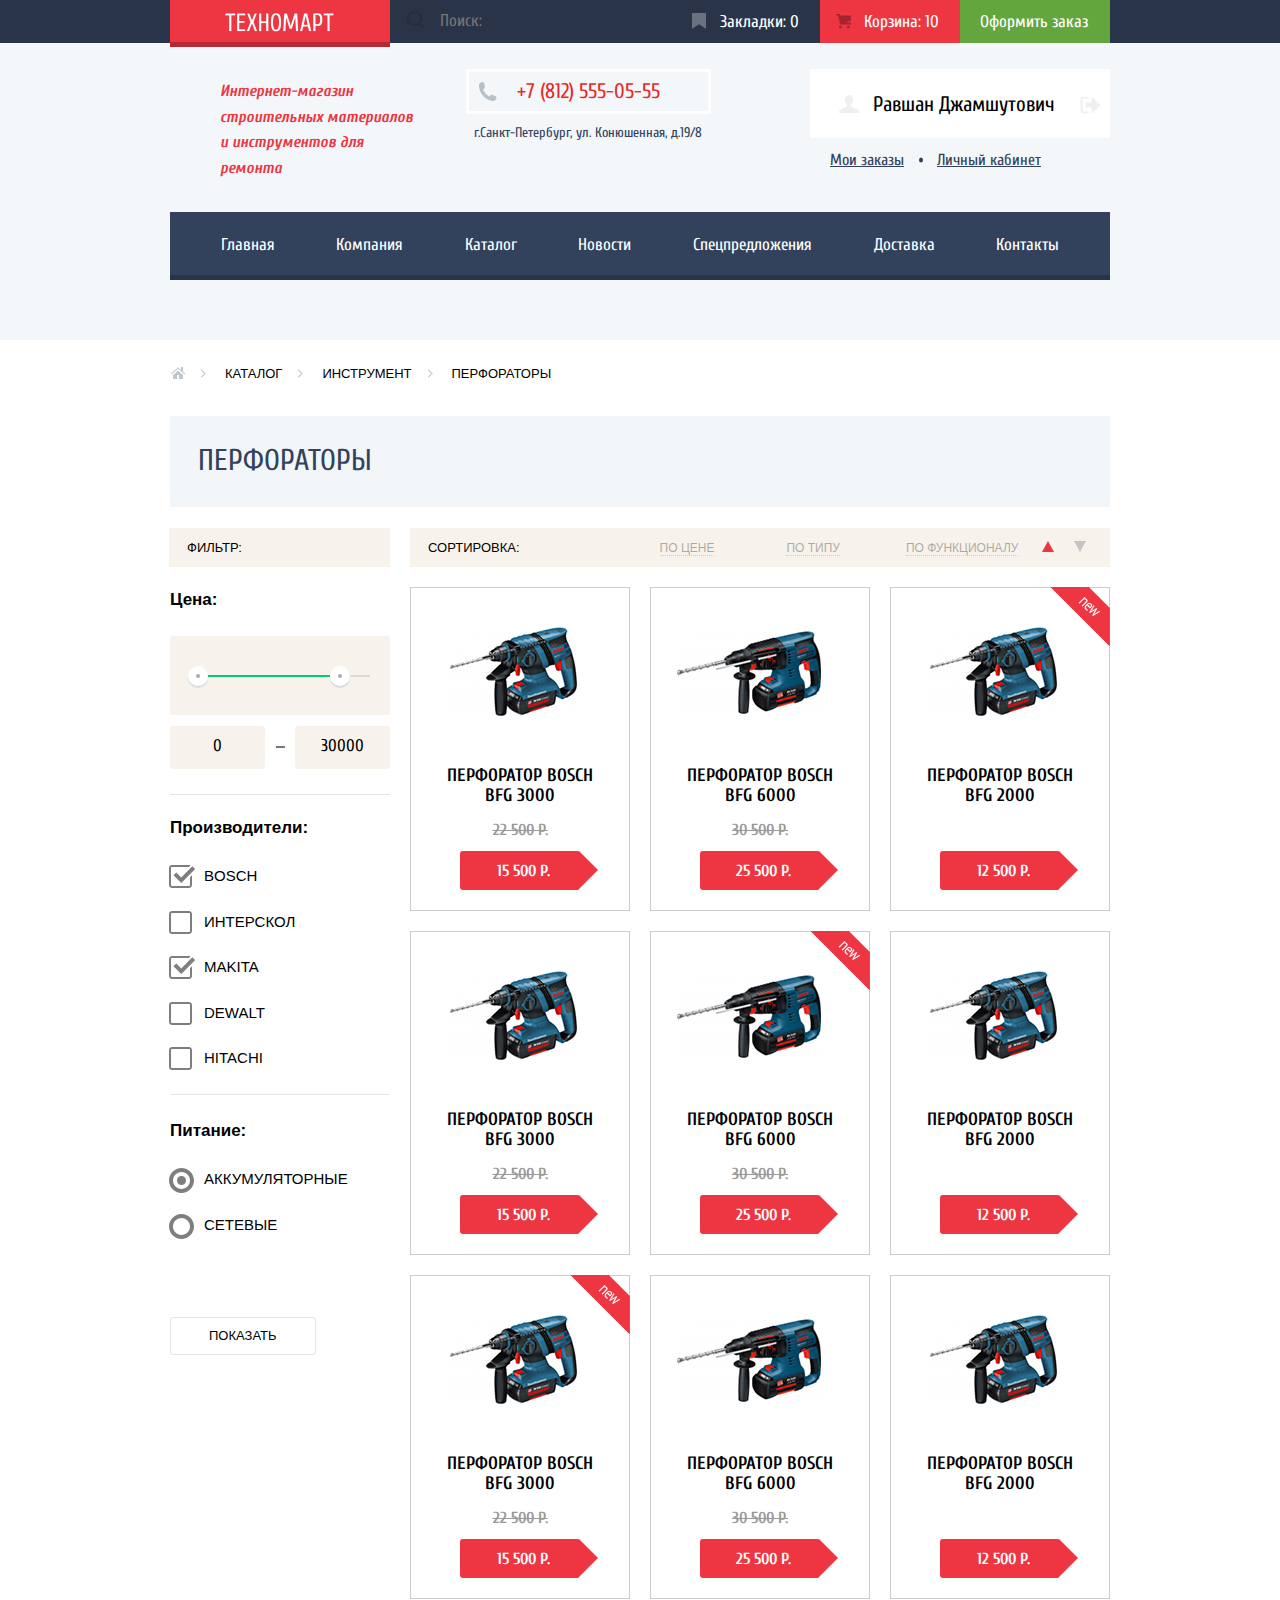
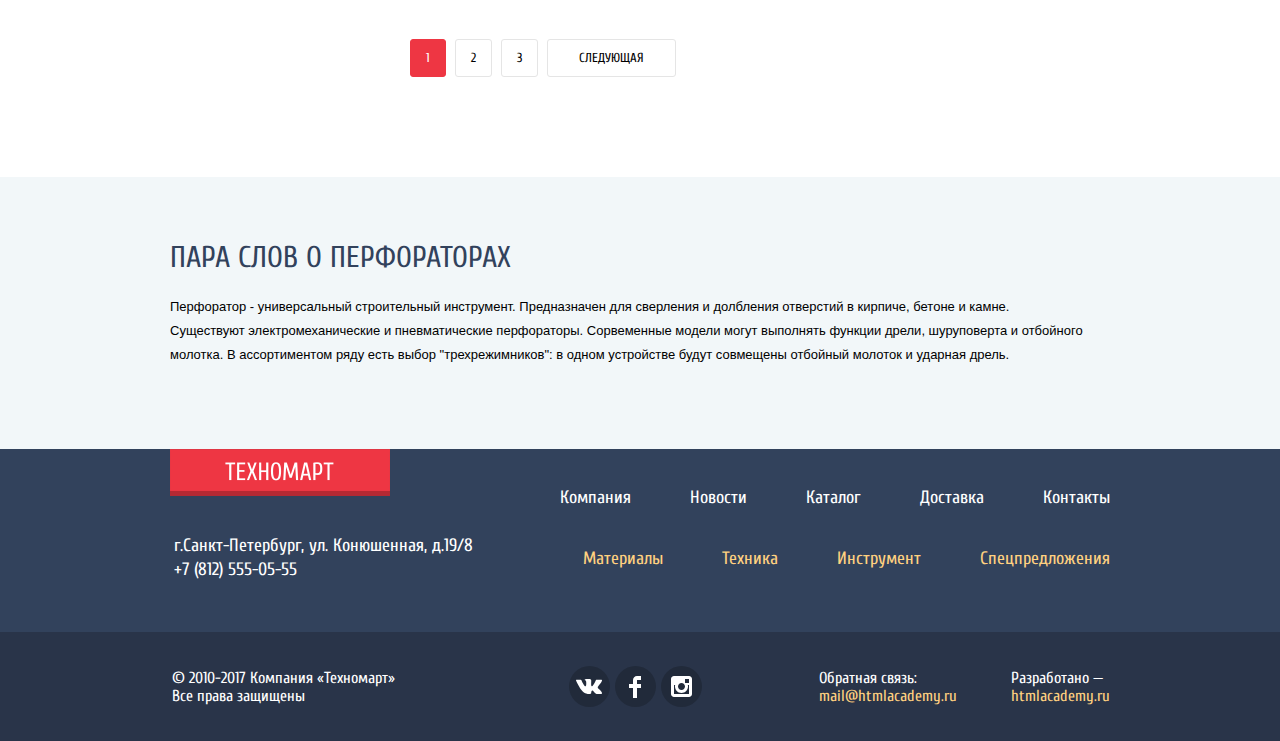
==== commit 0b03c66a: "1 попытка" ====
--- a/catalog.html
+++ b/catalog.html
@@ -5,7 +5,7 @@
   <title>HTML Academy: Техномарт</title>
   <link href="https://fonts.googleapis.com/css?family=Cuprum:400,400i,700,700&amp;PT+Sans:400,700&display=swap&subset=cyrillic" rel="stylesheet">
   <link rel="stylesheet" href="css/normalize.css">
-  <link rel="stylesheet" href="css/style.css">
+  <link rel="stylesheet" href="css/style.min.css">
 </head>
 <body>
   <header class="header">
@@ -28,7 +28,7 @@
     <div class="header-content container">
       <h1 class="header-info-title">Интернет-магазин строительных материалов и инструментов для ремонта</h1>
       <div class="header-text">
-        <span class="tel">+7 (812) 555-05-55</span>
+        <a href="tel:+78125550555" class="tel">+7 (812) 555-05-55</a>
         <p>г.Санкт-Петербург, ул. Конюшенная, д.19/8</p>
       </div>
 
@@ -424,6 +424,5 @@
         </button>
       </section>
 
-      <!-- Здесь будет javascript -->
     </body>
     </html>
--- a/css/style.min.css
+++ b/css/style.min.css
@@ -0,0 +1 @@
+html{box-sizing:border-box}*,*::before,*::after{box-sizing:inherit}body{margin:0;font-family:Cuprum,Arial,sans-serif;font-size:17px;line-height:1.5em;font-weight:400;color:#000;background-color:#fff}.visually-hidden{position:absolute;width:1px;height:1px;margin:-1px;border:0;padding:0;clip:rect(0 0 0 0);overflow:hidden}.header-user-list,.features-item,.product-list,.brands-list,.footer-navigation,.footer-social,.header-user,.about-list,.breadcrumbs,.sorting-list,.sorting-btn-list,.perforators-list,.pagination-list,.catalog-items,.filter-list,.service-list-title,.service-list-content,.header-login-list,.header-order-list{list-style:none;padding-left:0}a{text-decoration:none}h2{text-transform:uppercase}.button{display:inline-block;font:inherit;padding:14px 55px;text-align:center;color:#fff;vertical-align:middle;text-transform:uppercase;background-color:#ee3643;border-radius:3px;border:none}.button:hover{background-color:#ca2c37}.button:active{background-color:#ba2732}.title{margin-top:0;vertical-align:middle;font-size:30px;font-weight:400;color:#32425c;text-transform:uppercase}.title-catalog{background-color:#f2f6f8;padding:32px 28px 34px}.page-text{font-size:13px;line-height:24px;font-family:Cuprum,"PT Sans",sans-serif}.page-text--services{font-family:"PT Sans",sans-serif}.container{width:940px;margin:0 auto}.header{padding:0;padding-bottom:60px;background-color:#f3f7f9}.header-navigation-up a:hover,.header-navigation-up a:focus,.header-navigation-down a:hover,.header-navigation-down a:focus{background-color:#212a3a}.header-top-wrapper,.footer-top-wrapper{margin:0;padding:0;background-color:#293449}.logo{width:220px;height:47px;box-shadow:inset 0 -5px 0 0 rgba(0,0,0,0.24);background-color:#ee3643;position:relative;top:5px;margin-top:-5px}.header-navigation-up{display:flex;justify-content:space-between;margin-bottom:26px;align-items:center;font-size:17px;color:#fff;background-color:#293449}.header-search{flex-grow:1;position:relative;border:0}.header-search:hover button{opacity:1}.search-field{height:100%;font-size:17px;color:#fff;padding:11px 11px 12px 50px;background-color:#293449;border:none;outline:none}.search-field:focus{color:#000;background-color:#fff}.search-submit{position:absolute;left:17px;top:50%;transform:translateY(-50%);width:20px;height:20px;background-color:transparent;border:none;background-image:url("../img/icon-search.svg");background-repeat:no-repeat;opacity:0.3;transition:0.3s ease-in-out}.search-field:focus + .search-submit{background-image:url("../img/icon-search-active.svg");opacity:1}.bookmarks{position:relative;padding-right:21px;padding-left:44px;padding-top:8px;padding-bottom:8px}.bookmarks::before{position:absolute;top:50%;transform:translateY(-50%);left:16px;z-index:1;width:14px;height:16px;background-image:url("../img/icon-bookmark.svg");background-repeat:no-repeat;opacity:0.3;content:""}.cart{position:relative;padding-right:21px;padding-left:44px;padding-top:8px;padding-bottom:8px}.cart::before{position:absolute;top:50%;transform:translateY(-50%);left:16px;z-index:1;width:15px;height:15px;background-image:url("../img/cart-icon.svg");background-repeat:no-repeat;opacity:0.3;content:""}.cart:hover::before,.bookmarks:hover::before{opacity:1}.cart:active::before,.bookmarks:active::before{opacity:0.5}.cart:hover,.bookmarks:hover{background-color:#212a3a}.cart:active,.bookmarks:active{color:#b3b4b6;background-color:#161d29}.cart-catalog{position:relative;padding-right:21px;padding-left:44px;padding-top:9px;padding-bottom:8px;background-color:#ee3643}.cart-catalog::before{position:absolute;top:50%;transform:translateY(-50%);left:16px;z-index:1;width:15px;height:15px;background-image:url("../img/cart-icon.svg");background-repeat:no-repeat;opacity:0.3;content:""}.cart-catalog:hover::before{opacity:1}.cart-catalog:active::before{opacity:0.5}.header-navigation-up .cart-catalog:hover{background-color:#ca2c37}.header-navigation-up .cart-catalog:active{color:#b3b4b6;background-color:#ba2732}.booking{margin:0;padding-left:20px;padding-right:22px;padding-top:9px;padding-bottom:8px;vertical-align:middle;min-width:100px;background-color:#63a63e}.header-top-wrapper .booking:hover{background-color:#5fbb2d}.header-top-wrapper .booking:active{color:#b3b4b6;background-color:#518534}.header-user{display:flex;font-size:21px;line-height:21px;font-weight:400;vertical-align:middle}.header-user a{color:#000;background-color:#fff}.user-sign-up{position:relative;padding-top:14px;padding-right:28px;padding-bottom:16px;padding-left:48px;margin-right:10px}.user-sign-up:before{position:absolute;top:50%;transform:translateY(-50%);left:2px;z-index:1;width:20px;height:18px;background-image:url("../img/icon-login.svg");background-repeat:no-repeat;opacity:0.4;content:""}.user-sign-up:hover:before{opacity:1}.user-sign-up:active:before{opacity:0.4}.header-user a:hover{color:#ee3643}.header-user a:active{color:#c5c5c5}.user-register{padding:14px 27px 16px 25px}.header-content{display:flex;justify-content:space-between;margin-bottom:20px}.header-content-index{margin-bottom:27px}.header-info-title{margin-left:50px;width:196px;font-style:italic;font-size:16px;color:#ee3643}.header-text{margin:0;margin-right:50px;padding:0}.tel{display:inline-block;margin:0;margin-bottom:6px;padding:9px 48px;font-size:21px;line-height:21px;align-items:center;background-image:url("../img/icon-phone.svg");background-repeat:no-repeat;background-position:9px center;border:3px solid #fff}.header-content .tel{font-size:21px;color:#e9292a}.header-content p{margin:0;padding:0 7px;font-size:14px;text-align:center;color:#32425c}.header-login-list{position:relative;display:flex;justify-content:space-between;align-items:center;width:300px;padding:14px 10px 12px 13px;margin:0;list-style:none;background-color:#fff}.header-login-list a{display:inline-block;padding:11px 25px;font-size:21px;line-height:21px;font-weight:400;vertical-align:middle;color:#000;background-color:#fff}.header-login-list a:active{color:#c5c5c5}.header-login-list .header-login-username{position:relative;padding-left:50px;padding-right:0}.header-login-list .header-login-logout{position:relative;width:21px;height:17px;padding:0;background-color:transparent}.header-login-username::before,.header-login-logout::before{position:absolute;top:50%;transform:translateY(-50%);width:20px;background-repeat:no-repeat;background-position:center;opacity:0.3;content:""}.header-login-username::before{left:16px;height:18px;background-image:url("../img/icon-user.svg")}.header-login-logout::before{right:0;height:17px;background-image:url("../img/icon-logout.svg")}.header-login-username:hover::before,.header-login-logout:hover::before{opacity:1}.header-login-username:active:before,.header-login-logout:active::before{opacity:0.3}.header-order-list{position:relative;display:flex;align-items:center;margin:0;padding:9px 20px;padding-bottom:0;list-style:none}.header-order-list li{margin-right:15px}.header-order-list li:last-child{margin-right:0}.header-order-cabinet{position:relative;padding-left:18px}.header-order-cabinet::after{position:absolute;top:50%;transform:translateY(-50%);left:0;width:4px;height:5px;background-color:#32425c;border-radius:50%;content:""}.header-order-list a{margin:0;font-size:16px;line-height:18px;color:#32425c;text-decoration:underline}.header-order-list a:hover{color:#ee3643}.header-order-list a:active{color:#000;opacity:0.3}.header-navigation-down{display:flex;justify-content:space-around;margin:0 auto;padding:0 20px;font-size:17px;color:#fff;background-color:#32425c;border-bottom:5px solid #293449}.header-navigation-down a{padding:20px 30px 18px 30px}.header-navigation-up a,.header-navigation-down a{color:#fff}.header-navigation-down a:active{color:#a1a4a8;background-color:#1d2739}.features{padding-top:40px}.features-item{display:grid;grid-template-columns:auto auto auto;text-align:left}.features-item-title{font-size:24px}.menu-item{width:300px;height:123px;margin-bottom:20px;margin-right:20px}.menu-item h3{margin:0 0 14px;padding:0;font-size:24px;line-height:30px;font-weight:700;color:#fff}.menu-item a{display:inline-block;width:133px;padding:10px 0 8px;font:inherit;font-size:14px;line-height:18px;text-align:center;vertical-align:center;text-transform:uppercase;font-weight:400;color:#fff;background-color:rgba(0,0,0,0.1);border-radius:3px}.menu-item a:hover{background-color:rgba(0,0,0,0.2)}.menu-item a:active{background-color:rgba(0,0,0,0.3)}.materials{padding-top:21px;padding-left:22px;background-color:#ffbf47;background-image:url("../img/icon-1.svg");background-repeat:no-repeat;background-position:213px 31px}.tool{padding-top:21px;padding-left:22px;background-color:#3bbce3;background-image:url("../img/icon-2.svg");background-repeat:no-repeat;background-position:213px 31px}.technics{padding-top:21px;padding-left:22px;margin-right:0;background-color:#dc91d8;background-image:url("../img/icon-3.svg");background-repeat:no-repeat;background-position:213px 31px}.features-item .discount{padding-top:21px;padding-left:22px;background-color:#8ed78f;background-image:url("../img/icon-4.svg");background-repeat:no-repeat;background-position:213px 31px}.delivery{padding-top:21px;padding-left:22px;background-color:#ffc047;background-image:url("../img/icon-5.svg");background-repeat:no-repeat;background-position:213px 31px}.menu-slider{height:266px;background-color:silver}.slider{grid-column:1/3;grid-row:2/4;position:relative;margin-right:20px}.slider input[type="radio"]{position:absolute;top:220px;left:30px}.slider .slider-btn-2{left:230px}.slider-inner{width:620px;overflow:hidden}.slide{width:620px;margin-bottom:20px;min-height:266px}.slider-slides{display:flex;align-items:flex-end;width:200%}.slider-controls{position:absolute;top:216px;left:50%;z-index:1;transform:translateX(-50%)}.slider-controls label{display:inline-block;width:6px;height:6px;margin:0 4px;padding:0;vertical-align:middle;background-color:#fff;border:2px solid #fff;border-radius:50%;cursor:pointer}#btn-1:checked ~ .slider-controls label[for="btn-1"],#btn-2:checked ~ .slider-controls label[for="btn-2"]{background-color:#ee3643}#btn-1:checked:focus ~ .slider-controls label[for="btn-1"],#btn-2:checked:focus ~ .slider-controls label[for="btn-2"]{outline:thin dotted;outline:5px auto}#btn-1:checked ~ .slider-inner .slider-slides{transform:translate(0)}#btn-2:checked ~ .slider-inner .slider-slides{transform:translateX(-620px)}.menu-slide-drill{background-image:url("../img/photo-1.jpg");background-repeat:no-repeat}.menu-slide-perforator{background-image:url("../img/photo-2.jpg");background-repeat:no-repeat}.menu-slider-header{margin-bottom:100px;padding-top:23px;padding-left:24px;padding-right:20px;padding-bottom:20px;background-color:rgba(0,0,0,0.25)}.menu-slider-header h2{margin:0;margin-bottom:2px;padding:0;font-size:36px;line-height:36px;font-weight:700;text-transform:uppercase;color:#fff}.menu-slider-header p{margin:0;padding:0;font-size:18px;line-height:24px;font-weight:400;color:#fff}.menu-slider-header .slide-perforator{font-family:Cuprum,"PT Sans",sans-serif}.direction-buttons{position:absolute;top:120px;left:0;z-index:1;display:flex;justify-content:space-between;width:620px;margin:0;margin-bottom:58px;padding:0 26px;padding-left:30px}.direction-btn{width:28px;height:28px;margin:0;padding:0;background-color:transparent;border-width:3px;border-style:solid;border-color:#fff;border-top:none;border-right:none;outline:none;cursor:pointer}.direction-btn-right{width:28px;height:41px;background-image:url("../img/icon-left.svg");background-repeat:no-repeat;border-color:transparent;transform:rotate(180deg)}.direction-btn-left{width:28px;height:41px;background-image:url("../img/icon-left.svg");background-repeat:no-repeat;border-color:transparent}.button-link{display:inline-block;margin-left:25px;padding-top:11px;padding-left:50px;padding-right:46px;padding-bottom:9px;font:inherit;font-size:14px;line-height:18px;font-weight:400;text-transform:uppercase;text-align:center;vertical-align:middle;color:#fff;background-color:#ee3643;border-radius:3px;cursor:pointer}.button-link:hover,.button-link:focus{background-color:#ca2c37}.button-link:active{background-color:#ba2732}.main-goods{margin-top:53px;flex-direction:column}.goods{display:flex;justify-content:space-between;align-items:center;margin-bottom:20px;padding:24px 24px 28px 28px;background-color:#f9f5f0}.goods .title{margin:0;margin-top:4px;margin-right:auto;padding:0}.popular-link{width:253px}.goods .button{font-size:14px;color:#fff;background-color:#ee3643;border-radius:3px;margin-left:25px;line-height:18px}.goods .button:hover{background-color:#ca2c37}.goods .button:active{background-color:#ba2732}.catalog-items{display:flex;flex-wrap:wrap;margin:20px auto}.catalog-item{position:relative;display:inline-block;width:220px;margin-right:20px;margin-bottom:20px;line-height:18px;font-weight:700;text-align:center;border:1px solid #ccc}.catalog-item:nth-child(4n){margin-right:0}.catalog-item--inner:nth-child(4n){margin-right:20px}.catalog-item--inner:nth-child(3n){margin-right:0}.catalog-items{font-size:0}.catalog-items .special{margin-right:20px}.catalog-items .special-two{margin-right:0}.catalog-item{font-size:16px}.catalog-item .flag{position:absolute;top:-1px;right:-1px;width:60px;height:60px;text-indent:-1000px;overflow:hidden;z-index:20}.catalog-item .flag-new{background:url("../img/new.png")no-repeat 0 0}.catalog-item .actions{position:absolute;top:0;left:0;width:218px;height:158px;padding:40px 0;background-color:rgba(255,255,255,0.9);z-index:10}.catalog-item .actions .buy,.catalog-item .actions .bookmark{display:block;width:129px;margin:0 auto;margin-bottom:7px;padding:7px 0;background-color:#63a63e;border:3px solid #63a63e;border-bottom-color:#367315;border-radius:3px;color:white;font-size:14px;font-weight:400;font-family:"Cuprum",Arial,sans-serif;line-height:18px;text-decoration:none;text-transform:uppercase}.catalog-item:hover .buy{position:relative}.catalog-item:hover .buy::before{position:absolute;top:8px;left:20px;width:14px;height:14px;background-image:url("../img/cart-icon.svg");background-repeat:no-repeat;opacity:0.3;content:""}.catalog-item:hover .buy:hover{background-color:#5fbb2d}.catalog-item:hover .buy:hover:before{opacity:1}.catalog-item:hover .buy:active{background-color:#518534;border-color:#518534}.catalog-item .actions .bookmark{color:#32425c;background:white;border-bottom-color:#63a63e}.catalog-item:hover .bookmark:hover{border-color:#32425c}.catalog-item:hover .bookmark:active{border-color:#c1c6ce;color:#c1c6ce}.catalog-item .actions{display:none}.catalog-item:hover{box-shadow:0 10px 25px 0 rgba(41,52,73,0.5)}.catalog-item:hover .actions{display:block}.catalog-item .image{width:218px;height:168px}.catalog-item .image img{max-width:100%}.catalog-item .title{min-height:40px;padding:0 25px;margin-top:10px;margin-bottom:15px;font-size:18px;font-weight:700;line-height:20px;color:#000}.catalog-item .discount{min-height:20px;margin-top:15px;margin-bottom:10px;color:#999;text-decoration:line-through}.catalog-item .price{position:relative;width:120px;margin:10px auto;margin-bottom:20px;padding:11px 20px 10px 26px;color:white;background:#ee3643;border-radius:3px}.catalog-item .price:after{content:"";position:absolute;top:0;right:-37px;width:0;height:0;border:19px solid white;border-left-color:#ee3643}.service{background-color:#f2f7f9;margin-bottom:100px;padding-bottom:45px;padding-top:23px}.services-header{margin-bottom:45px}.services-container{padding:65px 0 25px;margin-bottom:78px}.services-container h2{margin:0;margin-bottom:25px;padding:0;font-size:30px;line-height:30px;font-weight:400;text-transform:uppercase;color:#000}.services-header p{margin:0;padding:0;font-size:13px;line-height:24px;font-family:"PT Sans",sans-serif;font-weight:400;color:#000}.service-slide-auto{background-image:url("../img/service-auto.png");background-position:0 0;background-repeat:no-repeat}.service-tab{display:inline-block;vertical-align:top}.service-wrapper{display:flex;justify-content:space-between}.service-list-title{position:relative;width:240px}.service-list-title::after{position:absolute;right:0;top:0;content:'';width:10px;height:279px;background-image:url("../img/separator.png");background-repeat:no-repeat}.service-item-title{padding:23px;font-size:21px;line-height:30px;font-weight:700;color:#fff;background-color:#32425c;border-bottom:1px solid #293449;border-top:1px solid #405069;cursor:pointer}.service-item-title-active{color:#336;background-color:#fff}.service-item-title:first-child{border-top:none}.service-item-title:last-child{border-bottom:none}.service-list-content{width:630px}.service-item-content{height:100%;background-position:right 0;background-repeat:no-repeat}.service-item-content-delivery{background-image:url("../img/service-auto.png")}.service-item-content-warranty{background-image:url("../img/service-guarantee.png")}.service-item-content-credit{background-image:url("../img/service-credit.png")}.service-item-content-hide{display:none}.service-item-content-heading{margin-top:0;font-size:36px;line-height:36px;font-weight:400;color:#336}.service-item-content-text{width:310px;font-family:"PT Sans",Arial,sans-serif;font-size:13px;line-height:24px;font-weight:400}.main-brand{flex-direction:column;margin-top:53px;margin-bottom:120px}.product-list{display:flex;flex-wrap:wrap;justify-content:space-between;align-items:center;margin:0;padding:0}.popular-item{width:220px;height:146px;margin-right:20px;margin-bottom:20px;cursor:pointer;outline:1px solid #eaeaea}.popular-item:nth-child(4n){margin-right:0}.popular-item:hover{box-shadow:0 10px 25px 0 rgba(41,52,73,0.5)}.popular-brand-link{display:flex;justify-content:center;align-items:center;width:220px;height:145px}.popular-brand-link:active{opacity:0.3}.about .container{display:flex;margin-bottom:87px;justify-content:space-between}.about-info{}.about-info p{font-family:"PT Sans",arial,sans-serif}.info{margin-right:100px}.about-info h2{color:#000}.about-list{margin-top:10px}.about-list-item{position:relative;margin:0 0 20px;padding:0 0 0 36px;font-size:18px;line-height:20px;color:#000}.about-list-item::before{position:absolute;top:8px;left:0;width:25px;height:2px;background-color:#ee3643;content:""}.info .popular-link{padding:14px 41px 12px;font-size:14px}.contacts .popular-link{width:auto;margin-top:87px;padding:14px 60px 12px 63px;font-size:14px}.arrow{display:inline-block;margin:0 10px;font-size:0}.arrow-up::before{border:11px solid #ee3643;border-right-width:6px;border-right-color:transparent;border-left-width:6px;border-left-color:transparent;content:"";display:inline-block;border-top-width:0}.arrow-up:hover::before{border:11px solid #231f20;border-right-width:6px;border-right-color:transparent;border-left-width:6px;border-left-color:transparent;content:"";display:inline-block;border-top-width:0}.arrow-down::before{border:11px solid #c5c5c5;border-right-width:6px;border-right-color:transparent;border-left-width:6px;border-left-color:transparent;content:"";display:inline-block;border-bottom-width:0}.arrow-down:hover::before{border:11px solid #231f20;border-right-width:6px;border-right-color:transparent;border-left-width:6px;border-left-color:transparent;content:"";display:inline-block;border-bottom-width:0}.arrow-down:active::before{border:11px solid #ee3643;border-right-width:6px;border-right-color:transparent;border-left-width:6px;border-left-color:transparent;content:"";display:inline-block;border-bottom-width:0}.breadcrumbs{display:flex;margin-top:25px;margin-bottom:25px}.homelink{position:relative;margin-right:55px}.homelink::before{position:absolute;top:-3px;left:0;width:15px;height:15px;background-image:url("../img/icon-home.svg");background-repeat:no-repeat;background-position:center;content:""}.breadlink{position:relative;display:block;margin:0;padding:0;margin-right:40px;font-size:13px;line-height:18px;font-family:"PT Sans",Arial,sans-serif;font-weight:400;text-transform:uppercase;color:#000}.breadlink::before{position:absolute;top:4.5px;left:-27px;width:7px;height:7px;background-color:transparent;border:2px solid #d0d4da;border-left:none;border-bottom:none;border-radius:2px;transform:rotate(45deg);content:""}.columns-catalog{display:flex;justify-content:space-between}.catalog{width:700px}.sorting{display:flex;width:700px;margin:0;padding:10px 14px 10px 18px;text-transform:uppercase;line-height:1.5;font-family:"PT Sans",Arial,sans-serif;font-size:13px;background-color:#f7f3ec}.sorting p{margin:0 140px 0 0;align-items:center}.sorting-list{display:flex;justify-content:space-between;margin:0 auto 0 0}.sorting-list li:first-child{margin-right:72px}.sorting-list li:nth-child(2){margin-right:66px}.sorting-list a{font-size:12px;font-family:"PT Sans",Arial,sans-serif;font-weight:400;text-transform:uppercase;color:#000;opacity:0.3;border-bottom:1px dotted #f33}.sorting-list a:hover{border-bottom:1px solid #ff3333;opacity:1}.sorting-list a:active{border-bottom:none;opacity:1;color:#f33}.sorting-btn-list{display:flex;margin:0}.perforators-list{display:flex;flex-wrap:wrap}.perforators-list li{margin-right:20px}.perforators-list li:nth-child(3n){margin-right:0}.pagination-list{display:flex}.about-product{padding-top:68px;padding-bottom:69px;background-color:#f2f7f9}.about-product-text{font-family:"PT Sans",Arial,sans-serif;font-size:13px;line-height:24px}.pagination-list{display:flex;margin:0;padding:0;margin-bottom:100px}.pagination-list a{display:block;margin-right:9px;padding:9px 15px;font-size:13px;line-height:18px;font-weight:400;text-align:center;text-transform:uppercase;color:#000;background-color:transparent;border:1px solid #e5e5e5;border-radius:3px}.pagination-list .paginator-next-page{padding:9px 31px}.pagination-list .active-page{color:#fff;background-color:#ee3643;border-color:#ee3643}.pagination-list a:hover,.pagination-list a:focus{color:#000;background-color:transparent;border-color:#bdc6ca}.pagination-list a:active{color:#000;background-color:transparent;border-color:#ee3643}.filters{width:220px}.filter{margin:0;padding:0;border:none}.filter-range{width:220px}.filter-title{margin:0;margin-left:-1px;margin-bottom:20px;padding:10px 14px 10px 18px;font-family:"PT Sans",Arial,sans-serif;font-size:13px;line-height:1.5;text-transform:uppercase;background-color:#f7f3ec}.price-legend{margin-bottom:23px;font-weight:700;font-family:"PT Sans",Arial,sans-serif}.price-controls{position:relative;width:220px;height:79px;margin-bottom:11px;background-color:#f7f3ec;border-radius:3px}.price-wrapper{display:flex;justify-content:space-between;align-items:center;padding-bottom:25px;border-bottom:1px solid #e5e5e5;margin-bottom:20px}.scale{position:absolute;top:50%;left:50%;width:180px;height:2px;background-color:#d7dcde;transform:translate(-50%)}.scale::after{position:absolute;content:"";top:0;left:0;width:150px;height:2px;background-color:#00ca74;content:""}.range-toggle{position:absolute;top:30px;width:20px;height:20px;background-color:#fff;border-radius:50%;box-shadow:0 2px 1px 0 #d7dcde;cursor:pointer}.range-toggle-min{left:18px}.range-toggle-max{left:160px}.range-toggle::after{position:absolute;top:8px;left:8px;width:4px;height:4px;background-color:#ababab;border-radius:50%;content:""}.price-catalog{position:relative}.price-catalog::before{position:absolute;top:50%;transform:translateY(-50%);left:106px;width:9px;height:1px;background-color:#000;box-shadow:-1px 0 0 0 #d8d8d8;content:""}.range-input{width:95px;margin:0;margin-right:26px;padding:11px 11px 14px 11px;font:inherit;font-size:17px;line-height:18px;text-align:center;background-color:#f7f3ec;border:none;border-radius:3px}.range-input-max{position:relative;margin-right:0}.filter-list{margin:0;padding:0}.filter-option{margin:0;margin-bottom:20px;padding:0}.filter-option label{position:relative;margin-left:34px;font-family:"PT Sans",Arial,sans-serif;text-transform:uppercase;font-size:15px;line-height:20px;font-weight:400;color:#000;cursor:pointer}.filter-option label::before{position:absolute;top:-2px;left:-35px;width:26px;height:26px;color:#ccc;background-repeat:no-repeat;background-size:auto;content:"";opacity:0.5}.filter-option-checkbox label::before{background-image:url("../img/checkbox-off.svg")}.filter-option-checkbox input:checked + label::before{background-image:url("../img/checkbox-on.svg")}.filter-option-radio label::before{background-image:url("../img/radio-off.svg")}.filter-option-radio input:checked + label::before{background-image:url("../img/radio-on.svg")}.filter-option input:disabled + label::before{opacity:0.1}.filter-option input:checked:focus + label::before,.filter-option-checkbox input:focus + label::before{outline:thin dotted;outline:5px auto}.filter-manufacturers{position:relative;margin-bottom:27px}.filter-manufacturers::after{position:absolute;bottom:-4px;left:0;width:220px;height:1px;background-color:#e5e5e5;content:""}.filter-power{margin-bottom:60px}.filter-button{margin:0;padding:9px 38px;font-size:13px;line-height:18px;font-family:"PT Sans",Arial,sans-serif;text-transform:uppercase;color:#000;background-color:transparent;border:1px solid #e5e5e5;border-radius:3px;cursor:pointer}.filter-button:hover{border-color:#bdc6ca}.filter-button:hover{color:#fff;background-color:#e5e5e5;border-color:#fff}.filter-button:active{border-color:#ee3643}.modal-order{position:fixed;top:25%;left:50%;z-index:5;display:none;width:620px;min-height:275px;padding:0;background-color:#fff;border-top:7px solid #ff5358;box-shadow:0 10px 20px 5px rgba(0,0,0,0.5);transform:translateX(-50%)}.modal-order .modal-fieldset{margin-top:65px;margin-bottom:70px}.modal-order h2{position:relative;width:460px;margin:0 auto;padding-left:100px;font-size:30px;line-height:30px;font-family:Cuprum,"PT Sans",sans-serif;font-weight:400;text-transform:none;color:#000}.modal-order h2::before{position:absolute;top:-16px;left:0;width:66px;height:66px;background-image:url("../img/form-icon.svg");background-repeat:no-repeat;background-position:center;content:""}.order-btn-wrapper{padding-top:37px;padding-bottom:37px;background-color:#f1f1f1}.order-btn-container{display:flex;justify-content:space-between;align-items:center;width:460px;margin:0 auto}.order-btn{display:block;width:220px;padding:14px 0;font-size:14px;line-height:18px;font-family:Cuprum,"PT Sans",sans-serif;font-weight:400;text-transform:uppercase;text-align:center;color:#fff;background-color:#ee3643;border:none;border-radius:3px;-webkit-appearance:initial}.continue-btn{margin-left:auto;color:#000;background-color:#fff}.continue-btn:hover,.continue-btn:focus{color:#ee3643;background-color:#fff}.order-btn-container .continue-btn:active{color:#c5c5c5;background-color:#fff}.modal{position:fixed;color:#000;background-color:#fff;background-position:0 0;box-shadow:0 10px 20px 5px rgba(0,0,0,0.5);border-top:7px solid #ff5358}.modal-feedback{box-sizing:border-box;top:50%;left:50%;display:none;width:620px;transform:translate(-50%,-50%);padding:50px 80px}.modal-show{display:block}.modal-row-wrapper{display:flex;justify-content:space-between}.feedback-form label{font-size:18px;line-height:18px;font-family:"Cuprum",PT-Sans,sans-serif;font-weight:400}.feedback-form p{margin:0;margin-bottom:10px}.modal-row-wrapper p{width:48%}.feedback-form input[type="text"],.feedback-form input[type="email"],.feedback-form textarea{box-sizing:border-box;width:100%;padding:8px 15px;font:inherit;color:#000;text-transform:inherit;background-color:#fff;border:2px solid #dee3e4}.modal-close{position:absolute;top:9px;right:9px;width:30px;height:30px;background-color:#fff;background:transparent;border:none;cursor:pointer}.modal-close::before,.modal-close::after{content:"";position:absolute;top:8px;width:25px;height:4px;background-color:#f33}.modal-close::before{left:0}.modal-close::after{right:5px}.modal-close::before{transform:rotate(45deg)}.modal-close::after{transform:rotate(-45deg)}.modal-feedback .button{width:100%;color:#fff;background-color:#ee3643}.modal-feedback .button:hover,.modal-feedback .button:focus{background-color:#ca2c37}.modal-map{box-shadow:none;display:none;top:50%;left:50%;width:940px;height:476px;border-top:none;transform:translate(-50%,-40%)}.modal-map-show{display:block;z-index:111}.modal-map p{margin:0;padding:0}.footer-top-wrapper{min-width:1200px}.footer-menu{padding-bottom:50px;background-color:#32425c}.footer-container{display:flex}.footer-contacts{width:380px;font-size:18px;line-height:24px;color:#fff}.footer-contacts p{margin:0;padding:0;padding-left:4px}.footer-logo{display:block;width:220px;margin:0;margin-right:172px;margin-bottom:32px;padding:0;font-size:30px;line-height:30px;font-weight:400;text-align:center;text-transform:uppercase;color:#fff}.footer-logo:hover,.footer-logo:focus{background-color:#ca2c37}.footer-logo:active{background-color:#ba2732}.footer-menu-container{width:560px;padding-top:36px}.footer-list{display:-webkit-box;display:-ms-flexbox;display:flex;justify-content:flex-end;width:560px;margin:0;padding:0;list-style:none}.footer-menu-list{margin-bottom:35px}.footer-list li{margin-left:59px}.footer-list a{font-size:18px;line-height:24px;font-weight:400;color:#fff}.footer-products-list a{color:#ffd180}.footer-list a:hover,.footer-list a:focus{text-decoration:underline}.footer-list a:active{text-decoration:none;opacity:0.5}.footer-social{background-color:#293449}.social-wrapper{display:flex;padding-top:30px;padding-bottom:30px;padding-left:2px}.social-text{margin:0;margin-top:7px;padding:0;font-size:16px;line-height:18px;color:#fff}.social-copyright{margin-right:160px}.social-link-list{display:flex;margin:0;margin-right:115px;padding:0;list-style:none}.social-link{display:block;width:41px;height:41px;margin:4px 2.5px;background-color:#212a3a;background-image:url("../img/vk-icon.svg");background-repeat:no-repeat;background-position:center;border-radius:50%}.social-fb{background-image:url("../img/fb-icon.svg")}.social-insta{background-image:url("../img/insta-icon.svg")}.social-link:hover,.social-link:focus{background-color:#ee3643}.social-feedback-link{margin:0;color:#ffd180}.social-feedback-link:hover,.social-feedback-link:focus{text-decoration:underline}.social-feedback-link:active{text-decoration:none;color:#ee3643}.feedback-first-col{margin-right:54px}
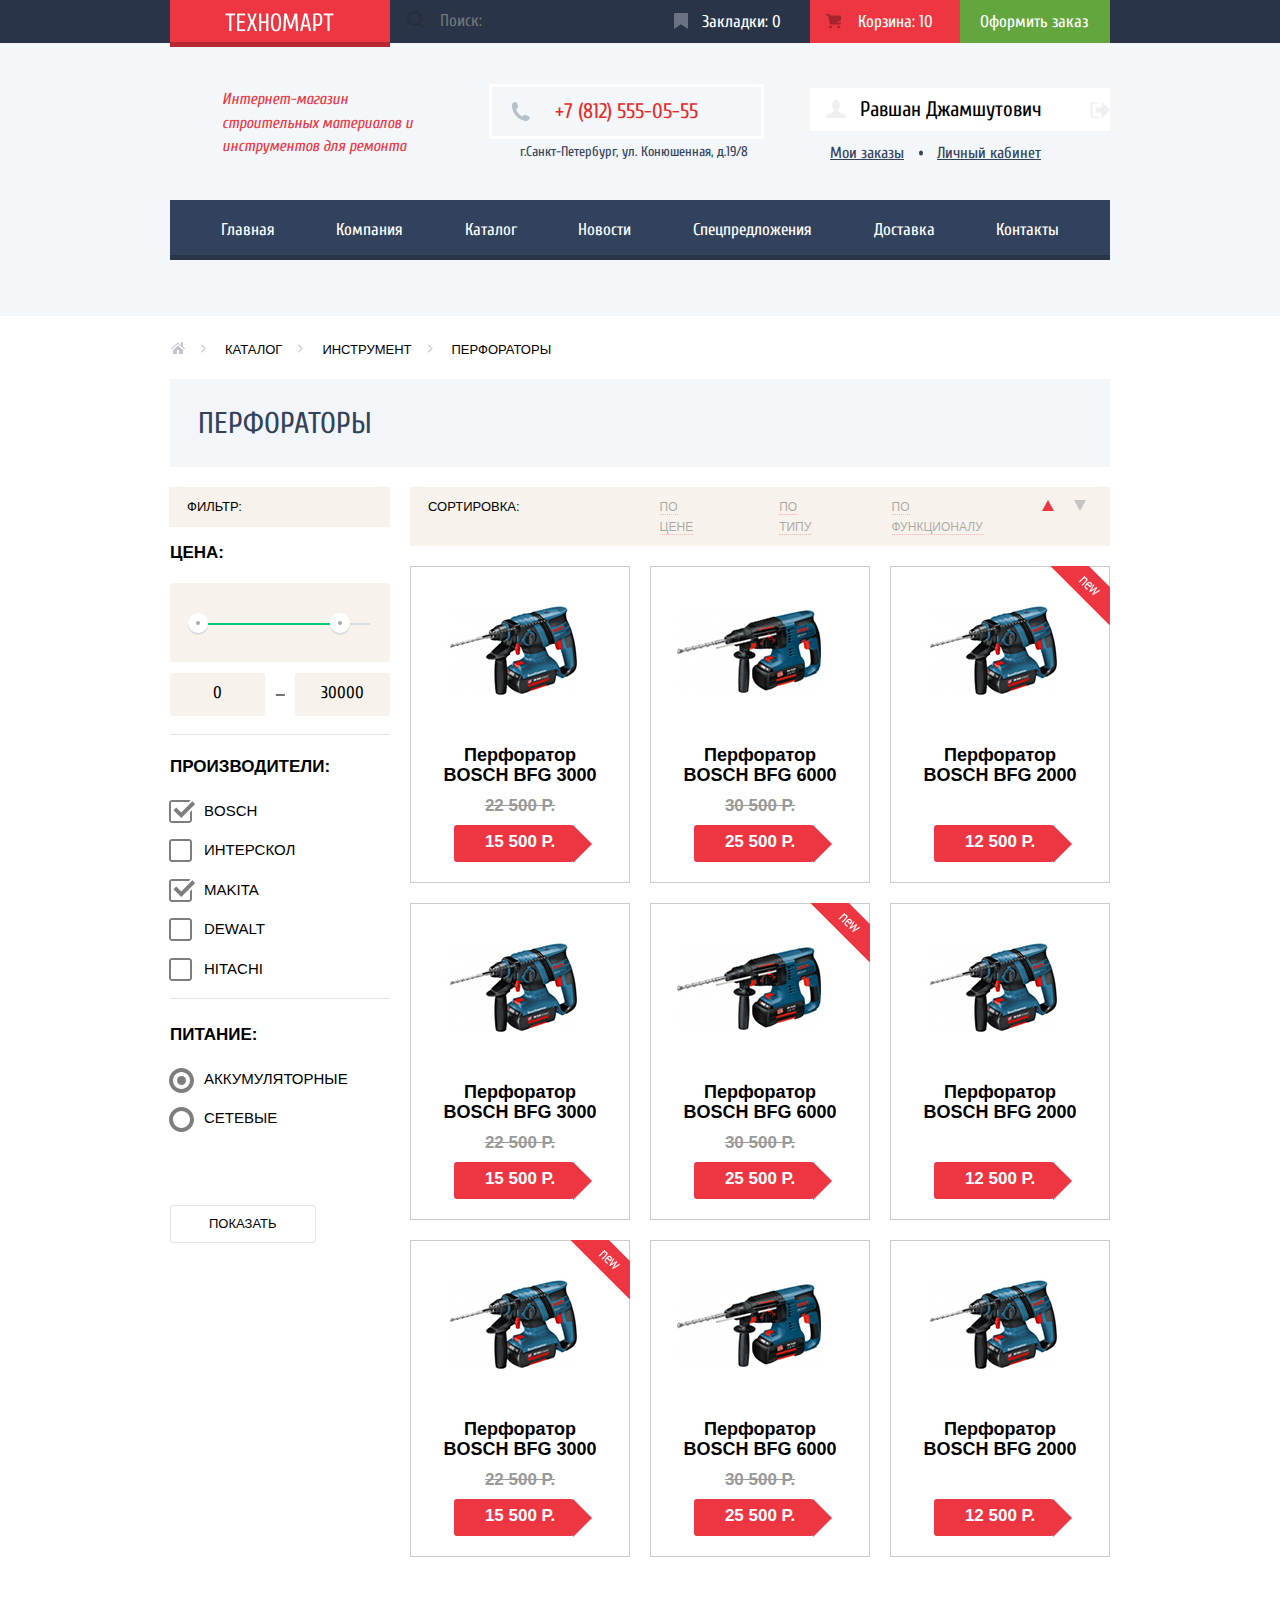
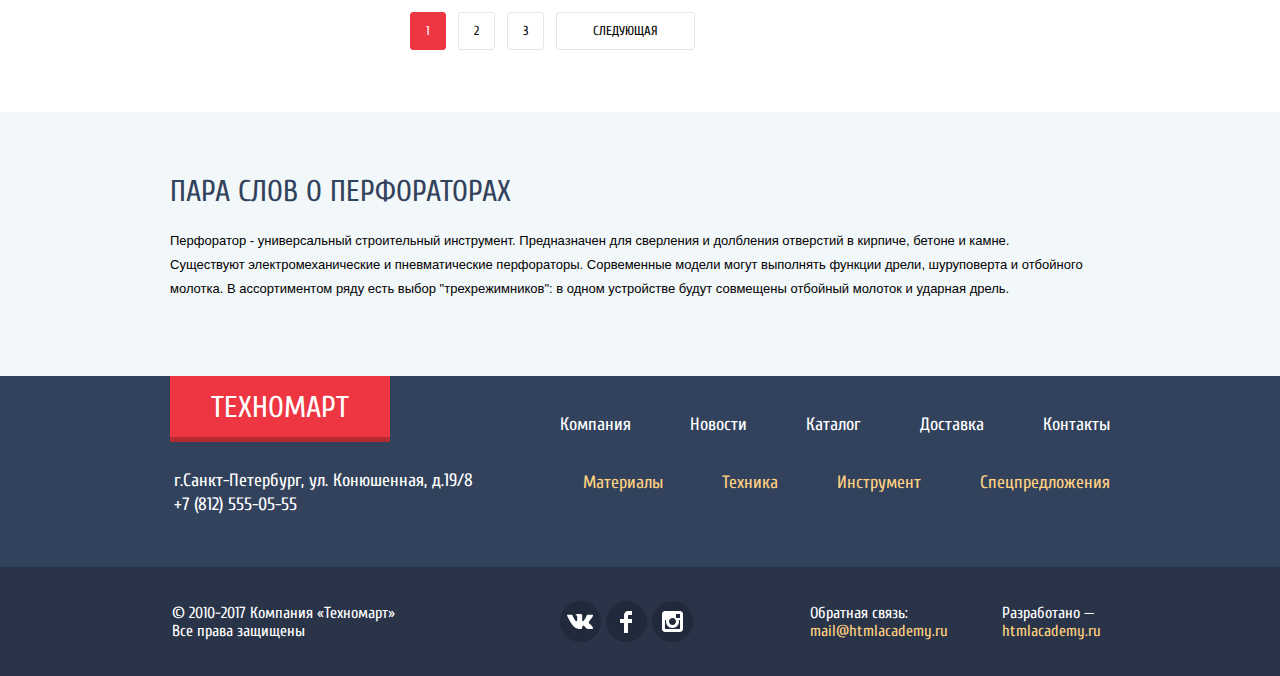
==== commit c663f55b: "2 попытка" ====
--- a/catalog.html
+++ b/catalog.html
@@ -5,13 +5,13 @@
   <title>HTML Academy: Техномарт</title>
   <link href="https://fonts.googleapis.com/css?family=Cuprum:400,400i,700,700&amp;PT+Sans:400,700&display=swap&subset=cyrillic" rel="stylesheet">
   <link rel="stylesheet" href="css/normalize.css">
-  <link rel="stylesheet" href="css/style.min.css">
+  <link rel="stylesheet" href="css/style.css">
 </head>
 <body>
   <header class="header">
     <!-- 1. Верхнее меню -->
     <div class="header-top-wrapper">
-      <nav class="header-navigation-up container">
+      <nav class="header-navigation-up header-navigation-up-container container">
         <a  class="logo" href="index.html">
           <img src="img/logo.png" width="220" height="47" alt="Логотип сайта «Техномарт»">
         </a>
@@ -19,16 +19,16 @@
           <input class="search-field" type="text" name="header-search" placeholder="Поиск:">
           <button class="search-submit" type="submit"></button>
         </form>
-        <a class="bookmarks" href="#">Закладки: 0</a>
+        <a class="bookmarks bookmarks-catalog" href="#">Закладки: 0</a>
         <a class="cart-catalog" href="#">Корзина: 10</a>
         <a class="booking" href="#">Оформить заказ</a>
       </nav>
     </div>
     <!-- 2. Строчка с формой входа -->
-    <div class="header-content container">
+    <div class="header-content header-content-catalog container">
       <h1 class="header-info-title">Интернет-магазин строительных материалов и инструментов для ремонта</h1>
-      <div class="header-text">
-        <a href="tel:+78125550555" class="tel">+7 (812) 555-05-55</a>
+      <div class="header-text header-text-catalog">
+        <a href="tel:+78125550555" class="tel tel-catalog">+7 (812) 555-05-55</a>
         <p>г.Санкт-Петербург, ул. Конюшенная, д.19/8</p>
       </div>
 
@@ -55,7 +55,7 @@
 
     </div>
     <!-- 3. Основная навигация -->
-    <nav class="header-navigation-down container">
+    <nav class="header-navigation-down header-navigation-down-container container">
       <a class="header-navigation-first" href="index.html">Главная</a>
       <a href="#">Компания</a>
       <a href="catalog.html">Каталог</a>
@@ -83,7 +83,7 @@
         <a class="breadlink">Перфораторы</a>
       </li>
     </ul>
-    <div class="container">
+    <div class="container main-catalog">
       <h1 class="title title-catalog">Перфораторы</h1>
       <div class="columns-catalog">
         <section class="filters">
@@ -178,7 +178,7 @@
 
           <h3 class="visually-hidden">Список перфораторов</h3>
 
-          <ul class="catalog-items">
+          <ul class="catalog-items catalog-items-catalog">
 
             <li class="catalog-item catalog-item--inner">
               <div class="actions">
@@ -327,9 +327,7 @@
         <h2 class="visually-hidden">Контакты и меню сайта</h2>
         <div class="footer-container container">
           <div class="footer-contacts">
-            <a  class="footer-logo" href="index.html">
-              <img src="img/logo.png" width="220" height="47" alt="Логотип сайта «Техномарт»">
-            </a>
+            <a  class="footer-logo" href="index.html">Техномарт</a>
             <p>
               г.Санкт-Петербург, ул. Конюшенная, д.19/8<br>
               +7 (812) 555-05-55
@@ -419,10 +417,28 @@
             <a class="order-btn continue-btn close-btn">Продолжить покупки</a>
           </div>
         </div>
-        <button class="modal-close close-btn" type="button">
+        <button class="modal-close modal-close-order close-btn" type="button">
           <span class="visually-hidden">Закрыть форму форму заказа</span>
         </button>
       </section>
-
-    </body>
-    </html>
+      <script>
+
+        var bay = document.querySelectorAll('.buy');
+        var order = document.querySelector('.modal-order');
+        var orderclose = document.querySelector('.modal-close-order');
+
+        bay.addEventListener('click', function (evt) {
+        //отменяет действие по умолчанию
+        evt.preventDefault();
+        // Найдем модальное окно
+        order.classList.add('modal-order-show');
+        });
+
+        // Закрываем модальное окно
+        orderclose.addEventListener('click', function (evt) {
+          evt.preventDefault();
+          order.classList.remove('modal-order-show');
+        });
+      </script>
+  </body>
+</html>
--- a/css/style.css
+++ b/css/style.css
@@ -0,0 +1,2633 @@
+html {
+  box-sizing: border-box;
+}
+
+*,
+*::before,
+*::after {
+  box-sizing: inherit;
+}
+
+body {
+  margin: 0;
+
+  font-family: Cuprum, Arial, sans-serif;
+  font-size: 17px;
+  line-height: 1.5em;
+  font-weight: 400;
+  color: #000000;
+
+  background-color: #ffffff;
+}
+
+.visually-hidden {
+  position: absolute;
+  width: 1px;
+  height: 1px;
+  margin: -1px;
+  border: 0;
+  padding: 0;
+  clip: rect(0 0 0 0);
+  overflow: hidden;
+}
+
+.header-user-list,
+.features-item-up,
+.features-item-right-list,
+.product-list,
+.brands-list,
+.footer-navigation,
+.footer-social,
+.header-user,
+.about-list,
+.breadcrumbs,
+.sorting-list,
+.sorting-btn-list,
+.perforators-list,
+.pagination-list,
+.catalog-items,
+.filter-list,
+.service-list-title,
+.service-list-content,
+.header-login-list,
+.header-order-list {
+  list-style: none;
+  padding-left: 0;
+}
+
+a {
+  text-decoration: none;
+}
+
+h2 {
+  text-transform: uppercase;
+}
+
+.button {
+  display: inline-block;
+
+  font: inherit;
+  padding: 13px 55px;
+
+  text-align: center;
+  color: #ffffff;
+  vertical-align: middle;
+  text-transform: uppercase;
+
+  background-color: #ee3643;
+  border-radius: 3px;
+  border: none;
+}
+
+.button:hover {
+  background-color: #ca2c37;
+}
+
+.button:active {
+  background-color: #ba2732;
+}
+
+.title {
+  margin-top: 0;
+  vertical-align: middle;
+  font-size: 30px;
+  font-weight: 400;
+  color: #32425c;
+  text-transform: uppercase;
+}
+
+.title-catalog {
+  background-color: #f2f6f8;
+  padding: 32px 28px 30px;
+}
+
+.page-text {
+  font-size: 13px;
+  line-height: 24px;
+  font-family: Cuprum, "PT Sans", sans-serif;
+}
+
+.page-text--services {
+  font-family: "PT Sans", sans-serif;
+}
+
+.container {
+  width: 940px;
+  margin: 0 auto;
+}
+
+/* Разметка header */
+
+.header {
+  padding: 0;
+  padding-bottom: 60px;
+
+  background-color: #f3f7f9;
+}
+
+.header-navigation-up a:hover,
+.header-navigation-up a:focus,
+.header-navigation-down a:hover,
+.header-navigation-down a:focus {
+  background-color: #212a3a;
+}
+
+/* Верхняя часть header */
+.header-top-wrapper,
+.footer-top-wrapper {
+  margin: 0;
+  padding: 0;
+
+  background-color: #293449;
+}
+
+.logo {
+  width: 220px;
+  height: 47px;
+  box-shadow: inset 0px -5px 0 0 rgba(0, 0, 0, 0.24);
+  background-color: #ee3643;
+  position: relative;
+  top: 5px;
+  margin-top: -5px;
+}
+
+.header-navigation-up {
+  display: flex;
+  justify-content: space-between;
+  margin-bottom: 26px;
+  align-items: center;
+
+  font-size: 17px;
+  color: #ffffff;
+
+  background-color: #293449;
+}
+
+.header-navigation-up-container {
+  margin-bottom: 35px;
+}
+
+.header-search {
+  flex-grow: 1;
+  position: relative;
+  border: 0;
+}
+
+.header-search:hover button {
+  /*transform: scale(1.1);*/
+  opacity: 1;
+}
+
+.search-field {
+  height: 100%;
+
+  font-size: 17px;
+  color: #ffffff;
+  padding: 11px 11px 12px 50px;
+
+  background-color: #293449;
+  border: none;
+  outline: none;
+}
+
+.search-field:focus {
+  color: #000;
+
+  background-color: #fff;
+}
+
+.search-submit {
+  position: absolute;
+  left: 17px;
+  top: 50%;
+  transform: translateY(-50%);
+  width: 20px;
+  height: 20px;
+
+  background-color: transparent;
+  border: none;
+  background-image: url("../img/icon-search.svg");
+  background-repeat: no-repeat;
+
+  opacity: 0.3;
+  transition: 0.3s ease-in-out;
+}
+
+.search-field:focus + .search-submit {
+  background-image: url("../img/icon-search-active.svg");
+
+  opacity: 1;
+}
+
+.bookmarks {
+  position: relative;
+  padding-right: 34px;
+  padding-left: 44px;
+  padding-top: 8px;
+  padding-bottom: 8px;
+}
+
+.bookmarks-catalog {
+  padding-right: 29px;
+}
+
+.bookmarks::before {
+  position: absolute;
+  top: 50%;
+  transform: translateY(-50%);
+  left: 16px;
+  z-index: 1;
+  width: 14px;
+  height: 16px;
+
+  background-image: url("../img/icon-bookmark.svg");
+  background-repeat: no-repeat;
+
+  opacity: 0.3;
+  content: "";
+}
+
+.cart {
+  position: relative;
+  padding-right: 30px;
+  padding-left: 44px;
+  padding-top: 8px;
+  padding-bottom: 8px;
+}
+
+.cart::before {
+  position: absolute;
+  top: 50%;
+  transform: translateY(-50%);
+  left: 12px;
+  z-index: 1;
+  width: 15px;
+  height: 15px;
+
+  background-image: url("../img/cart-icon.svg");
+  background-repeat: no-repeat;
+
+  opacity: 0.3;
+  content: "";
+}
+
+.cart:hover::before,
+.bookmarks:hover::before {
+  opacity: 1;
+}
+
+.cart:active::before,
+.bookmarks:active::before {
+  opacity: 0.5;
+}
+
+.cart:hover,
+.bookmarks:hover {
+  background-color: #212a3a;
+}
+
+.cart:active,
+.bookmarks:active {
+  color: #b3b4b6;
+  background-color: #161d29;
+}
+
+.cart-catalog {
+  position: relative;
+  padding-right: 27px;
+  padding-left: 48px;
+  padding-top: 9px;
+  padding-bottom: 8px;
+
+  background-color: #ee3643;
+}
+
+.header-navigation-up .cart-catalog:hover {
+  background-color: #ca2c37;
+}
+
+.cart-catalog:active {
+  color: #b3b4b6;
+  background-color: #ba2732;
+}
+
+.cart-catalog::before {
+  position: absolute;
+  top: 50%;
+  transform: translateY(-50%);
+  left: 16px;
+  z-index: 1;
+  width: 15px;
+  height: 15px;
+
+  background-image: url("../img/cart-icon.svg");
+  background-repeat: no-repeat;
+
+  opacity: 0.3;
+  content: "";
+}
+
+.cart-catalog:hover::before {
+  opacity: 1;
+}
+
+.cart-catalog:active::before {
+  opacity: 0.5;
+}
+
+
+
+.booking {
+  margin: 0;
+  padding-left: 20px;
+  padding-right: 22px;
+  padding-top: 9px;
+  padding-bottom: 8px;
+  vertical-align: middle;
+  min-width: 100px;
+
+  background-color: #63a63e;
+}
+
+.header-top-wrapper .booking:hover {
+  background-color: #5fbb2d;
+}
+
+.header-top-wrapper .booking:active {
+  color: #b3b4b6;
+  background-color: #518534;
+}
+
+.header-user {
+  display: flex;
+  margin-top: 31px;
+  font-size: 21px;
+  line-height: 21px;
+  font-weight: 400;
+  vertical-align: middle;
+}
+
+.header-user a {
+  color: #000;
+  background-color: #ffffff;
+}
+
+.user-sign-up {
+  position: relative;
+  padding-top: 14px;
+  padding-right: 28px;
+  padding-bottom: 16px;
+  padding-left: 48px;
+  margin-right: 7px;
+}
+
+.user-sign-up:before {
+  position: absolute;
+  top: 50%;
+  transform: translateY(-50%);
+  left: 14px;
+  z-index: 1;
+  width: 20px;
+  height: 18px;
+
+  background-image: url("../img/icon-login.svg");
+  background-repeat: no-repeat;
+
+  opacity: 0.4;
+  content: "";
+}
+
+.user-sign-up:hover:before {
+  opacity: 1;
+}
+
+.user-sign-up:active:before {
+  opacity: 0.4;
+}
+
+.header-user a:hover {
+  color: #ee3643;
+}
+
+.header-user a:active {
+  color: #c5c5c5;
+}
+
+.user-register {
+  padding: 14px 27px 16px 25px;
+  margin-right: -3px;
+}
+
+/* Центральная часть header */
+
+.header-content {
+  display: flex;
+  justify-content: space-between;
+  margin-bottom: 20px;
+}
+
+.header-content-index {
+  margin-bottom: 36px;
+}
+
+.header-content-catalog {
+  margin-bottom: 31px;
+}
+
+.header-info-title {
+  margin-left: 52px;
+  width: 210px;
+
+  font-style: italic;
+  font-size: 16px;
+  font-weight: 400;
+  line-height: 1.47;
+  color: #ee3643;
+}
+
+.header-text {
+  margin: 0;
+  margin-right: 50px;
+  padding: 0;
+}
+
+.header-text-catalog {
+  margin: 0;
+  margin-top: 6px;
+  padding: 0;
+}
+
+.tel {
+  display: inline-block;
+  margin: 0;
+  margin-top: 15px;
+  margin-bottom: 0;
+  margin-left: 48px;
+  padding: 13px 60px;
+  padding-left: 78px;
+
+  font-size: 21px;
+  line-height: 21px;
+  align-items: center;
+
+  background-image: url("../img/icon-phone.svg");
+  background-repeat: no-repeat;
+  background-position: 19px center;
+  border: 3px solid #ffffff;
+}
+
+.tel-catalog {
+  margin-left: 10px;
+  margin-top: 0;
+  padding: 14px 63px;
+}
+
+.header-content .tel {
+  font-size: 21px;
+  color: #e9292a;
+}
+
+.header-content p {
+  display: block;
+  margin: 0;
+  margin-left: 26px;
+  padding: 0 7px;
+
+  font-size: 14px;
+  text-align: center;
+  color: #32425c;
+}
+
+.header-login {
+  margin-top: 10px;
+}
+
+.header-login-list {
+  position: relative;
+
+  display: flex;
+  justify-content: space-between;
+  align-items: center;
+
+  width: 300px;
+  padding: 0;
+  margin: 0;
+  list-style: none;
+
+  background-color: #ffffff;
+}
+
+.header-login-list a {
+  display: inline-block;
+  padding: 11px 25px;
+
+  font-size: 21px;
+  line-height: 21px;
+  font-weight: 400;
+  vertical-align: middle;
+  color: #000000;
+
+  background-color: #ffffff;
+}
+
+.header-login-list a:active {
+  color: #c5c5c5;
+}
+
+.header-login-list .header-login-username {
+  position: relative;
+
+  padding-left: 50px;
+  padding-right: 0;
+}
+
+.header-login-list .header-login-logout {
+  position: relative;
+
+  width: 21px;
+  height: 17px;
+  padding: 0;
+
+  background-color: transparent;
+}
+
+.header-login-username::before,
+.header-login-logout::before {
+  position: absolute;
+  top: 50%;
+  transform: translateY(-50%);
+  width: 20px;
+
+  background-repeat: no-repeat;
+  background-position: center;
+
+  opacity: 0.3;
+  content: "";
+}
+
+.header-login-username::before {
+  left: 16px;
+
+  height: 18px;
+  background-image: url("../img/icon-user.svg");
+}
+
+.header-login-logout::before {
+  right: 0;
+
+  height: 17px;
+  background-image: url("../img/icon-logout.svg");
+}
+
+.header-login-username:hover::before,
+.header-login-logout:hover::before {
+  opacity: 1;
+}
+
+.header-login-username:active:before,
+.header-login-logout:active::before {
+  opacity: 0.3;
+}
+
+.header-order-list {
+  position: relative;
+
+  display: flex;
+  align-items: center;
+  margin: 0;
+  padding: 9px 20px;
+  padding-bottom: 0;
+
+  list-style: none;
+}
+
+.header-order-list li {
+  margin-right: 15px;
+}
+
+.header-order-list li:last-child {
+  margin-right: 0;
+}
+
+.header-order-cabinet {
+  position: relative;
+  padding-left: 18px;
+}
+
+.header-order-cabinet::after {
+  position: absolute;
+  top: 50%;
+  transform: translateY(-50%);
+  left: 0;
+  width: 4px;
+  height: 5px;
+
+  background-color: #32425c;
+  border-radius: 50%;
+
+  content: "";
+}
+
+.header-order-list a {
+  margin: 0;
+
+  font-size: 16px;
+  line-height: 18px;
+  color: #32425c;
+  text-decoration: underline;
+}
+
+.header-order-list a:hover {
+  color: #ee3643;
+}
+
+.header-order-list a:active {
+  color: #000000;
+  opacity: 0.3;
+}
+
+/* Нижняя часть header */
+
+.header-navigation-down {
+  display: flex;
+  justify-content: space-around;
+  margin: -4px auto;
+  padding: 0 20px;
+
+  font-size: 17px;
+  color: #ffffff;
+
+  background-color: #32425c;
+  border-bottom: 5px solid #293449;
+}
+
+.header-navigation-down-container {
+  padding: 2px 20px;
+  margin-top: 0;
+}
+
+.header-navigation-down a {
+  padding: 20px 30px 18px 30px;
+}
+
+.header-navigation-down-container a {
+  padding: 15px 30px 10px 30px;
+}
+
+.header-navigation-up a,
+.header-navigation-down a {
+  color: #ffffff;
+}
+
+.header-navigation-down a:active {
+  color: #a1a4a8;
+  background-color: #1d2739;
+}
+
+/* Разметка основного контента */
+
+/* Плитка меню */
+.features-item-up {
+  padding-top: 42px;
+}
+
+/*.features-item {
+  display: grid;
+  grid-template-columns: auto auto auto;
+  text-align: left;
+}
+*/
+
+.features-item-up {
+  display: flex;
+  margin-bottom: 0;
+}
+
+.features-item-down {
+  display: flex;
+}
+
+.features-item-left {
+
+}
+
+.features-item-right-list {
+  display: flex;
+  flex-direction: column;
+  margin-top: 0;
+}
+
+.features-item-right-list .menu-item {
+  padding-top: 0px;
+}
+
+.features-item-title {
+  font-size: 24px;
+}
+
+.menu-item {
+  width: 300px;
+  height: 123px;
+  margin-bottom: 20px;
+  margin-right: 20px;
+}
+
+.menu-item h3 {
+
+  margin: -4px 0px 13px;
+  padding: 0;
+  padding-top: 25px;
+
+  font-size: 24px;
+  line-height: 30px;
+  font-weight: 700;
+  color: #fff;
+}
+
+.menu-item a {
+  display: inline-block;
+  width: 133px;
+  padding: 10px 0 8px;
+  margin-left: 4px;
+
+  font: inherit;
+  font-size: 14px;
+  line-height: 18px;
+  text-align: center;
+  vertical-align: center;
+  text-transform: uppercase;
+  font-weight: 400;
+  color: #fff;
+  background-color: rgba(0, 0, 0, 0.1);
+  border-radius: 3px;
+}
+
+.menu-item a:hover {
+  background-color: rgba(0, 0, 0, 0.2);
+}
+
+.menu-item a:active {
+  background-color: rgba(0, 0, 0, 0.3);
+}
+
+.materials {
+  position: relative;
+  padding-left: 22px;
+
+  background-color: #ffbf47;
+  background-image: url("../img/icon-1.svg");
+  background-repeat: no-repeat;
+  background-position: 213px 31px;
+}
+
+.materials .flag {
+  position: absolute;
+  top: -1px;
+  right: -1px;
+
+  width: 60px;
+  height: 60px;
+
+  text-indent: -1000px;
+  overflow: hidden;
+  z-index: 20;
+}
+
+.materials .flag-new {
+  background: url("../img/new.png") no-repeat 0 0;
+}
+
+.tool {
+  padding-left: 22px;
+
+  background-color: #3bbce3;
+  background-image: url("../img/icon-2.svg");
+  background-repeat: no-repeat;
+  background-position: 198px 33px;
+}
+
+.technics {
+  padding-left: 22px;
+  margin-right: 0;
+
+  background-color: #dc91d8;
+  background-image: url("../img/icon-3.svg");
+  background-repeat: no-repeat;
+  background-position: 190px 32px;
+}
+
+.discountt {
+  padding-top: 21px;
+  padding-left: 22px;
+
+  background-color: #8ed78f;
+  background-image: url("../img/icon-4.svg");
+  background-repeat: no-repeat;
+  background-position: 197px 26px;
+}
+
+.delivery {
+  padding-top: 21px;
+  padding-left: 22px;
+
+  background-color: #ffc047;
+  background-image: url("../img/icon-5.svg");
+  background-repeat: no-repeat;
+  background-position: 190px 32px;
+}
+
+/* Слайдер */
+
+.menu-slider {
+  height: 266px;
+  background-color: silver;
+}
+
+.slider {
+  position: relative;
+
+  margin-right: 20px;
+}
+
+.slider input[type="radio"] {
+  position: absolute;
+  top: 220px;
+  left: 30px;
+}
+
+.slider .slider-btn-2 {
+  left: 230px;
+}
+
+.slider-inner {
+  width: 620px;
+
+  overflow: hidden;
+}
+
+.slide {
+  width: 620px;
+  margin-bottom: 20px;
+  min-height: 266px;
+}
+
+.slider-slides {
+  display: flex;
+  align-items: flex-end;
+  width: 200%;
+}
+
+.slider-controls {
+  position: absolute;
+  top: 212px;
+  left: 50%;
+  z-index: 1;
+  transform: translateX(-50%);
+}
+
+.slider-controls label {
+  display: inline-block;
+  width: 6px;
+  height: 6px;
+  margin: 0 4px;
+  padding: 0;
+
+  vertical-align: middle;
+  background-color: #ffffff;
+  border: 2px solid #ffffff;
+  border-radius: 50%;
+  cursor: pointer;
+}
+
+#btn-1:checked ~ .slider-controls label[for="btn-1"],
+#btn-2:checked ~ .slider-controls label[for="btn-2"] {
+  background-color: #ee3643;
+}
+
+#btn-1:checked:focus ~ .slider-controls label[for="btn-1"],
+#btn-2:checked:focus ~ .slider-controls label[for="btn-2"] {
+  outline: thin dotted;
+  outline: 5px auto;
+}
+
+#btn-1:checked ~ .slider-inner .slider-slides {
+  transform: translate(0);
+}
+
+#btn-2:checked ~ .slider-inner .slider-slides {
+  transform: translateX(-620px);
+}
+
+.menu-slide-drill {
+  background-image: url("../img/photo-1.jpg");
+  background-repeat: no-repeat;
+}
+
+.menu-slide-perforator {
+  background-image: url("../img/photo-2.jpg");
+  background-repeat: no-repeat;
+}
+
+.menu-slider-header {
+  margin-bottom: 100px;
+  padding-top: 23px;
+  padding-left: 24px;
+  padding-right: 20px;
+  padding-bottom: 20px;
+
+  background-color: rgba(0, 0, 0, 0.25);
+}
+
+.menu-slider-header h2 {
+  margin: 0;
+  margin-bottom: 2px;
+  padding: 0;
+
+  font-size: 36px;
+  line-height: 36px;
+  font-weight: 700;
+  text-transform: uppercase;
+  color: #ffffff;
+}
+
+.menu-slider-header p {
+  margin: 0;
+  padding: 0;
+
+  font-size: 18px;
+  line-height: 24px;
+  font-weight: 400;
+  color: #ffffff;
+}
+
+.menu-slider-header .slide-perforator {
+  font-family: Cuprum, "PT Sans", sans-serif;
+}
+
+.direction-buttons {
+  position: absolute;
+  top: 120px;
+  left: 0;
+  z-index: 1;
+
+  display: flex;
+  justify-content: space-between;
+  width: 620px;
+  margin: 0;
+  margin-bottom: 58px;
+  padding: 0 26px;
+  padding-left: 30px;
+}
+
+.direction-btn {
+  width: 28px;
+  height: 28px;
+  margin: -8px;
+  padding: 0;
+
+  background-color: transparent;
+  border-width: 3px;
+  border-style: solid;
+  border-color: #ffffff;
+  border-top: none;
+  border-right: none;
+  outline: none;
+  cursor: pointer;
+}
+
+.direction-btn-right {
+  width: 28px;
+  height: 41px;
+
+  background-image: url("../img/icon-left.svg");
+  background-repeat: no-repeat;
+  border-color: transparent;
+
+  transform: rotate(180deg);
+}
+
+.direction-btn-left {
+  width: 28px;
+  height: 41px;
+
+  background-image: url("../img/icon-left.svg");
+  background-repeat: no-repeat;
+  border-color: transparent;
+}
+
+.button-link {
+  display: inline-block;
+  margin-left: 25px;
+  padding-top: 11px;
+  padding-left: 50px;
+  padding-right: 46px;
+  padding-bottom: 9px;
+
+  font: inherit;
+  font-size: 14px;
+  line-height: 18px;
+  font-weight: 400;
+  text-transform: uppercase;
+  text-align: center;
+  vertical-align: middle;
+  color: #ffffff;
+
+  background-color: #ee3643;
+  border-radius: 3px;
+
+  cursor: pointer;
+}
+
+.button-link:hover,
+.button-link:focus {
+  background-color: #ca2c37;
+}
+
+.button-link:active {
+  background-color: #ba2732;
+}
+
+/* Популярные товары */
+.main-goods {
+  margin-top: 11px;
+  flex-direction: column;
+}
+
+.goods {
+  display: flex;
+  justify-content: space-between;
+  align-items: center;
+
+  margin-bottom: 15px;
+  padding: 24px 24px 28px 28px;
+
+  background-color: #f9f5f0;
+}
+
+.goods .title {
+  margin: 0;
+  margin-top: 4px;
+  margin-right: auto;
+  padding: 0;
+}
+
+.popular-link {
+  width: 253px;
+}
+
+.goods .button {
+  margin-top: 3px;
+
+  font-size: 14px;
+  color: #ffffff;
+  background-color: #ee3643;
+  border-radius: 3px;
+  margin-left: 25px;
+  line-height: 18px;
+}
+
+.goods .button:hover {
+  background-color: #ca2c37;
+}
+
+.goods .button:active {
+  background-color: #ba2732;
+}
+
+.catalog-items {
+  display: flex;
+  flex-wrap: wrap;
+
+  margin: 0 auto;
+}
+
+.catalog-items-catalog {
+  margin-bottom: 35px;
+}
+
+.catalog-item {
+  position: relative;
+  display: inline-block;
+  width: 220px;
+  margin-right: 20px;
+  margin-bottom: 12px;
+
+  font-family: "PT Sans", Arial, sans-serif;
+  line-height: 18px;
+  font-weight: 700;
+  text-align: center;
+
+  border: 1px solid #ccc;
+}
+
+.catalog-item .title {
+  text-transform: none;
+}
+
+.catalog-item--inner {
+  margin-bottom: 20px;
+}
+
+.catalog-item:nth-child(4n) {
+  margin-right: 0;
+}
+
+.catalog-item--inner:nth-child(4n) {
+  margin-right: 20px;
+}
+
+.catalog-item--inner:nth-child(3n) {
+  margin-right: 0px;
+}
+
+.catalog-items .special {
+  margin-right: 20px;
+}
+
+.catalog-items .special-two {
+  margin-right: 0;
+}
+
+.catalog-item {
+  font-size: 17px;
+}
+
+.catalog-item .flag {
+  position: absolute;
+  top: -1px;
+  right: -1px;
+
+  width: 60px;
+  height: 60px;
+
+  text-indent: -1000px;
+  overflow: hidden;
+  z-index: 20;
+}
+
+.catalog-item .flag-new {
+  background: url("../img/new.png") no-repeat 0 0;
+}
+
+.catalog-item .actions {
+  position: absolute;
+  top: 0;
+  left: 0;
+
+  width: 218px;
+  height: 158px;
+  padding: 40px 0;
+
+  background-color: rgba(255,255,255,0.9);
+  z-index: 10;
+}
+
+.catalog-item .actions .buy,
+.catalog-item .actions .bookmark {
+  display: block;
+  width: 129px;
+  margin: 0 auto;
+  margin-bottom: 7px;
+  padding: 7px 0;
+
+  background-color: #63a63e;
+  border: 3px solid #63a63e;
+  border-bottom-color: #367315;
+  border-radius:3px;
+
+  color: white;
+  font-size: 14px;
+  font-weight: normal;
+  font-family: "Cuprum", Arial, sans-serif;
+  line-height: 18px;
+  text-decoration: none;
+  text-transform: uppercase;
+}
+
+.catalog-item:hover .buy {
+  position: relative;
+}
+
+.catalog-item:hover .buy::before {
+  position: absolute;
+  top: 8px;
+  left: 20px;
+  width: 14px;
+  height: 14px;
+  background-image: url("../img/cart-icon.svg");
+  background-repeat: no-repeat;
+  opacity: 0.3;
+
+  content: "";
+}
+
+.catalog-item:hover .buy:hover {
+  background-color: #5fbb2d;
+}
+
+.catalog-item:hover .buy:hover:before {
+  opacity: 1;
+}
+
+.catalog-item:hover .buy:active {
+  background-color: #518534;
+  border-color: #518534;
+}
+
+.catalog-item .actions .bookmark {
+  color: #32425c;
+  background: white;
+  border-bottom-color: #63a63e;
+}
+
+.catalog-item:hover .bookmark:hover {
+  border-color: #32425c;
+}
+
+.catalog-item:hover .bookmark:active {
+  border-color: #c1c6ce;
+  color: #c1c6ce;
+}
+
+.catalog-item .actions {
+  display: none;
+}
+
+.catalog-item:hover {
+  box-shadow: 0px 10px 25px 0 rgba(41, 52, 73, 0.5);
+}
+
+.catalog-item:hover .actions {
+  display: block;
+}
+
+.catalog-item .image {
+  width: 218px;
+  height: 168px;
+}
+
+.catalog-item .image img {
+  max-width: 100%;
+}
+
+.catalog-item .title {
+  min-height: 40px;
+  padding: 0 25px;
+  margin-top: 10px;
+  margin-bottom: 12px;
+
+  font-size: 18px;
+  font-weight: bold;
+  line-height: 20px;
+  color: #000000;
+}
+
+.discount {
+  min-height: 20px;
+  margin-bottom: 10px;
+
+  color: #999;
+  text-decoration: line-through;
+}
+
+.catalog-item .price {
+  position: relative;
+  width: 120px;
+  margin: -2px auto;
+  margin-bottom: 20px;
+  margin-left: 43px;
+  padding: 8px 14px 11px 26px;
+
+  color: white;
+  background: #ee3643;
+  border-radius: 3px;
+}
+
+.catalog-item .price:after {
+  content: "";
+
+  position: absolute;
+  top: 0;
+  right: -37px;
+
+  width: 0;
+  height: 0;
+
+  border: 19px solid white;
+  border-left-color: #ee3643;
+}
+
+
+/* Service */
+
+.service {
+  background-color: #f2f7f9;
+  margin-bottom: 82px;
+  padding-bottom: 45px;
+  padding-top: 16px;
+}
+
+.services-header {
+  margin-bottom: 45px;
+}
+
+.services-container {
+  padding: 65px 0 25px;
+  margin-bottom: 78px;
+}
+
+
+.services-container h2 {
+  margin: 0;
+  margin-bottom: 25px;
+  padding: 0;
+
+  font-size: 30px;
+  line-height: 30px;
+  font-weight: 400;
+  text-transform: uppercase;
+  color: #000000;
+}
+
+.services-header p {
+  margin: 0;
+  padding: 0;
+
+  font-size: 13px;
+  line-height: 24px;
+  font-family: "PT Sans", sans-serif;
+  font-weight: 400;
+  color: #000000;
+}
+
+.service-slide-auto {
+  background-image: url("../img/service-auto.png");
+  background-position: 0 0;
+  background-repeat: no-repeat;
+}
+
+.service-tab {
+  display: inline-block;
+  vertical-align: top;
+}
+
+.service-wrapper {
+  display: flex;
+  justify-content: space-between;
+}
+
+.service-list-title {
+  position: relative;
+  margin-top: 25px;
+  width: 240px;
+  margin-bottom: 52px;
+}
+
+.service-list-title::after {
+  position: absolute;
+  right: 0;
+  top: 0;
+
+  content: '';
+
+  width: 10px;
+  height: 279px;
+
+  background-image: url("../img/separator.png");
+  background-repeat: no-repeat;
+}
+
+
+.service-item-title {
+  padding: 15px 22px 16px;
+
+  font-size: 21px;
+  line-height: 30px;
+  font-weight: 700;
+  color: #ffffff;
+
+  background-color: #32425c;
+  border-bottom: 1px solid #293449;
+  border-top: 1px solid #405069;
+  cursor: pointer;
+}
+
+.service-item-title-active {
+  color: #333366;
+  background-color: #ffffff;
+}
+
+.service-item-title:first-child {
+  border-top: none;
+}
+
+.service-item-title:last-child {
+  border-bottom: none;
+}
+
+.service-list-content {
+  width: 630px;
+}
+
+.service-item-content {
+  height: 100%;
+  background-position: right 24px;
+  background-repeat: no-repeat;
+}
+
+.service-item-content-delivery {
+  background-image: url("../img/service-auto.png");
+}
+
+.service-item-content-warranty {
+  background-image: url("../img/service-guarantee.png");
+}
+
+
+.service-item-content-credit {
+  background-image: url("../img/service-credit.png");
+}
+
+.service-item-content-hide {
+  display: none;
+}
+
+.service-item-content-heading {
+  margin: 6px 11px 22px;
+  font-size: 36px;
+  line-height: 36px;
+  font-weight: 400;
+
+  color: #333366;
+}
+
+.service-item-content-text {
+  width: 310px;
+  margin-left: 11px;
+  padding: 0 1px;
+
+  font-family: "PT Sans", Arial, sans-serif;
+  font-size: 13px;
+  line-height: 24px;
+  font-weight: 400;
+
+}
+
+
+
+/* Популярные производители */
+
+.main-brand {
+  flex-direction: column;
+  margin-bottom: 120px;
+}
+
+.main-brand .title {
+  margin-top: 14px;
+}
+
+.main-brand .button {
+  width: 253px;
+  height: 27px;
+  margin-top: 10px;
+  padding: 12px 0 26px;
+}
+
+.product-list {
+  display: flex;
+  flex-wrap: wrap;
+  justify-content: space-between;
+  align-items: center;
+  margin: 0;
+  padding: 0;
+}
+
+.popular-item {
+  width: 220px;
+  height: 146px;
+  margin-right: 20px;
+  margin-bottom: 20px;
+  cursor: pointer;
+
+  outline: 1px solid #eaeaea;
+}
+
+.popular-item:nth-child(4n) {
+  margin-right: 0;
+}
+
+.popular-item:hover {
+  box-shadow: 0px 10px 25px 0 rgba(41, 52, 73, 0.5);
+}
+
+.popular-brand-link {
+  display: flex;
+  justify-content: center;
+  align-items: center;
+  width: 220px;
+  height: 145px;
+}
+
+.popular-brand-link:active {
+  opacity: 0.3;
+}
+
+/* О компании */
+
+.about .container {
+  display: flex;
+  margin-bottom: 87px;
+
+  justify-content: space-between;
+}
+
+.about-info {
+  /*display: flex;*/
+  /*flex-direction: column;*/
+}
+
+.about-info p {
+  font-family: "PT Sans", arial, sans-serif;
+  margin-bottom: 24px;
+}
+
+
+.info {
+  margin-right: 85px;
+}
+
+.about-info h2 {
+  color: #000000;
+  margin-bottom: 27px
+}
+
+.about-list {
+  margin-bottom: 34px;
+}
+
+.about-list-item {
+  position: relative;
+  margin: 0 0 20px;
+  padding: 0 0 0 36px;
+  font-size: 18px;
+  line-height: 20px;
+  color: #000;
+}
+
+.about-list-item::before {
+  position: absolute;
+  top: 8px;
+  left: 0;
+  width: 25px;
+  height: 2px;
+  background-color: #ee3643;
+  content: "";
+}
+
+.info .popular-link {
+  width: auto;
+  padding: 6px 41px 7px;
+
+  font-size: 14px;
+}
+
+.contacts {
+  padding-left: 59px;
+}
+
+.contacts .page-text {
+  padding-right: 90px;
+}
+
+.map-container {
+  margin-top: 31px;
+}
+
+.contacts .popular-link {
+  width: auto;
+  margin-top: 33px;
+  padding: 8px 60px 5px 63px;
+
+  font-size: 14px;
+}
+
+/* Сортировка товаров CATALOG */
+
+.arrow {
+  display: inline-block;
+  margin: 0 10px;
+  font-size: 0;
+}
+
+.arrow-up::before {
+  border: 11px solid #ee3643;
+  border-right-width: 6px;
+  border-right-color: transparent;
+  border-left-width: 6px;
+  border-left-color: transparent;
+  content: "";
+  display: inline-block;
+  border-top-width: 0;
+}
+
+.arrow-up:hover::before {
+  border: 11px solid #231f20;
+  border-right-width: 6px;
+  border-right-color: transparent;
+  border-left-width: 6px;
+  border-left-color: transparent;
+  content: "";
+  display: inline-block;
+  border-top-width: 0;
+}
+
+.arrow-down::before {
+  border: 11px solid #c5c5c5;
+  border-right-width: 6px;
+  border-right-color: transparent;
+  border-left-width: 6px;
+  border-left-color: transparent;
+  content: "";
+  display: inline-block;
+  border-bottom-width: 0;
+}
+
+.arrow-down:hover::before {
+  border: 11px solid #231f20;
+  border-right-width: 6px;
+  border-right-color: transparent;
+  border-left-width: 6px;
+  border-left-color: transparent;
+  content: "";
+  display: inline-block;
+  border-bottom-width: 0;
+}
+
+.arrow-down:active::before {
+  border: 11px solid #ee3643;
+  border-right-width: 6px;
+  border-right-color: transparent;
+  border-left-width: 6px;
+  border-left-color: transparent;
+  content: "";
+  display: inline-block;
+  border-bottom-width: 0;
+}
+
+.breadcrumbs {
+  display: flex;
+  margin-top: 25px;
+  margin-bottom: 13px;
+}
+
+.homelink {
+  position: relative;
+  margin-right: 55px;
+}
+
+.homelink::before {
+  position: absolute;
+  top: -3px;
+  left: 0;
+  width: 15px;
+  height: 15px;
+
+  background-image: url("../img/icon-home.svg");
+  background-repeat: no-repeat;
+  background-position: center;
+
+  content: "";
+}
+
+.breadlink {
+  position: relative;
+
+  display: block;
+  margin: 0;
+  padding: 0;
+  margin-right: 40px;
+
+  font-size: 13px;
+  line-height: 18px;
+  font-family: "PT Sans", Arial, sans-serif;
+  font-weight: 400;
+  text-transform: uppercase;
+  color: #000000;
+}
+
+.breadlink::before {
+  position: absolute;
+  top: 4.5px;
+  left: -27px;
+
+  width: 7px;
+  height: 7px;
+
+  background-color: transparent;
+  border: 2px solid #d0d4da;
+  border-left: none;
+  border-bottom: none;
+  border-radius: 2px;
+
+  transform: rotate(45deg);
+
+  content: "";
+}
+
+/* Разделы колонки c картой */
+
+.main-catalog {
+  margin-bottom: 0px;
+}
+
+.columns-catalog {
+  display: flex;
+  justify-content: space-between;
+  margin-bottom: -38px;
+}
+
+.catalog {
+  width: 700px;
+}
+
+.sorting {
+  display: flex;
+  width: 700px;
+  margin: 0;
+  margin-bottom: 20px;
+  padding: 10px 14px 10px 18px;
+
+  text-transform: uppercase;
+  line-height: 1.5;
+  font-family: "PT Sans", Arial, sans-serif;
+  font-size: 13px;
+
+  background-color: #f7f3ec;
+}
+
+.sorting p {
+  margin: 0 140px 0 0;
+
+  align-items: center;
+}
+
+.sorting-list {
+  display: flex;
+  justify-content: space-between;
+  margin: 0 auto 0 0;
+  margin-right: 43px;
+}
+
+.sorting-list li:first-child {
+  margin-right: 72px;
+}
+
+.sorting-list li:nth-child(2) {
+  margin-right: 66px;
+}
+
+.sorting-list a {
+  font-size: 12px;
+  font-family: "PT Sans", Arial, sans-serif;
+  font-weight: 400;
+  text-transform: uppercase;
+  color: #000000;
+  opacity: 0.3;
+  border-bottom: 1px dotted #ff3333;
+}
+
+.sorting-list a:hover {
+  border-bottom: 1px solid #ff3333;
+  opacity: 1;
+}
+
+.sorting-list a:active {
+  border-bottom: none;
+  opacity: 1;
+  color: #ff3333;
+}
+
+.sorting-btn-list {
+  display: flex;
+  margin: 0;
+}
+
+.perforators-list {
+  display: flex;
+  flex-wrap: wrap;
+}
+
+.perforators-list li {
+  margin-right: 20px;
+}
+
+.perforators-list li:nth-child(3n) {
+  margin-right: 0;
+}
+
+.pagination-list {
+  display: flex;
+}
+
+/* ПАРА СЛОВ О ПЕРФОРАТОРАХ */
+
+
+.about-product {
+  padding-top: 67px;
+  padding-bottom: 62px;
+  background-color: #f2f7f9;
+}
+
+.about-product-text {
+  font-family: "PT Sans", Arial, sans-serif;
+  font-size: 13px;
+  line-height: 24px;
+}
+/* Пагинация */
+
+.pagination-list {
+  display: flex;
+  margin: 0;
+  padding: 0;
+
+  margin-bottom: 100px;
+}
+
+.pagination-list a {
+  display: block;
+  margin-right: 12px;
+  padding: 9px 15px;
+
+  font-size: 13px;
+  line-height: 18px;
+  font-weight: 400;
+  text-align: center;
+  text-transform: uppercase;
+  color: #000000;
+
+  background-color: transparent;
+  border: 1px solid #e5e5e5;
+  border-radius: 3px;
+}
+
+.pagination-list .paginator-next-page {
+  padding: 9px 36px;
+}
+
+.pagination-list .active-page {
+  color: #ffffff;
+
+  background-color: #ee3643;
+  border-color: #ee3643;
+}
+
+.pagination-list a:hover,
+.pagination-list a:focus {
+  color: #000000;
+
+  background-color:  transparent;
+  border-color: #bdc6ca;
+}
+
+.pagination-list a:active {
+  color: #000000;
+
+  background-color:  transparent;
+  border-color: #ee3643;
+}
+
+/* Фильтр CATALOG */
+
+.filters {
+  width: 220px;
+}
+
+.filter {
+  margin: 0;
+  padding: 0;
+
+  border: none;
+}
+
+.filter-range {
+  width: 220px;
+}
+
+.filter-title {
+  margin: 0;
+  margin-left: -1px;
+  margin-bottom: 13px;
+  padding: 10px 14px 10px 18px;
+
+  font-family: "PT Sans", Arial, sans-serif;
+  font-size: 13px;
+  line-height: 1.5;
+  text-transform: uppercase;
+
+  background-color: #f7f3ec;
+}
+
+.price-legend {
+  margin-bottom: 18px;
+
+  font-weight: 700;
+  font-family: "PT Sans", Arial, sans-serif;
+  text-transform: uppercase;
+}
+
+.price-controls {
+  position: relative;
+
+  width: 220px;
+  height: 79px;
+  margin-bottom: 11px;
+
+  background-color: #f7f3ec;
+  border-radius: 3px;
+}
+
+.price-wrapper {
+  display: flex;
+  justify-content: space-between;
+  align-items: center;
+
+  padding-bottom: 18px;
+  border-bottom: 1px solid #e5e5e5;
+  margin-bottom: 19px;
+}
+
+.scale {
+  position: absolute;
+  top: 50%;
+  left: 50%;
+
+  width: 180px;
+  height: 2px;
+  background-color: #d7dcde;
+  transform: translate(-50%);
+}
+
+.scale::after {
+  position: absolute;
+  content: "";
+  top: 0;
+  left: 0;
+
+  width: 150px;
+  height: 2px;
+
+  background-color: #00ca74;
+
+  content: "";
+}
+
+.range-toggle {
+  position: absolute;
+  top: 30px;
+
+  width: 20px;
+  height: 20px;
+
+  background-color: #ffffff;
+  border-radius: 50%;
+  box-shadow: 0 2px 1px 0 #d7dcde;
+
+  cursor: pointer;
+}
+
+.range-toggle-min {
+  left: 18px;
+}
+
+.range-toggle-max {
+  left: 160px;
+}
+
+.range-toggle::after {
+  position: absolute;
+  top: 8px;
+  left: 8px;
+
+  width: 4px;
+  height: 4px;
+
+  background-color: #ababab;
+  border-radius: 50%;
+
+  content: "";
+}
+
+.price-catalog /*!!!*/{
+  position: relative;
+}
+
+.price-catalog::before {
+  position: absolute;
+  top: 50%;
+  transform: translateY(-50%);
+  left: 106px;
+
+  width: 9px;
+  height: 1px;
+
+  background-color: #000000;
+  box-shadow: -1px 0 0 0 #d8d8d8;
+
+  content: "";
+}
+
+.range-input {
+  width: 95px;
+  margin: 0;
+  margin-right: 26px;
+  padding: 11px 11px 14px 11px;
+
+  font: inherit;
+  font-size: 17px;
+  line-height: 18px;
+  text-align: center;
+
+  background-color: #f7f3ec;
+  border: none;
+  border-radius: 3px;
+}
+
+.range-input-max {
+  position: relative;
+
+  margin-right: 0;
+}
+
+.filter-list {
+  margin: 0;
+  padding: 0;
+}
+
+.filter-option {
+  margin: 0;
+  margin-bottom: 14px;
+  padding: 0;
+}
+
+.filter-option label {
+  position: relative;
+
+  margin-left: 34px;
+
+  font-family: "PT Sans", Arial, sans-serif;
+  text-transform: uppercase;
+  font-size: 15px;
+  line-height: 20px;
+  font-weight: 400;
+  color: #000000;
+
+  cursor: pointer;
+}
+
+.filter-option label::before {
+  position: absolute;
+  top: -2px;
+  left: -35px;
+
+  width: 26px;
+  height: 26px;
+  color: #cccccc;
+
+
+  background-repeat: no-repeat;
+  background-size: auto;
+
+  content: "";
+  opacity: 0.5;
+}
+
+.filter-option-checkbox label::before {
+  background-image: url("../img/checkbox-off.svg");
+}
+
+.filter-option-checkbox input:checked + label::before {
+  background-image: url("../img/checkbox-on.svg");
+}
+
+.filter-option-radio label::before {
+  background-image: url("../img/radio-off.svg");
+}
+
+
+.filter-option-radio input:checked + label::before {
+  background-image: url("../img/radio-on.svg");
+}
+
+.filter-option input:disabled + label::before {
+  opacity: 0.1;
+}
+
+.filter-option input:checked:focus + label::before,
+.filter-option-checkbox input:focus + label::before {
+  outline: thin dotted;
+  outline: 5px auto;
+}
+
+.filter-manufacturers {
+  position: relative;
+
+  margin-bottom: 27px;
+}
+
+.filter-manufacturers::after {
+  position: absolute;
+  bottom: -4px;
+  left: 0;
+
+  width: 220px;
+  height: 1px;
+
+  background-color: #e5e5e5;
+
+  content: "";
+}
+
+.filter-power {
+  margin-bottom: 60px;
+}
+
+.filter-button {
+  margin: 0;
+  padding: 9px 38px;
+
+  font-size: 13px;
+  line-height: 18px;
+  font-family: "PT Sans", Arial, sans-serif;
+  text-transform: uppercase;
+  color: #000000;
+
+  background-color: transparent;
+  border: 1px solid #e5e5e5;
+  border-radius: 3px;
+
+  cursor: pointer;
+}
+
+.filter-button:hover {
+  border-color: #bdc6ca;
+}
+
+.filter-button:hover {
+  color: #fff;
+  background-color: #e5e5e5;
+  border-color: #fff;
+}
+
+.filter-button:active {
+  border-color: #ee3643;
+}
+/* модальное окно CATALOG*/
+
+
+.modal-order {
+  position: fixed;
+  top: 25%;
+  left: 50%;
+  z-index: 5;
+
+  display: none;
+  width: 620px;
+  min-height: 275px;
+  padding: 0;
+
+  background-color: #ffffff;
+  border-top: 7px solid #ff5358;
+  box-shadow: 0 10px 20px 5px rgba(0, 0, 0, 0.5);
+  transform: translateX(-50%);
+}
+
+.modal-order-show {
+  display: block;
+}
+
+.modal-order .modal-fieldset {
+  margin-top: 65px;
+  margin-bottom: 70px;
+}
+
+.modal-order h2 {
+  position: relative;
+
+  width: 460px;
+  margin: 0 auto;
+  padding-left: 100px;
+
+  font-size: 30px;
+  line-height: 30px;
+  font-family: Cuprum, "PT Sans", sans-serif;
+  font-weight: 400;
+  text-transform: none;
+  color: #000000;
+}
+
+.modal-order h2::before {
+  position: absolute;
+  top: -16px;
+  left: 0;
+
+  width: 66px;
+  height: 66px;
+
+  background-image: url("../img/form-icon.svg");
+  background-repeat: no-repeat;
+  background-position: center;
+
+  content: "";
+}
+
+.order-btn-wrapper {
+  padding-top: 37px;
+  padding-bottom: 37px;
+
+  background-color: #f1f1f1;
+}
+
+.order-btn-container {
+  display: flex;
+  justify-content: space-between;
+  align-items: center;
+
+  width: 460px;
+  margin: 0 auto;
+}
+
+.order-btn {
+  display: block;
+  width: 220px;
+  padding: 14px 0;
+
+  font-size: 14px;
+  line-height: 18px;
+  font-family: Cuprum, "PT Sans", sans-serif;
+  font-weight: 400;
+  text-transform: uppercase;
+  text-align: center;
+  color: #ffffff;
+
+  background-color: #ee3643;
+  border: none;
+  border-radius: 3px;
+  -webkit-appearance: initial;
+}
+
+.continue-btn {
+  margin-left: auto;
+  color: #000000;
+
+  background-color: #ffffff;
+}
+
+.continue-btn:hover,
+.continue-btn:focus {
+  color: #ee3643;
+
+  background-color: #ffffff;
+}
+
+.order-btn-container .continue-btn:active {
+  color: #c5c5c5;
+
+  background-color: #ffffff;
+}
+
+/* Модальные окна */
+
+.modal {
+  position: fixed;
+  color: #000000;
+
+  background-color: #ffffff;
+  background-position: 0 0;
+  box-shadow: 0 10px 20px 5px rgba(0,0,0, 0.5);
+  border-top: 7px solid #ff5358;
+}
+
+.modal-feedback {
+  box-sizing: border-box;
+  top: 50%;
+  left: 50%;
+
+  display: none;
+
+  width: 620px;
+  transform: translate(-50%, -50%);
+  padding: 50px 80px;
+
+}
+
+.modal-show {
+  display: block;
+}
+
+.modal-row-wrapper {
+  display: flex;
+  justify-content: space-between;
+}
+
+.feedback-form label {
+  font-size: 18px;
+  line-height: 18px;
+  font-family: "Cuprum", PT-Sans, sans-serif;
+  font-weight: 400;
+}
+
+.feedback-form p {
+  margin: 0;
+  margin-bottom: 10px;
+}
+
+.modal-row-wrapper p {
+  width: 48%;
+}
+
+.feedback-form input[type="text"],
+.feedback-form input[type="email"],
+.feedback-form textarea {
+  box-sizing: border-box;
+  width: 100%;
+  padding: 8px 15px;
+
+  font: inherit;
+  color: #000000;
+  text-transform: inherit;
+
+  background-color: #ffffff;
+  border: 2px solid #dee3e4;
+}
+
+.modal-close {
+  position: absolute;
+  top: 9px;
+  right: 9px;
+
+  width: 30px;
+  height: 30px;
+
+  background-color: #ffffff;
+  background: transparent;
+  border: none;
+
+  cursor: pointer;
+}
+
+.modal-close::before,
+.modal-close::after {
+  content: "";
+
+  position: absolute;
+  top: 8px;
+
+
+  width: 25px;
+  height: 4px;
+
+  background-color: #ff3333;
+}
+
+.modal-close::before {
+  left: 0;
+}
+
+.modal-close::after {
+  right: 5px;
+}
+
+.modal-close::before {
+  transform: rotate(45deg);
+}
+
+.modal-close::after {
+  transform: rotate(-45deg);
+}
+
+.modal-feedback .button {
+  width: 100%;
+
+  color: #fff;
+  background-color: #ee3643;
+}
+
+.modal-feedback .button:hover,
+.modal-feedback .button:focus {
+  background-color: #ca2c37;
+}
+
+.modal-map {
+  box-shadow: none;
+  display: none;
+  top: 50%;
+  left: 50%;
+
+
+  width: 940px;
+  height: 476px;
+  border-top: none;
+  transform: translate(-50%, -40%);
+}
+
+.modal-map-show {
+  display: block;
+  z-index: 111;
+}
+
+.modal-map p {
+  margin: 0;
+  padding: 0;
+}
+
+/* Подвал сайта */
+
+.footer-top-wrapper {
+  min-width: 1200px;
+}
+
+.footer-menu {
+  padding-bottom: 50px;
+
+  background-color: #32425c;
+}
+
+.footer-container {
+  display: flex;
+}
+
+.footer-contacts {
+  width: 380px;
+
+  font-size: 18px;
+  line-height: 24px;
+  color: #ffffff;
+}
+
+.footer-contacts p {
+  margin: 0;
+  padding: 0;
+  padding-left: 4px;
+}
+
+.footer-logo {
+  display: block;
+
+  width: 220px;
+  margin: 0;
+  margin-right: 172px;
+  margin-bottom: 32px;
+  padding: 17px 0 14px;
+
+  font-size: 30px;
+  line-height: 30px;
+  font-weight: 400;
+  text-align: center;
+  text-transform: uppercase;
+  background-color: #ee3643;
+  box-shadow: 0 5px 0 0 #b52933;
+  color: #ffffff;
+}
+
+.footer-logo:hover,
+.footer-logo:focus {
+  background-color: #ca2c37;
+}
+
+.footer-logo:active {
+  background-color: #ba2732;
+}
+
+.footer-menu-container {
+  width: 560px;
+  padding-top: 36px;
+}
+
+.footer-list {
+  display: -webkit-box;
+  display: -ms-flexbox;
+  display: flex;
+  justify-content: flex-end;
+  width: 560px;
+  margin: 0;
+  padding: 0;
+
+  list-style: none;
+}
+
+.footer-menu-list {
+  margin-bottom: 32px;
+}
+
+.footer-list li {
+  margin-left: 59px;
+}
+
+.footer-list a {
+  font-size: 18px;
+  line-height: 24px;
+  font-weight: 400;
+  color: #ffffff;
+}
+
+.footer-products-list a {
+  color: #ffd180;
+}
+
+.footer-list a:hover,
+.footer-list a:focus {
+  text-decoration: underline;
+}
+
+.footer-list a:active {
+  text-decoration: none;
+
+  opacity: 0.5;
+}
+
+/* Соц. сети */
+
+.footer-social {
+  background-color: #293449;
+}
+
+.social-wrapper {
+  display: flex;
+  padding-top: 30px;
+  padding-bottom: 30px;
+  padding-left: 2px;
+}
+
+.social-text {
+  margin: 0;
+  margin-top: 7px;
+  padding: 0;
+
+  font-size: 16px;
+  line-height: 18px;
+  color: #ffffff;
+}
+
+.social-copyright {
+  display: block;
+  width: 240px;
+  margin-right: 145px;
+}
+
+.social-link-list {
+  display: flex;
+  margin: 0;
+  margin-right: 115px;
+  padding: 0;
+
+  list-style: none;
+}
+
+.social-link {
+  display: block;
+  width: 41px;
+  height: 41px;
+  margin: 4px 2.5px;
+
+  background-color: #212a3a;
+  background-image: url("../img/vk-icon.svg");
+  background-repeat: no-repeat;
+  background-position: center;
+  border-radius: 50%;
+}
+
+.social-fb {
+  background-image: url("../img/fb-icon.svg");
+}
+
+.social-insta {
+  background-image: url("../img/insta-icon.svg");
+}
+
+.social-link:hover,
+.social-link:focus {
+  background-color: #ee3643;
+}
+
+.social-feedback-link {
+  margin: 0;
+
+  color: #ffd180;
+}
+
+.social-feedback-link:hover,
+.social-feedback-link:focus {
+  text-decoration: underline;
+}
+
+.social-feedback-link:active {
+  text-decoration: none;
+  color: #ee3643;
+}
+
+.feedback-first-col {
+  margin-right: 54px;
+}
+
+.social-feedback {
+}
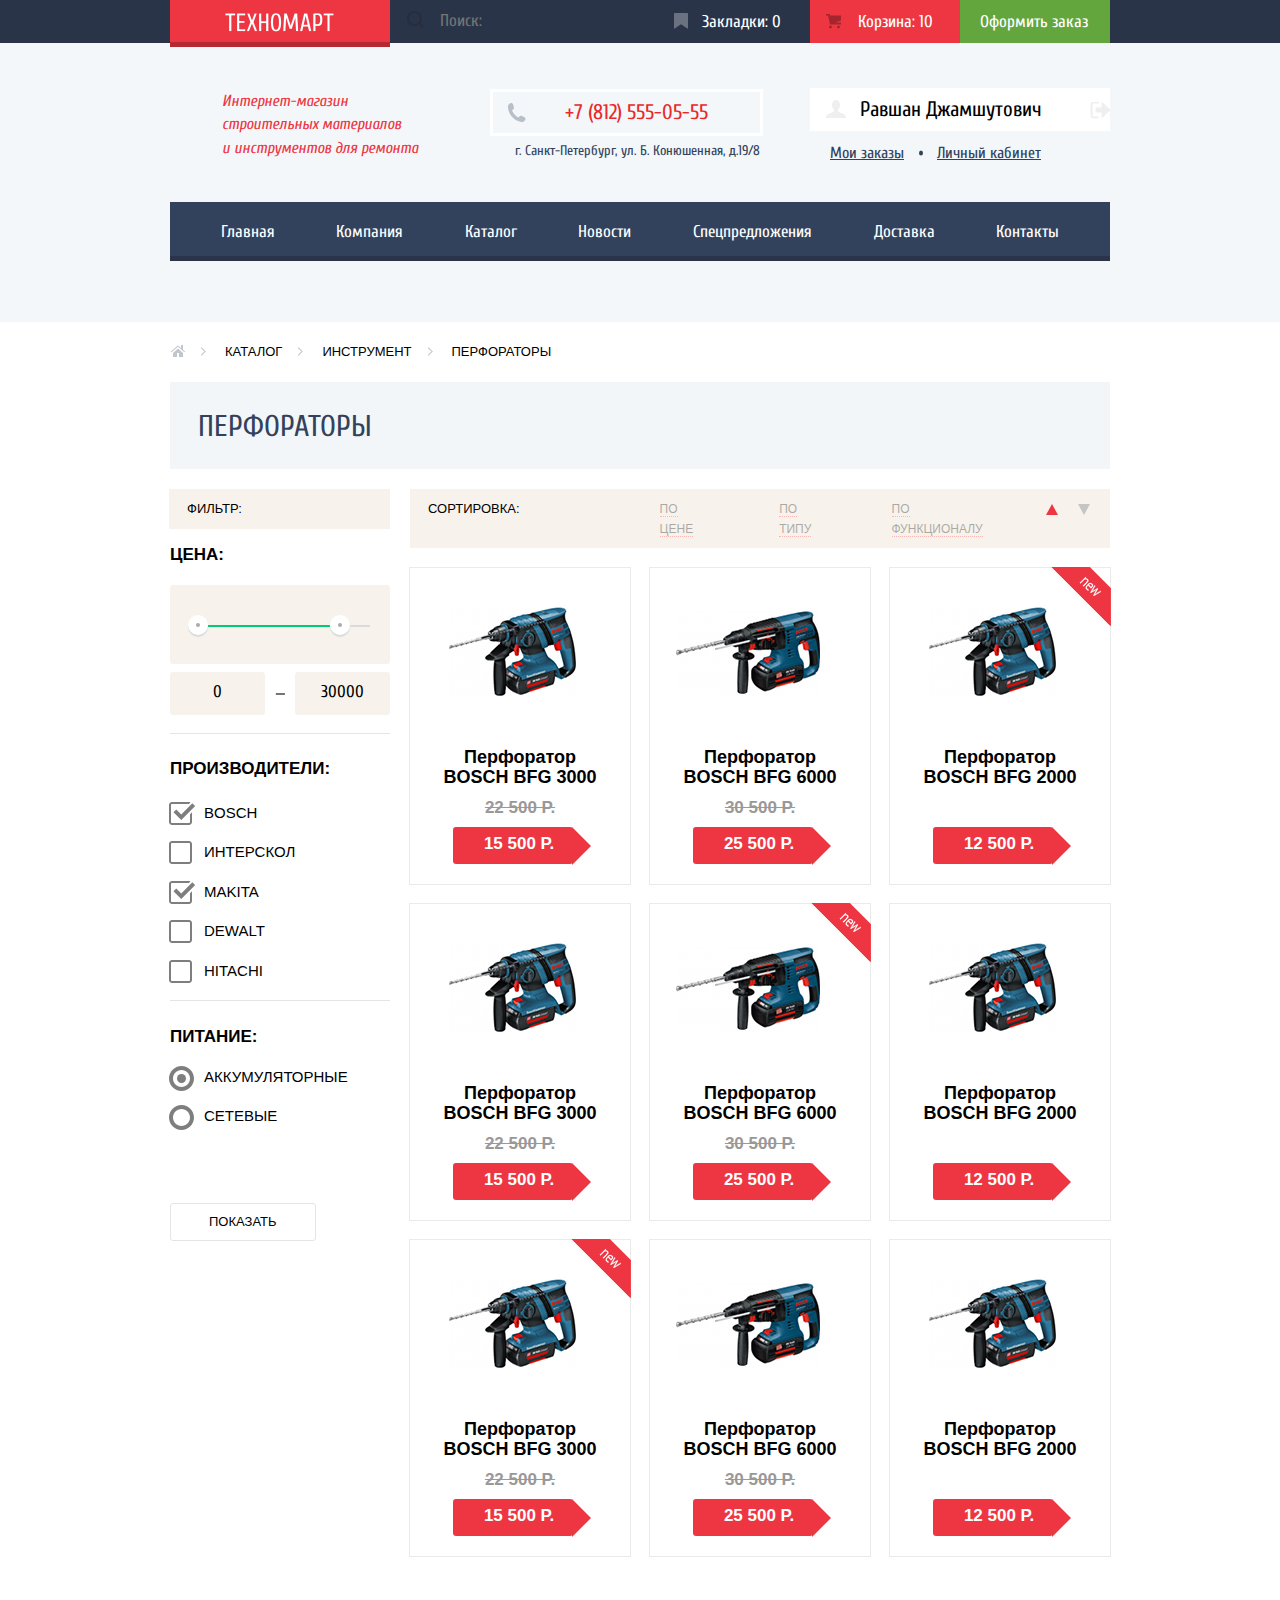
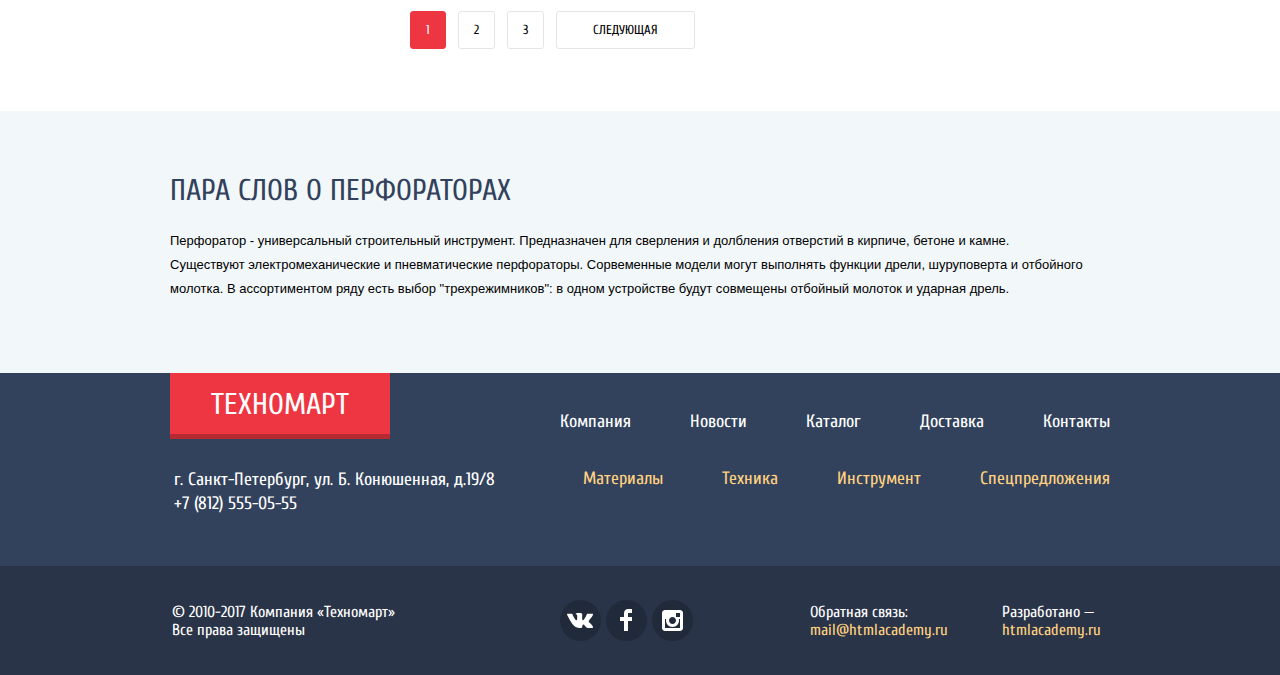
==== commit cd365961: "2 попытка" ====
--- a/catalog.html
+++ b/catalog.html
@@ -5,10 +5,10 @@
   <title>HTML Academy: Техномарт</title>
   <link href="https://fonts.googleapis.com/css?family=Cuprum:400,400i,700,700&amp;PT+Sans:400,700&display=swap&subset=cyrillic" rel="stylesheet">
   <link rel="stylesheet" href="css/normalize.css">
-  <link rel="stylesheet" href="css/style.css">
+  <link rel="stylesheet" href="css/style.min.css">
 </head>
 <body>
-  <header class="header">
+  <header class="header header-catalog">
     <!-- 1. Верхнее меню -->
     <div class="header-top-wrapper">
       <nav class="header-navigation-up header-navigation-up-container container">
@@ -26,10 +26,10 @@
     </div>
     <!-- 2. Строчка с формой входа -->
     <div class="header-content header-content-catalog container">
-      <h1 class="header-info-title">Интернет-магазин строительных материалов и инструментов для ремонта</h1>
+      <h1 class="header-info-title header-info-title-catalog">Интернет-магазин строительных материалов<br>и инструментов для ремонта</h1>
       <div class="header-text header-text-catalog">
         <a href="tel:+78125550555" class="tel tel-catalog">+7 (812) 555-05-55</a>
-        <p>г.Санкт-Петербург, ул. Конюшенная, д.19/8</p>
+        <p>г. Санкт-Петербург, ул. Б. Конюшенная, д.19/8</p>
       </div>
 
       <div class="header-login">
@@ -134,7 +134,7 @@
               </ul>
             </fieldset>
             <fieldset class="filter filter-power">
-              <legend class="price-legend">Питание:</legend>
+              <legend class="price-legend price-legend-power">Питание:</legend>
               <ul class="filter-list">
                 <li class="filter-option filter-option-radio">
                   <input class="visually-hidden" type="radio" name="power-battery" id="accumulator" checked>
@@ -329,7 +329,7 @@
           <div class="footer-contacts">
             <a  class="footer-logo" href="index.html">Техномарт</a>
             <p>
-              г.Санкт-Петербург, ул. Конюшенная, д.19/8<br>
+              г. Санкт-Петербург, ул. Б. Конюшенная, д.19/8<br>
               +7 (812) 555-05-55
             </p>
           </div>
@@ -423,21 +423,23 @@
       </section>
       <script>
 
-        var bay = document.querySelectorAll('.buy');
+        var buy = document.querySelector('.buy');
         var order = document.querySelector('.modal-order');
         var orderclose = document.querySelector('.modal-close-order');
 
-        bay.addEventListener('click', function (evt) {
+        buy.addEventListener('click', function (e) {
         //отменяет действие по умолчанию
-        evt.preventDefault();
+        e.preventDefault();
         // Найдем модальное окно
         order.classList.add('modal-order-show');
+        console.log('Открыли модально окно');
         });
 
         // Закрываем модальное окно
-        orderclose.addEventListener('click', function (evt) {
-          evt.preventDefault();
+        orderclose.addEventListener('click', function (e) {
+          e.preventDefault();
           order.classList.remove('modal-order-show');
+          console.log('Закрыли модально окно');
         });
       </script>
   </body>
--- a/css/style.min.css
+++ b/css/style.min.css
@@ -0,0 +1 @@
+html{box-sizing:border-box}*,*::before,*::after{box-sizing:inherit}body{margin:0;font-family:Cuprum,Arial,sans-serif;font-size:17px;line-height:1.5em;font-weight:400;color:#000;background-color:#fff}.visually-hidden{position:absolute;width:1px;height:1px;margin:-1px;border:0;padding:0;clip:rect(0 0 0 0);overflow:hidden}.header-user-list,.features-item-up,.features-item-right-list,.product-list,.brands-list,.footer-navigation,.footer-social,.header-user,.about-list,.breadcrumbs,.sorting-list,.sorting-btn-list,.perforators-list,.pagination-list,.catalog-items,.filter-list,.service-list-title,.service-list-content,.header-login-list,.header-order-list{list-style:none;padding-left:0}a{text-decoration:none}h2{text-transform:uppercase}.button{display:inline-block;font:inherit;padding:11px 55px;text-align:center;color:#fff;vertical-align:middle;text-transform:uppercase;background-color:#ee3643;border-radius:3px;border:none}.button:hover{background-color:#ca2c37}.button:active{background-color:#ba2732}.title{margin-top:0;vertical-align:middle;font-size:30px;font-weight:400;color:#32425c;text-transform:uppercase}.title-catalog{background-color:#f2f6f8;padding:32px 28px 30px}.page-text{font-size:13px;line-height:24px;font-family:Cuprum,"PT Sans",sans-serif}.page-text--services{font-family:"PT Sans",sans-serif}.container{width:940px;margin:0 auto}.header{padding:0;padding-bottom:65px;background-color:#f3f7f9}.header-catalog{margin-bottom:0}.header-navigation-up a:hover,.header-navigation-up a:focus,.header-navigation-down a:hover,.header-navigation-down a:focus{background-color:#212a3a}.header-top-wrapper,.footer-top-wrapper{margin:0;padding:0;background-color:#293449}.logo{width:220px;height:47px;box-shadow:inset 0 -5px 0 0 rgba(0,0,0,0.24);background-color:#ee3643;position:relative;top:5px;margin-top:-5px}.header-navigation-up{display:flex;justify-content:space-between;margin-bottom:26px;align-items:center;font-size:17px;color:#fff;background-color:#293449}.header-navigation-up-container{margin-bottom:35px}.header-search{flex-grow:1;position:relative;border:0}.header-search:hover button{opacity:1}.search-field{height:100%;font-size:17px;color:#fff;padding:11px 11px 12px 50px;background-color:#293449;border:none;outline:none}.search-field:focus{color:#000;background-color:#fff}.search-submit{position:absolute;left:17px;top:50%;transform:translateY(-50%);width:20px;height:20px;background-color:transparent;border:none;background-image:url("../img/icon-search.svg");background-repeat:no-repeat;opacity:0.3;transition:0.3s ease-in-out}.search-field:focus + .search-submit{background-image:url("../img/icon-search-active.svg");opacity:1}.bookmarks{position:relative;padding-right:34px;padding-left:44px;padding-top:8px;padding-bottom:8px}.bookmarks-catalog{padding-right:29px}.bookmarks::before{position:absolute;top:50%;transform:translateY(-50%);left:16px;z-index:1;width:14px;height:16px;background-image:url("../img/icon-bookmark.svg");background-repeat:no-repeat;opacity:0.3;content:""}.cart{position:relative;padding-right:30px;padding-left:44px;padding-top:8px;padding-bottom:8px}.cart::before{position:absolute;top:50%;transform:translateY(-50%);left:12px;z-index:1;width:15px;height:15px;background-image:url("../img/cart-icon.svg");background-repeat:no-repeat;opacity:0.3;content:""}.cart:hover::before,.bookmarks:hover::before{opacity:1}.cart:active::before,.bookmarks:active::before{opacity:0.5}.cart:hover,.bookmarks:hover{background-color:#212a3a}.cart:active,.bookmarks:active{color:#b3b4b6;background-color:#161d29}.cart-catalog{position:relative;padding-right:27px;padding-left:48px;padding-top:9px;padding-bottom:8px;background-color:#ee3643}.header-navigation-up .cart-catalog:hover{background-color:#ca2c37}.cart-catalog:active{color:#b3b4b6;background-color:#ba2732}.cart-catalog::before{position:absolute;top:50%;transform:translateY(-50%);left:16px;z-index:1;width:15px;height:15px;background-image:url("../img/cart-icon.svg");background-repeat:no-repeat;opacity:0.3;content:""}.cart-catalog:hover::before{opacity:1}.cart-catalog:active::before{opacity:0.5}.booking{margin:0;padding-left:20px;padding-right:22px;padding-top:9px;padding-bottom:8px;vertical-align:middle;min-width:100px;background-color:#63a63e}.header-top-wrapper .booking:hover{background-color:#5fbb2d}.header-top-wrapper .booking:active{color:#b3b4b6;background-color:#518534}.header-user{display:flex;margin-top:31px;font-size:21px;line-height:21px;font-weight:400;vertical-align:middle}.header-user a{color:#000;background-color:#fff}.user-sign-up{position:relative;padding-top:14px;padding-right:28px;padding-bottom:16px;padding-left:48px;margin-right:7px}.user-sign-up:before{position:absolute;top:50%;transform:translateY(-50%);left:14px;z-index:1;width:20px;height:18px;background-image:url("../img/icon-login.svg");background-repeat:no-repeat;opacity:0.4;content:""}.user-sign-up:hover:before{opacity:1}.user-sign-up:active:before{opacity:0.4}.header-user a:hover{color:#ee3643}.header-user a:active{color:#c5c5c5}.user-register{padding:14px 27px 16px 25px;margin-right:-3px}.header-content{display:flex;justify-content:space-between;margin-bottom:20px}.header-content-index{margin-bottom:35px}.header-content-catalog{margin-bottom:31px}.header-info-title{margin-left:52px;width:210px;font-style:italic;font-size:16px;font-weight:400;line-height:1.47;color:#ee3643}.header-info-title-index{margin-top:21px}.header-info-title-catalog{margin-top:12px}.header-text{margin:0;margin-right:47px;padding:0}.header-text-catalog{margin:0;margin-top:6px;padding:0}.tel{display:inline-block;margin:0;margin-top:19px;margin-bottom:0;margin-left:38px;padding:10px 0;padding-left:72px;padding-right:52px;font-size:21px;line-height:21px;align-items:center;background-image:url("../img/icon-phone.svg");background-repeat:no-repeat;background-position:14px center;border:3px solid #fff}.tel-catalog{margin:0;margin-top:5px;margin-bottom:2px;margin-left:15px;padding:10px 0;padding-left:72px;padding-right:52px}.header-content .tel{font-size:21px;color:#e9292a}.header-content p{display:block;margin:0;margin-left:33px;padding:0 7px;font-size:14px;text-align:center;color:#32425c}.header-login{margin-top:10px}.header-login-list{position:relative;display:flex;justify-content:space-between;align-items:center;width:300px;padding:0;margin:0;list-style:none;background-color:#fff}.header-login-list a{display:inline-block;padding:11px 25px;font-size:21px;line-height:21px;font-weight:400;vertical-align:middle;color:#000;background-color:#fff}.header-login-list a:active{color:#c5c5c5}.header-login-list .header-login-username{position:relative;padding-left:50px;padding-right:0}.header-login-list .header-login-logout{position:relative;width:21px;height:17px;padding:0;background-color:transparent}.header-login-username::before,.header-login-logout::before{position:absolute;top:50%;transform:translateY(-50%);width:20px;background-repeat:no-repeat;background-position:center;opacity:0.3;content:""}.header-login-username::before{left:16px;height:18px;background-image:url("../img/icon-user.svg")}.header-login-logout::before{right:0;height:17px;background-image:url("../img/icon-logout.svg")}.header-login-username:hover::before,.header-login-logout:hover::before{opacity:1}.header-login-username:active:before,.header-login-logout:active::before{opacity:0.3}.header-order-list{position:relative;display:flex;align-items:center;margin:0;padding:9px 20px;padding-bottom:0;list-style:none}.header-order-list li{margin-right:15px}.header-order-list li:last-child{margin-right:0}.header-order-cabinet{position:relative;padding-left:18px}.header-order-cabinet::after{position:absolute;top:50%;transform:translateY(-50%);left:0;width:4px;height:5px;background-color:#32425c;border-radius:50%;content:""}.header-order-list a{margin:0;font-size:16px;line-height:18px;color:#32425c;text-decoration:underline}.header-order-list a:hover{color:#ee3643}.header-order-list a:active{color:#000;opacity:0.3}.header-navigation-down{display:flex;justify-content:space-around;margin:-4px auto;padding:0 20px;font-size:17px;color:#fff;background-color:#32425c;border-bottom:5px solid #293449}.header-navigation-down-container{padding:2px 20px;margin-top:0}.header-navigation-down a{padding:15px 30px 15px 30px}.header-navigation-down-container a{padding:15px 30px 10px 30px}.header-navigation-up a,.header-navigation-down a{color:#fff}.header-navigation-down a:active{color:#a1a4a8;background-color:#1d2739}.features-item-up{display:flex;margin-bottom:0;padding-top:41px}.features-item-down{display:flex}.features-item-left{}.features-item-right-list{display:flex;flex-direction:column;margin-top:0}.features-item-right-list .menu-item{padding-top:0}.features-item-title{font-size:24px}.menu-item{width:300px;height:123px;margin-bottom:20px;margin-right:20px}.menu-item h3{margin:-4px 0 13px;padding:0;padding-top:25px;font-size:24px;line-height:30px;font-weight:700;color:#fff}.menu-item a{display:inline-block;width:133px;padding:10px 0 8px;margin-left:4px;font:inherit;font-size:14px;line-height:18px;text-align:center;vertical-align:center;text-transform:uppercase;font-weight:400;color:#fff;background-color:rgba(0,0,0,0.1);border-radius:3px}.menu-item a:hover{background-color:rgba(0,0,0,0.2)}.menu-item a:active{background-color:rgba(0,0,0,0.3)}.materials{position:relative;padding-left:22px;background-color:#ffbf47;background-image:url("../img/icon-1.svg");background-repeat:no-repeat;background-position:213px 31px}.materials .flag{position:absolute;top:-1px;right:-1px;width:60px;height:60px;text-indent:-1000px;overflow:hidden;z-index:20}.materials .flag-new{background:url("../img/new.png")no-repeat 0 0}.tool{padding-left:22px;background-color:#3bbce3;background-image:url("../img/icon-2.svg");background-repeat:no-repeat;background-position:198px 33px}.technics{padding-left:22px;margin-right:0;background-color:#dc91d8;background-image:url("../img/icon-3.svg");background-repeat:no-repeat;background-position:190px 32px}.discountt{padding-top:21px;padding-left:22px;background-color:#8ed78f;background-image:url("../img/icon-4.svg");background-repeat:no-repeat;background-position:197px 26px}.delivery{padding-top:21px;padding-left:22px;background-color:#ffc047;background-image:url("../img/icon-5.svg");background-repeat:no-repeat;background-position:190px 32px}.menu-slider{height:266px;background-color:silver}.slider{position:relative;margin-right:20px}.slider input[type="radio"]{position:absolute;top:220px;left:30px}.slider .slider-btn-2{left:230px}.slider-inner{width:620px;overflow:hidden}.slide{width:620px;margin-bottom:20px;min-height:266px}.slider-slides{display:flex;align-items:flex-end;width:200%}.slider-controls{position:absolute;top:212px;left:50%;z-index:1;transform:translateX(-50%)}.slider-controls label{display:inline-block;width:6px;height:6px;margin:0 4px;padding:0;vertical-align:middle;background-color:#fff;border:2px solid #fff;border-radius:50%;cursor:pointer}#btn-1:checked ~ .slider-controls label[for="btn-1"],#btn-2:checked ~ .slider-controls label[for="btn-2"]{background-color:#ee3643}#btn-1:checked:focus ~ .slider-controls label[for="btn-1"],#btn-2:checked:focus ~ .slider-controls label[for="btn-2"]{outline:thin dotted;outline:5px auto}#btn-1:checked ~ .slider-inner .slider-slides{transform:translate(0)}#btn-2:checked ~ .slider-inner .slider-slides{transform:translateX(-620px)}.menu-slide-drill{background-image:url("../img/photo-1.jpg");background-repeat:no-repeat}.menu-slide-perforator{background-image:url("../img/photo-2.jpg");background-repeat:no-repeat}.menu-slider-header{margin-bottom:100px;padding-top:23px;padding-left:24px;padding-right:20px;padding-bottom:20px;background-color:rgba(0,0,0,0.25)}.menu-slider-header h2{margin:0;margin-bottom:2px;padding:0;font-size:36px;line-height:36px;font-weight:700;text-transform:uppercase;color:#fff}.menu-slider-header p{margin:0;padding:0;font-size:18px;line-height:24px;font-weight:400;color:#fff}.menu-slider-header .slide-perforator{font-family:Cuprum,"PT Sans",sans-serif}.direction-buttons{position:absolute;top:120px;left:0;z-index:1;display:flex;justify-content:space-between;width:620px;margin:0;margin-bottom:58px;padding:0 26px;padding-left:30px}.direction-btn{width:28px;height:28px;margin:-8px;padding:0;background-color:transparent;border-width:3px;border-style:solid;border-color:#fff;border-top:none;border-right:none;outline:none;cursor:pointer}.direction-btn-right{width:28px;height:41px;background-image:url("../img/icon-left.svg");background-repeat:no-repeat;border-color:transparent;transform:rotate(180deg)}.direction-btn-left{width:28px;height:41px;background-image:url("../img/icon-left.svg");background-repeat:no-repeat;border-color:transparent}.button-link{display:inline-block;margin-left:25px;padding-top:11px;padding-left:50px;padding-right:46px;padding-bottom:9px;font:inherit;font-size:14px;line-height:18px;font-weight:400;text-transform:uppercase;text-align:center;vertical-align:middle;color:#fff;background-color:#ee3643;border-radius:3px;cursor:pointer}.button-link:hover,.button-link:focus{background-color:#ca2c37}.button-link:active{background-color:#ba2732}.main-goods{margin-top:16px;margin-bottom:12px;flex-direction:column}.goods{display:flex;justify-content:space-between;align-items:center;margin-bottom:18px;padding:24px 24px 28px 28px;background-color:#f9f5f0}.goods .title{margin:0;margin-top:-3px;margin-right:auto;padding:0}.popular-link{width:253px}.goods .button{margin-top:0;font-size:14px;color:#fff;background-color:#ee3643;border-radius:3px;margin-left:25px;line-height:18px}.goods .button:hover{background-color:#ca2c37}.goods .button:active{background-color:#ba2732}.catalog-items{display:flex;flex-wrap:wrap;margin:0 auto}.catalog-items-catalog{margin-bottom:35px}.catalog-item{position:relative;display:inline-block;width:220px;margin-right:20px;margin-bottom:12px;font-family:"PT Sans",Arial,sans-serif;line-height:18px;font-weight:700;text-align:center;outline:1px solid #eaeaea}.catalog-item .title{text-transform:none}.catalog-item--inner{margin-bottom:20px}.catalog-item:nth-child(4n){margin-right:0}.catalog-item--inner:nth-child(4n){margin-right:20px}.catalog-item--inner:nth-child(3n){margin-right:0}.catalog-items .special{margin-right:20px}.catalog-items .special-two{margin-right:0}.catalog-item{font-size:17px}.catalog-item .flag{position:absolute;top:-1px;right:-1px;width:60px;height:60px;text-indent:-1000px;overflow:hidden;z-index:20}.catalog-item .flag-new{background:url("../img/new.png")no-repeat 0 0}.catalog-item .actions{position:absolute;top:0;left:0;width:218px;height:158px;padding:40px 0;background-color:rgba(255,255,255,0.9);z-index:10}.catalog-item .actions .buy,.catalog-item .actions .bookmark{display:block;width:129px;margin:0 auto;margin-bottom:7px;padding:7px 0;background-color:#63a63e;border:3px solid #63a63e;border-bottom-color:#367315;border-radius:3px;color:white;font-size:14px;font-weight:400;font-family:"Cuprum",Arial,sans-serif;line-height:18px;text-decoration:none;text-transform:uppercase}.catalog-item:hover .buy{position:relative}.catalog-item:hover .buy::before{position:absolute;top:8px;left:20px;width:14px;height:14px;background-image:url("../img/cart-icon.svg");background-repeat:no-repeat;opacity:0.3;content:""}.catalog-item:hover .buy:hover{background-color:#5fbb2d}.catalog-item:hover .buy:hover:before{opacity:1}.catalog-item:hover .buy:active{background-color:#518534;border-color:#518534}.catalog-item .actions .bookmark{color:#32425c;background:white;border-bottom-color:#63a63e}.catalog-item:hover .bookmark:hover{border-color:#32425c}.catalog-item:hover .bookmark:active{border-color:#c1c6ce;color:#c1c6ce}.catalog-item .actions{display:none}.catalog-item:hover{box-shadow:0 10px 25px 0 rgba(41,52,73,0.5)}.catalog-item:hover .actions{display:block}.catalog-item .image{width:218px;height:168px}.catalog-item .image img{max-width:100%}.catalog-item .title{min-height:40px;padding:0 25px;margin-top:11px;margin-bottom:12px;font-size:18px;font-weight:700;line-height:20px;color:#000}.discount{min-height:20px;margin-bottom:10px;color:#999;text-decoration:line-through}.catalog-item .price{position:relative;width:120px;margin:-2px auto;margin-bottom:20px;margin-left:43px;padding:8px 14px 11px 26px;color:white;background:#ee3643;border-radius:3px}.catalog-item .price:after{content:"";position:absolute;top:0;right:-37px;width:0;height:0;border:19px solid white;border-left-color:#ee3643}.service{background-color:#f2f7f9;margin-bottom:82px;padding-bottom:45px;padding-top:70px}.services-header{margin-bottom:45px}.services-container{padding:65px 0 25px;margin-bottom:78px}.services-container h2{margin:0;margin-bottom:25px;padding:0;font-size:30px;line-height:30px;font-weight:400;text-transform:uppercase;color:#000}.services-header p{margin:0;padding:0;font-size:13px;line-height:24px;font-family:"PT Sans",sans-serif;font-weight:400;color:#000}.service-slide-auto{background-image:url("../img/service-auto.png");background-position:0 0;background-repeat:no-repeat}.service-tab{display:inline-block;vertical-align:top}.service-wrapper{display:flex;justify-content:space-between}.service-list-title{position:relative;margin-top:25px;width:240px;margin-bottom:52px}.service-list-title::after{position:absolute;right:0;top:-38px;content:'';width:10px;height:279px;background-image:url("../img/separator.png");background-repeat:no-repeat}.service-item-title{padding:15px 22px 16px;font-size:21px;line-height:30px;font-weight:700;color:#fff;background-color:#32425c;border-bottom:1px solid #293449;border-top:1px solid #405069;cursor:pointer}.service-item-title-active{color:#336;background-color:#fff}.service-item-title:first-child{border-top:none}.service-item-title:last-child{border-bottom:none}.service-list-content{width:630px}.service-item-content{height:100%;background-position:right 24px;background-repeat:no-repeat}.service-item-content-delivery{background-image:url("../img/service-auto.png")}.service-item-content-warranty{background-image:url("../img/service-guarantee.png")}.service-item-content-credit{background-image:url("../img/service-credit.png")}.service-item-content-hide{display:none}.service-item-content-heading{margin:6px 11px 25px;font-size:36px;line-height:36px;font-weight:400;color:#336}.service-item-content-text{width:312px;margin-left:11px;padding:0 1px;font-family:"PT Sans",Arial,sans-serif;font-size:13px;line-height:24px;font-weight:400}.main-brand{flex-direction:column;margin-bottom:62px}.main-brand .title{margin-top:0}.main-brand .button{width:253px;height:27px;margin-top:1px;padding:12px 0 26px}.product-list{display:flex;flex-wrap:wrap;justify-content:space-between;align-items:center;margin:0;padding:0}.popular-item{width:220px;height:146px;margin-right:20px;margin-bottom:20px;cursor:pointer;outline:1px solid #eaeaea}.popular-item:nth-child(4n){margin-right:0}.popular-item:hover{box-shadow:0 10px 25px 0 rgba(41,52,73,0.5)}.popular-brand-link{display:flex;justify-content:center;align-items:center;width:220px;height:145px}.popular-brand-link:active{opacity:0.3}.about .container{display:flex;margin-bottom:87px;justify-content:space-between}.about-info{}.about-info p{font-family:"PT Sans",arial,sans-serif;margin-bottom:24px}.info{margin-right:85px}.about-info h2{color:#000;margin-bottom:27px}.about-list{margin-bottom:34px}.about-list-item{position:relative;margin:0 0 20px;padding:0 0 0 36px;font-size:18px;line-height:20px;color:#000}.about-list-item::before{position:absolute;top:8px;left:0;width:25px;height:2px;background-color:#ee3643;content:""}.info .popular-link{width:auto;padding:6px 41px 7px;font-size:14px}.contacts{padding-left:59px}.contacts .page-text{padding-right:90px}.map-container{margin-top:31px}.contacts .popular-link{width:auto;margin-top:33px;padding:8px 59px 5px 63px;font-size:14px}.arrow{display:inline-block;margin:0 6px;margin-left:14px;font-size:0}.arrow-up::before{border:11px solid #ee3643;border-right-width:6px;border-right-color:transparent;border-left-width:6px;border-left-color:transparent;content:"";display:inline-block;border-top-width:0}.arrow-up:hover::before{border:11px solid #231f20;border-right-width:6px;border-right-color:transparent;border-left-width:6px;border-left-color:transparent;content:"";display:inline-block;border-top-width:0}.arrow-down::before{border:11px solid #c5c5c5;border-right-width:6px;border-right-color:transparent;border-left-width:6px;border-left-color:transparent;content:"";display:inline-block;border-bottom-width:0}.arrow-down:hover::before{border:11px solid #231f20;border-right-width:6px;border-right-color:transparent;border-left-width:6px;border-left-color:transparent;content:"";display:inline-block;border-bottom-width:0}.arrow-down:active::before{border:11px solid #ee3643;border-right-width:6px;border-right-color:transparent;border-left-width:6px;border-left-color:transparent;content:"";display:inline-block;border-bottom-width:0}.breadcrumbs{display:flex;margin-top:21px;margin-bottom:13px}.homelink{position:relative;margin-right:55px}.homelink::before{position:absolute;top:-3px;left:0;width:15px;height:15px;background-image:url("../img/icon-home.svg");background-repeat:no-repeat;background-position:center;content:""}.breadlink{position:relative;display:block;margin:0;padding:0;margin-right:40px;font-size:13px;line-height:18px;font-family:"PT Sans",Arial,sans-serif;font-weight:400;text-transform:uppercase;color:#000}.breadlink::before{position:absolute;top:4.5px;left:-27px;width:7px;height:7px;background-color:transparent;border:2px solid #d0d4da;border-left:none;border-bottom:none;border-radius:2px;transform:rotate(45deg);content:""}.main-catalog{margin-bottom:0}.columns-catalog{display:flex;justify-content:space-between;margin-bottom:-38px}.catalog{width:700px}.sorting{display:flex;width:700px;margin:0;margin-bottom:20px;padding:10px 14px 10px 18px;text-transform:uppercase;line-height:1.5;font-family:"PT Sans",Arial,sans-serif;font-size:13px;background-color:#f7f3ec}.sorting p{margin:0 140px 0 0;align-items:center}.sorting-list{display:flex;justify-content:space-between;margin:0;margin-right:23px}.sorting-list li:first-child{margin-right:72px}.sorting-list li:nth-child(2){margin-right:66px}.sorting-list a{font-size:12px;font-family:"PT Sans",Arial,sans-serif;font-weight:400;text-transform:uppercase;color:#000;opacity:0.3;border-bottom:1px dotted #f33}.sorting-list a:hover{border-bottom:1px solid #ff3333;opacity:1}.sorting-list a:active{border-bottom:none;opacity:1;color:#f33}.sorting-btn-list{display:flex;margin:0;padding-left:20px;padding-top:2px}.sorting-btn-list li:first-child{margin-right:0}.perforators-list{display:flex;flex-wrap:wrap}.perforators-list li{margin-right:20px}.perforators-list li:nth-child(3n){margin-right:0}.pagination-list{display:flex}.about-product{padding-top:67px;padding-bottom:59px;background-color:#f2f7f9}.about-product-text{font-family:"PT Sans",Arial,sans-serif;font-size:13px;line-height:24px}.pagination-list{display:flex;margin:0;padding:0;margin-bottom:100px}.pagination-list a{display:block;margin-right:12px;padding:9px 15px;font-size:13px;line-height:18px;font-weight:400;text-align:center;text-transform:uppercase;color:#000;background-color:transparent;border:1px solid #e5e5e5;border-radius:3px}.pagination-list .paginator-next-page{padding:9px 36px}.pagination-list .active-page{color:#fff;background-color:#ee3643;border-color:#ee3643}.pagination-list a:hover,.pagination-list a:focus{color:#000;background-color:transparent;border-color:#bdc6ca}.pagination-list a:active{color:#000;background-color:transparent;border-color:#ee3643}.filters{width:220px}.filter{margin:0;padding:0;border:none}.filter-range{width:220px}.filter-title{margin:0;margin-left:-1px;margin-bottom:13px;padding:10px 14px 10px 18px;font-family:"PT Sans",Arial,sans-serif;font-size:13px;line-height:1.5;text-transform:uppercase;background-color:#f7f3ec}.price-legend{margin-bottom:18px;font-weight:700;font-family:"PT Sans",Arial,sans-serif;text-transform:uppercase}.price-legend-power{margin-bottom:14px}.price-controls{position:relative;width:220px;height:79px;margin-bottom:8px;background-color:#f7f3ec;border-radius:3px}.price-wrapper{display:flex;justify-content:space-between;align-items:center;padding-bottom:18px;border-bottom:1px solid #e5e5e5;margin-bottom:22px}.scale{position:absolute;top:50%;left:50%;width:180px;height:2px;background-color:#d7dcde;transform:translate(-50%)}.scale::after{position:absolute;content:"";top:0;left:0;width:150px;height:2px;background-color:#00ca74;content:""}.range-toggle{position:absolute;top:30px;width:20px;height:20px;background-color:#fff;border-radius:50%;box-shadow:0 2px 1px 0 #d7dcde;cursor:pointer}.range-toggle-min{left:18px}.range-toggle-max{left:160px}.range-toggle::after{position:absolute;top:8px;left:8px;width:4px;height:4px;background-color:#ababab;border-radius:50%;content:""}.price-catalog{position:relative}.price-catalog::before{position:absolute;top:50%;transform:translateY(-50%);left:106px;width:9px;height:1px;background-color:#000;box-shadow:-1px 0 0 0 #d8d8d8;content:""}.range-input{width:95px;margin:0;margin-right:26px;padding:11px 11px 14px 11px;font:inherit;font-size:17px;line-height:18px;text-align:center;background-color:#f7f3ec;border:none;border-radius:3px}.range-input-max{position:relative;margin-right:0}.filter-list{margin:0;padding:0}.filter-option{margin:0;margin-bottom:14px;padding:0}.filter-option label{position:relative;margin-left:34px;font-family:"PT Sans",Arial,sans-serif;text-transform:uppercase;font-size:15px;line-height:20px;font-weight:400;color:#000;cursor:pointer}.filter-option label::before{position:absolute;top:-2px;left:-35px;width:26px;height:26px;color:#ccc;background-repeat:no-repeat;background-size:auto;content:"";opacity:0.5}.filter-option-checkbox label::before{background-image:url("../img/checkbox-off.svg")}.filter-option-checkbox input:checked + label::before{background-image:url("../img/checkbox-on.svg")}.filter-option-radio label::before{background-image:url("../img/radio-off.svg")}.filter-option-radio input:checked + label::before{background-image:url("../img/radio-on.svg")}.filter-option input:disabled + label::before{opacity:0.1}.filter-option input:checked:focus + label::before,.filter-option-checkbox input:focus + label::before{outline:thin dotted;outline:5px auto}.filter-manufacturers{position:relative;margin-bottom:27px}.filter-manufacturers::after{position:absolute;bottom:-4px;left:0;width:220px;height:1px;background-color:#e5e5e5;content:""}.filter-power{margin-bottom:60px}.filter-button{margin:0;padding:9px 38px;font-size:13px;line-height:18px;font-family:"PT Sans",Arial,sans-serif;text-transform:uppercase;color:#000;background-color:transparent;border:1px solid #e5e5e5;border-radius:3px;cursor:pointer}.filter-button:hover{border-color:#bdc6ca}.filter-button:hover{color:#fff;background-color:#e5e5e5;border-color:#fff}.filter-button:active{border-color:#ee3643}.modal-order{position:fixed;top:25%;left:50%;z-index:111;display:none;width:620px;min-height:275px;padding:0;background-color:#fff;border-top:7px solid #ff5358;box-shadow:0 10px 20px 5px rgba(0,0,0,0.5);transform:translateX(-50%)}.modal-order-show{display:block}.modal-order .modal-fieldset{margin-top:65px;margin-bottom:70px}.modal-order h2{position:relative;width:460px;margin:0 auto;padding-left:100px;font-size:30px;line-height:30px;font-family:Cuprum,"PT Sans",sans-serif;font-weight:400;text-transform:none;color:#000}.modal-order h2::before{position:absolute;top:-16px;left:0;width:66px;height:66px;background-image:url("../img/form-icon.svg");background-repeat:no-repeat;background-position:center;content:""}.order-btn-wrapper{padding-top:37px;padding-bottom:37px;background-color:#f1f1f1}.order-btn-container{display:flex;justify-content:space-between;align-items:center;width:460px;margin:0 auto}.order-btn{display:block;width:220px;padding:14px 0;font-size:14px;line-height:18px;font-family:Cuprum,"PT Sans",sans-serif;font-weight:400;text-transform:uppercase;text-align:center;color:#fff;background-color:#ee3643;border:none;border-radius:3px;-webkit-appearance:initial}.continue-btn{margin-left:auto;color:#000;background-color:#fff}.continue-btn:hover,.continue-btn:focus{color:#ee3643;background-color:#fff}.order-btn-container .continue-btn:active{color:#c5c5c5;background-color:#fff}.modal{position:fixed;color:#000;background-color:#fff;background-position:0 0;box-shadow:0 10px 20px 5px rgba(0,0,0,0.5);border-top:7px solid #ff5358}.modal-feedback{box-sizing:border-box;top:50%;left:50%;display:none;width:620px;transform:translate(-50%,-50%);padding:50px 80px}.modal-show{display:block}.modal-row-wrapper{display:flex;justify-content:space-between}.feedback-form label{font-size:18px;line-height:18px;font-family:"Cuprum",PT-Sans,sans-serif;font-weight:400}.feedback-form p{margin:0;margin-bottom:10px}.modal-row-wrapper p{width:48%}.feedback-form input[type="text"],.feedback-form input[type="email"],.feedback-form textarea{box-sizing:border-box;width:100%;padding:8px 15px;font:inherit;color:#000;text-transform:inherit;background-color:#fff;border:2px solid #dee3e4}.modal-close{position:absolute;top:9px;right:9px;width:30px;height:30px;background-color:#fff;background:transparent;border:none;cursor:pointer}.modal-close::before,.modal-close::after{content:"";position:absolute;top:8px;width:25px;height:4px;background-color:#f33}.modal-close::before{left:0}.modal-close::after{right:5px}.modal-close::before{transform:rotate(45deg)}.modal-close::after{transform:rotate(-45deg)}.modal-feedback .button{width:100%;color:#fff;background-color:#ee3643}.modal-feedback .button:hover,.modal-feedback .button:focus{background-color:#ca2c37}.modal-map{box-shadow:none;display:none;top:50%;left:50%;width:940px;height:476px;border-top:none;transform:translate(-50%,-40%)}.modal-map-show{display:block;z-index:111}.modal-map p{margin:0;padding:0}.footer-top-wrapper{min-width:1200px}.footer-menu{padding-bottom:50px;background-color:#32425c}.footer-container{display:flex}.footer-contacts{width:380px;font-size:18px;line-height:24px;color:#fff}.footer-contacts p{margin:0;padding:0;padding-left:4px}.footer-logo{display:block;width:220px;margin:0;margin-right:172px;margin-bottom:34px;padding:17px 0 14px;font-size:30px;line-height:30px;font-weight:400;text-align:center;text-transform:uppercase;background-color:#ee3643;box-shadow:0 5px 0 0 #b52933;color:#fff}.footer-logo:hover,.footer-logo:focus{background-color:#ca2c37}.footer-logo:active{background-color:#ba2732}.footer-menu-container{width:560px;padding-top:36px}.footer-list{display:-webkit-box;display:-ms-flexbox;display:flex;justify-content:flex-end;width:560px;margin:0;padding:0;list-style:none}.footer-menu-list{margin-bottom:32px}.footer-list li{margin-left:59px}.footer-list a{font-size:18px;line-height:24px;font-weight:400;color:#fff}.footer-products-list a{color:#ffd180}.footer-list a:hover,.footer-list a:focus{text-decoration:underline}.footer-list a:active{text-decoration:none;opacity:0.5}.footer-social{background-color:#293449}.social-wrapper{display:flex;padding-top:30px;padding-bottom:30px;padding-left:2px}.social-text{margin:0;margin-top:7px;padding:0;font-size:16px;line-height:18px;color:#fff}.social-copyright{display:block;width:240px;margin-right:145px}.social-link-list{display:flex;margin:0;margin-right:115px;padding:0;list-style:none}.social-link{display:block;width:41px;height:41px;margin:4px 2.5px;background-color:#212a3a;background-image:url("../img/vk-icon.svg");background-repeat:no-repeat;background-position:center;border-radius:50%}.social-fb{background-image:url("../img/fb-icon.svg")}.social-insta{background-image:url("../img/insta-icon.svg")}.social-link:hover,.social-link:focus{background-color:#ee3643}.social-feedback-link{margin:0;color:#ffd180}.social-feedback-link:hover,.social-feedback-link:focus{text-decoration:underline}.social-feedback-link:active{text-decoration:none;color:#ee3643}.feedback-first-col{margin-right:54px}.social-feedback{}
